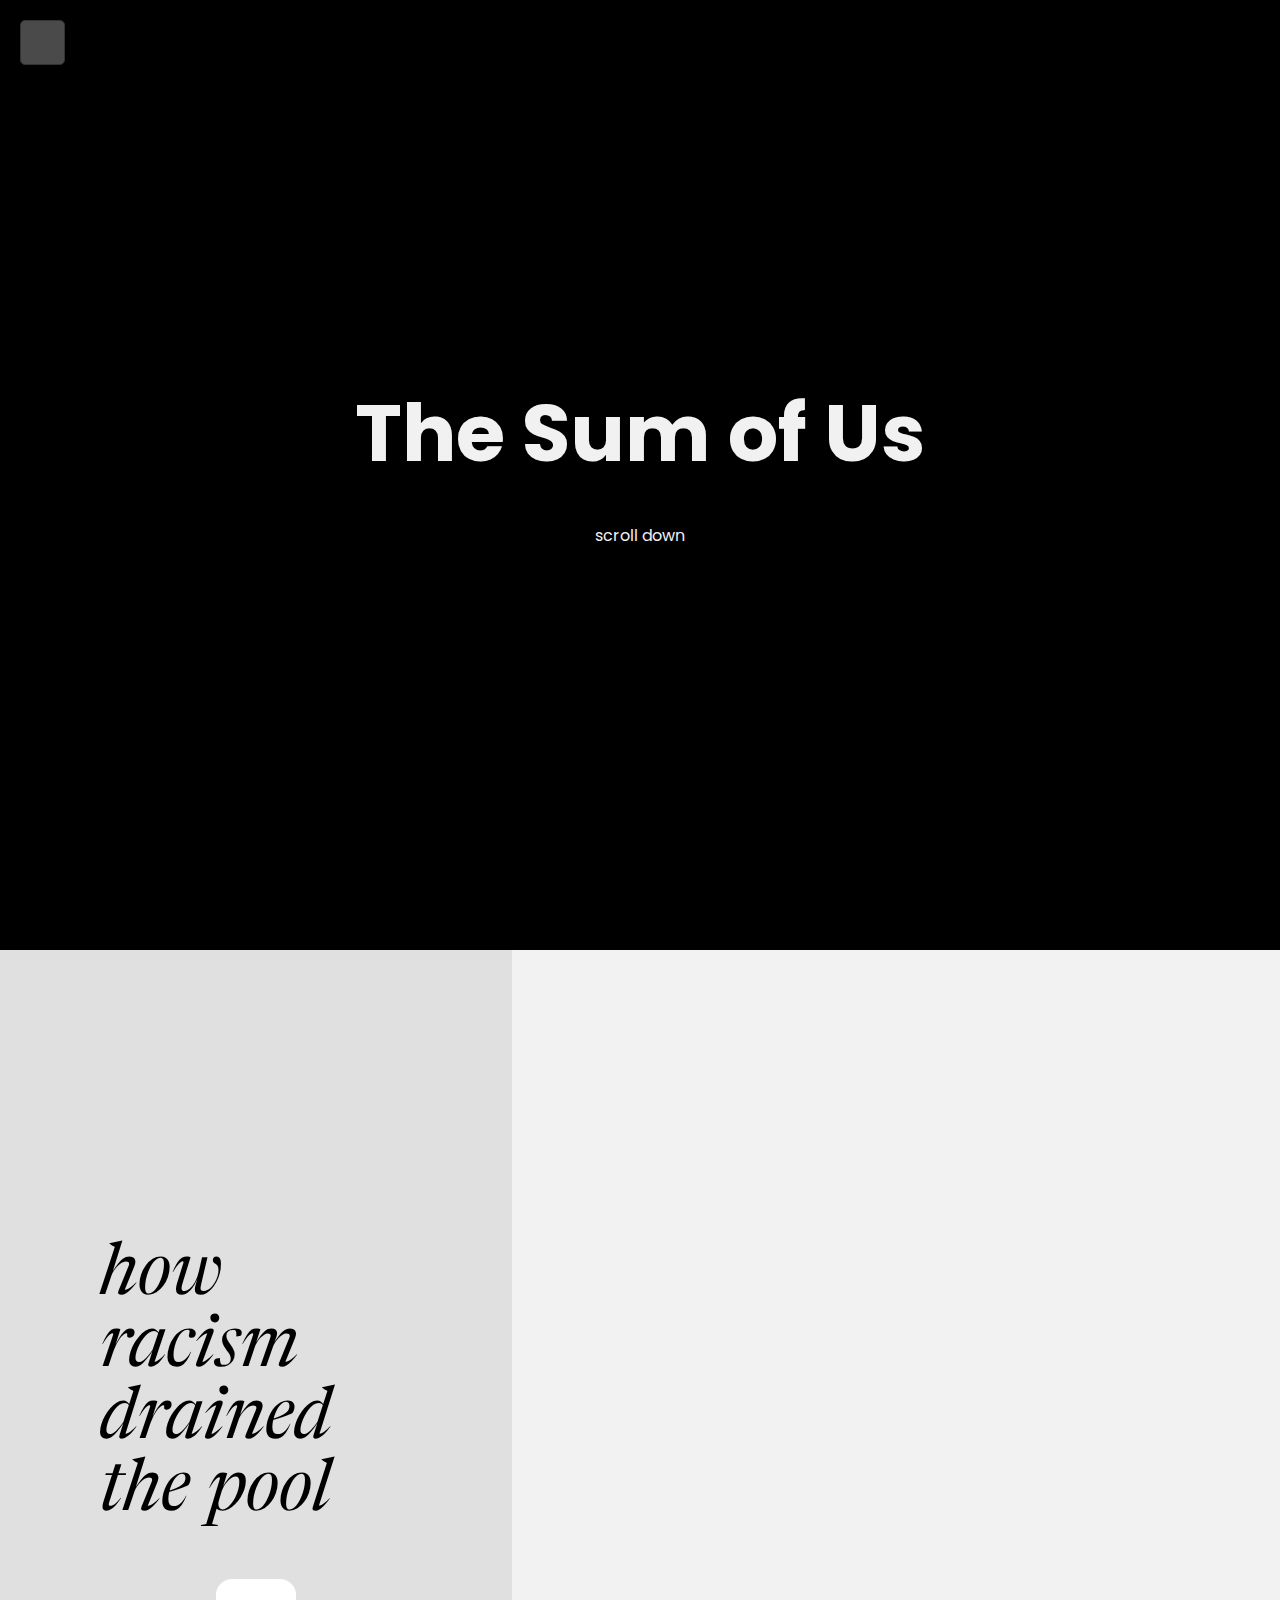
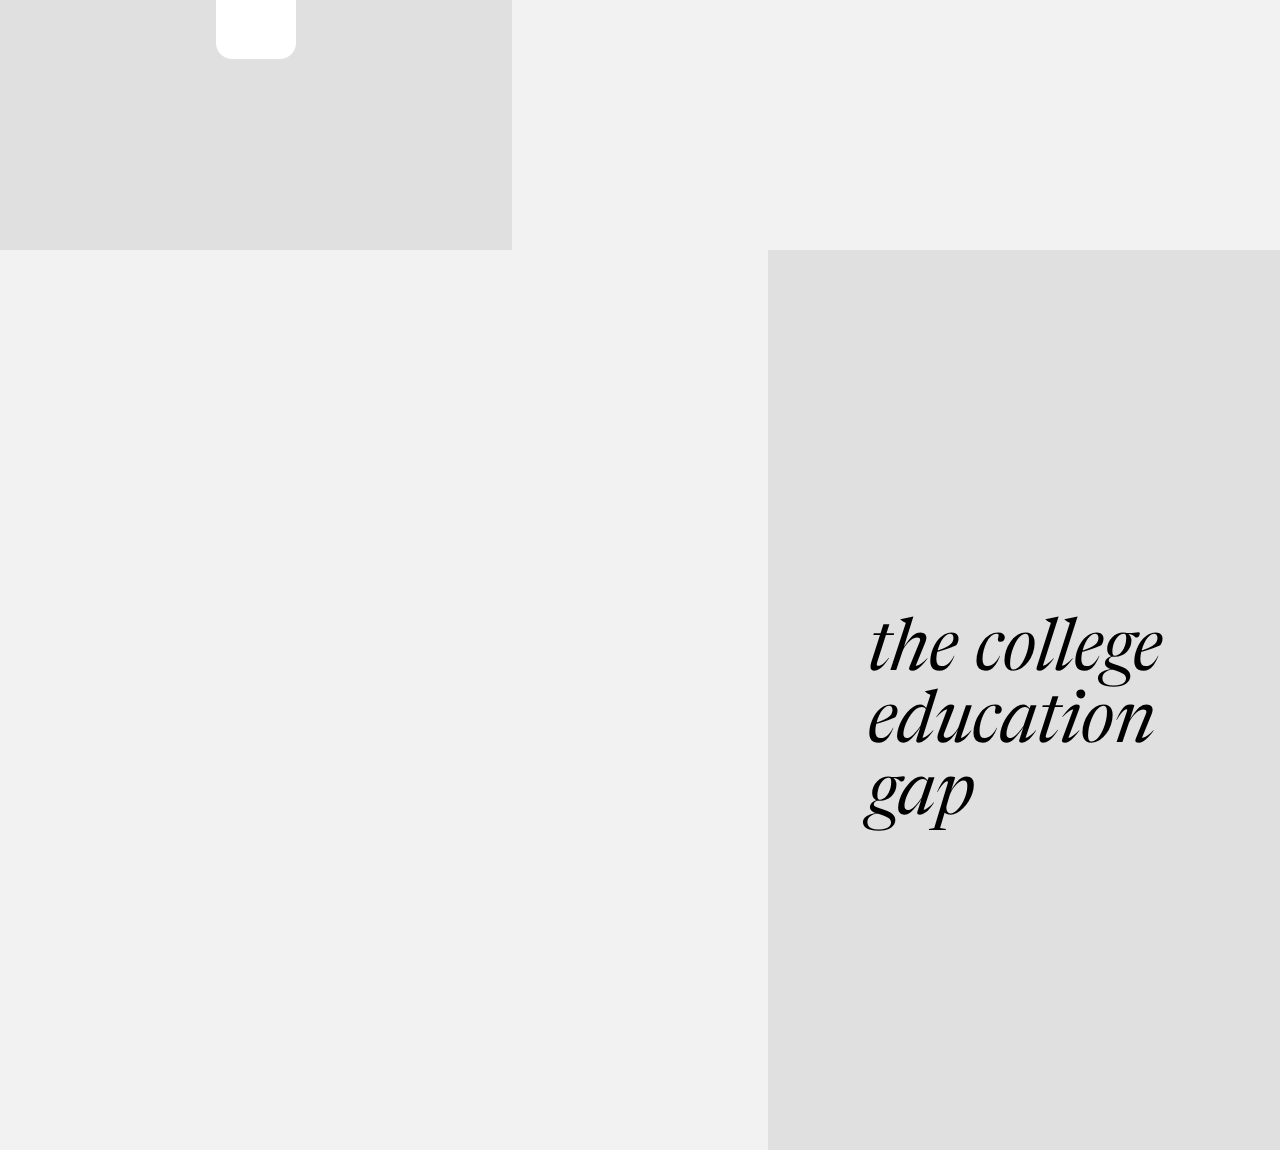
==== index.html @ afaf3c13 "added scroll on click functionality and finalized layout" ====
<!DOCTYPE html>
<html lang="en">
<head>
  <meta charset="UTF-8">
  <meta name="viewport" content="width=device-width, initial-scale=1.0">
  <meta http-equiv="X-UA-Compatible" content="ie=edge">
  <link rel="stylesheet" href="style.css">
  <link href="https://fonts.googleapis.com/css2?family=Poppins&display=swap" rel="stylesheet">
  <link href="https://fonts.googleapis.com/css2?family=Newsreader:ital,wght@0,200;0,300;0,400;0,500;0,600;0,700;0,800;1,200;1,300;1,400;1,500;1,600;1,700;1,800&display=swap" rel="stylesheet">
  <link rel="stylesheet" href="https://cdnjs.cloudflare.com/ajax/libs/font-awesome/5.15.3/css/all.min.css" integrity="sha512-iBBXm8fW90+nuLcSKlbmrPcLa0OT92xO1BIsZ+ywDWZCvqsWgccV3gFoRBv0z+8dLJgyAHIhR35VZc2oM/gI1w==" crossorigin="anonymous">
  <script src="https://ajax.googleapis.com/ajax/libs/jquery/3.5.1/jquery.min.js"></script>
  <title>Gallery of Conscience - The Sum of Us</title>
</head>
<body>
  <div class="sidebar">
    <input type="checkbox" id="sidebar-menu-btn">
    <label for="sidebar-menu-btn" class="menu-btn">
      <i class="fas fa-bars"></i>
    </label>
    <nav id="menu">
      <div class="title">The Sum of Us</div>
      <ul class="menu-items">
        <li><a href="#" onclick="scrollToDiv('pool-wrapper')"><i class="fas fa-swimming-pool"></i>The Pool</a></li>
        <li><a href="#" onclick="scrollToDiv('college-wrapper')"><i class="fas fa-graduation-cap"></i>College</a></li>
        <li><a href="#" onclick="scrollToDiv('health-wrapper')"><i class="fas fa-heartbeat"></i>Healthcare</a></li>
        <li><a href="#" onclick="scrollToDiv('jail-wrapper')"><i class="fas fa-lock"></i>Incarceration</a></li>
      </ul>
    </nav>
  </div>

  <div class="hero-wrapper">
    <video autoplay muted loop id="hero-video">
      <source src="https://cdn-cf-east.streamable.com/video/mp4/b1kerl.mp4?Expires=1620762120&Signature=itW4XhMn1TF4sRQJSClGlqlu5YVWOju4AcIhJBFOFPNWyWB8vMMh7ZLYmD82b7fV6-~MO5x7zNa3abP050Tw3-STa3~LyHrSo4idEcuisJ6FI7cIzVXCz5DnUpd3FudXQ-V8ousebwKlI6oiCgIIUweAdD7L4GSIwBuXmFHSGitUXvsMJkgU4FftklvdRQkJKK4D4u6~VzSaUQEkMch30R1Zb4lESWM3q9R28NaBW9dUVuucN3T42f1ipRsw~1XMjiqM4ivr8nXBAcOK4hOgKaOl28cGwQ820lGt6uF8CsjbUbNsnYDaKIQOG7vIG-0MCVGNVD60tnOg5CySH~j65Q__&Key-Pair-Id=APKAIEYUVEN4EVB2OKEQ" type="video/mp4">
    </video>
    <h1 class="title">The Sum of Us</h1>
    <div class="hero-btn-wrapper">
      <a href="#" class="scroll-down-btn" onclick="scrollToDiv('pool-wrapper')">scroll down<i class="fas fa-chevron-down"></i></a>
    </div>
  </div>

  <div class="main-content-wrapper">
    <div class="section-wrapper-a pool-wrapper">
      <div class="water-wrapper">
        <video src="https://cdn-cf-east.streamable.com/video/mp4/ibes1o.mp4?Expires=1620762600&Signature=mWv8LVriHJzg7S1D2bKBZlsab5WUB5juPskV6jUFj6lCelfAjK1XdJqKp9kNxhlmhXwNgDHWOIqGyH~s0BoyCJ1ur4-yWWEpTB70Ru22bLjevyghazqHTb4UOs~[base64]~4QV94ptjPS5Mg__&Key-Pair-Id=APKAIEYUVEN4EVB2OKEQ" autoplay muted loop id="water"></video>
      </div>
      <div class="section-sidebar">
        <h1 class="section-heading" id="pool-heading">how racism drained the pool</h1>
        <div class="audio-wrapper">
          <input type="checkbox" class="audio-btn" id="pool-audio-btn" onchange="playAudio(this)">
          <label for="pool-audio-btn" class="audio-label">
            <i class="fas fa-play"></i>
          </label>
        </div>
      </div>
      <div class="section-content">

      </div>
    </div>

    <div class="section-wrapper-b college-wrapper">
      <div class="section-sidebar">
        <h1 class="section-heading" id="college-heading">the college education gap</h1>
      </div>
      <div class="section-content">

      </div>
    </div>

  </div>

  <script src="script.js" charset="utf-8"></script>
</body>
</html>
---- style.css ----
*{
  margin: 0;
  padding: 0;
  box-sizing: border-box;
  font-family: "Poppins", sans-serif;
}

html {
  scroll-behavior: smooth;
}

.sidebar {
  height: 100%;
  width: 330px;
  position: relative;
  z-index: 999;
}

input[type="checkbox"] {
  display: none;
}

.sidebar .menu-btn {
  position: fixed;
  top: 20px;
  left: 20px;
  height: 45px;
  width: 45px;
  z-index: 999;
  color: #f2f2f2;
  background: #4a4a4a;
  border: 1px solid #333;
  text-align: center;
  line-height: 45px;
  border-radius: 5px;
  cursor: pointer;
  font-size: 23px;
  transition: all 0.3s ease;
}

#sidebar-menu-btn:checked ~ .menu-btn {
  left: 247px;
}

#sidebar-menu-btn:checked ~ .menu-btn i::before {
  content: "\f00d"
}

.sidebar #menu {
  position: fixed;
  height: 100%;
  width: 270px;
  background: #404040;
  overflow: hidden;
  left: -270px;
  transition: all 0.3s ease;
}

#sidebar-menu-btn:checked ~ #menu {
  left: 0;
}

#menu .title {
  color: #f2f2f2;
  font-size: 25px;
  font-weight: 600;
  line-height: 85px;
  background: #333;
  text-align: center;
}

#menu .menu-items {
  position: relative;
  background: #404040;
  height: 100%;
  width: 100%;
  list-style: none;
}

#menu .menu-items li {
  padding-left: 40px;
  line-height: 60px;
  border-top: 1px solid rgba(255,255,255,0.1);
  border-bottom: 1px solid #333;
  transition: all 0.3s ease;
}

#menu .menu-items li a {
  color: #fff;
  text-decoration: none;
  font-size: 18px;
  font-weight: 500;
  height: 100%;
  width: 100%;
  display: block;
}

#menu .menu-items li:hover {
  box-shadow: 0 0 10px 3px #222;
  border-top: 1px solid transparent;
  border-bottom: 1px solid transparent;
}

#menu .menu-items li a i {
  margin-right: 20px;
  width: 20px;
}

.hero-wrapper {
  background-color: black;
  height: 100vh;
  width: 100%;
  display: flex;
  flex-direction: column;
  justify-content: center;
  align-items: center;
}

.hero-wrapper .title {
  z-index: 0;
  background: rgba(0,0,0,0.5);
  padding: 20px;
  color: #f1f1f1;
  font-size: 80px;
  font-weight: 1500;
}

.hero-wrapper #hero-video {
  position: absolute;
  width: 100%;
}

.hero-btn-wrapper {
  margin-top: 10px;
}

.scroll-down-btn {
  margin-top: 20px;
  color: #f1f1f1;
  position: relative;
  text-decoration: none;
  animation-name: bounce;
  animation-duration: 3s;
  animation-iteration-count: infinite;
}

@keyframes bounce {
  0% {
    top: 0px;
  }
  20% {
    top: 10px;
  }
  40% {
    top: 0px;
  }
  60% {
    top: 10px;
  }
  80% {
    top: 0px;
  }
}

.scroll-down-btn i {
  position: relative;
  top: 20px;
  right: 50px;
  text-align: center;
}

.main-content-wrapper {
  border-top: 50px solid black;
  overflow: hidden;
}

.water-wrapper {
  z-index: -1;
  top: 0;
  position: -webkit-sticky;
  position: sticky;
}

#water {
  position: absolute;
  z-index: -1;
  height: 100vh;
}

.section-wrapper-a {
  height: 100vh;
  width: 100%;
  display: flex;
  flex-direction: row;
}

.section-wrapper-b {
  height: 100vh;
  width: 100%;
  display: flex;
  flex-direction: row-reverse;
}

.section-sidebar {
  display: flex;
  flex-direction: column;
  justify-content: center;
  align-items: center;
  position: sticky;
  width: 40vw;
  grid-area: sd;
  background-color: rgba(221,221,221,0.9);
}

.section-content {
  width: 60vw;
  grid-area: main;
  background-color: rgba(241,241,241,0.9)
}

.section-heading {
  font-family: "Newsreader", serif;
  font-style: italic;
  font-weight: 400;
  position: relative;
  padding: 100px 100px 50px 100px;
  font-size: 72px;
}

.audio-wrapper {
  justify-content: center;
  align-items: center;
  background-color: #fff;
  border: none;
  border-radius: 20%;
  font-size: 2rem;
  height: 80px;
  width: 80px;
  cursor: pointer;
}

.audio-label {
  display: flex;
  justify-content: center;
  align-items: center;
  cursor: pointer;
  height: 80px;
  width: 80px;
}
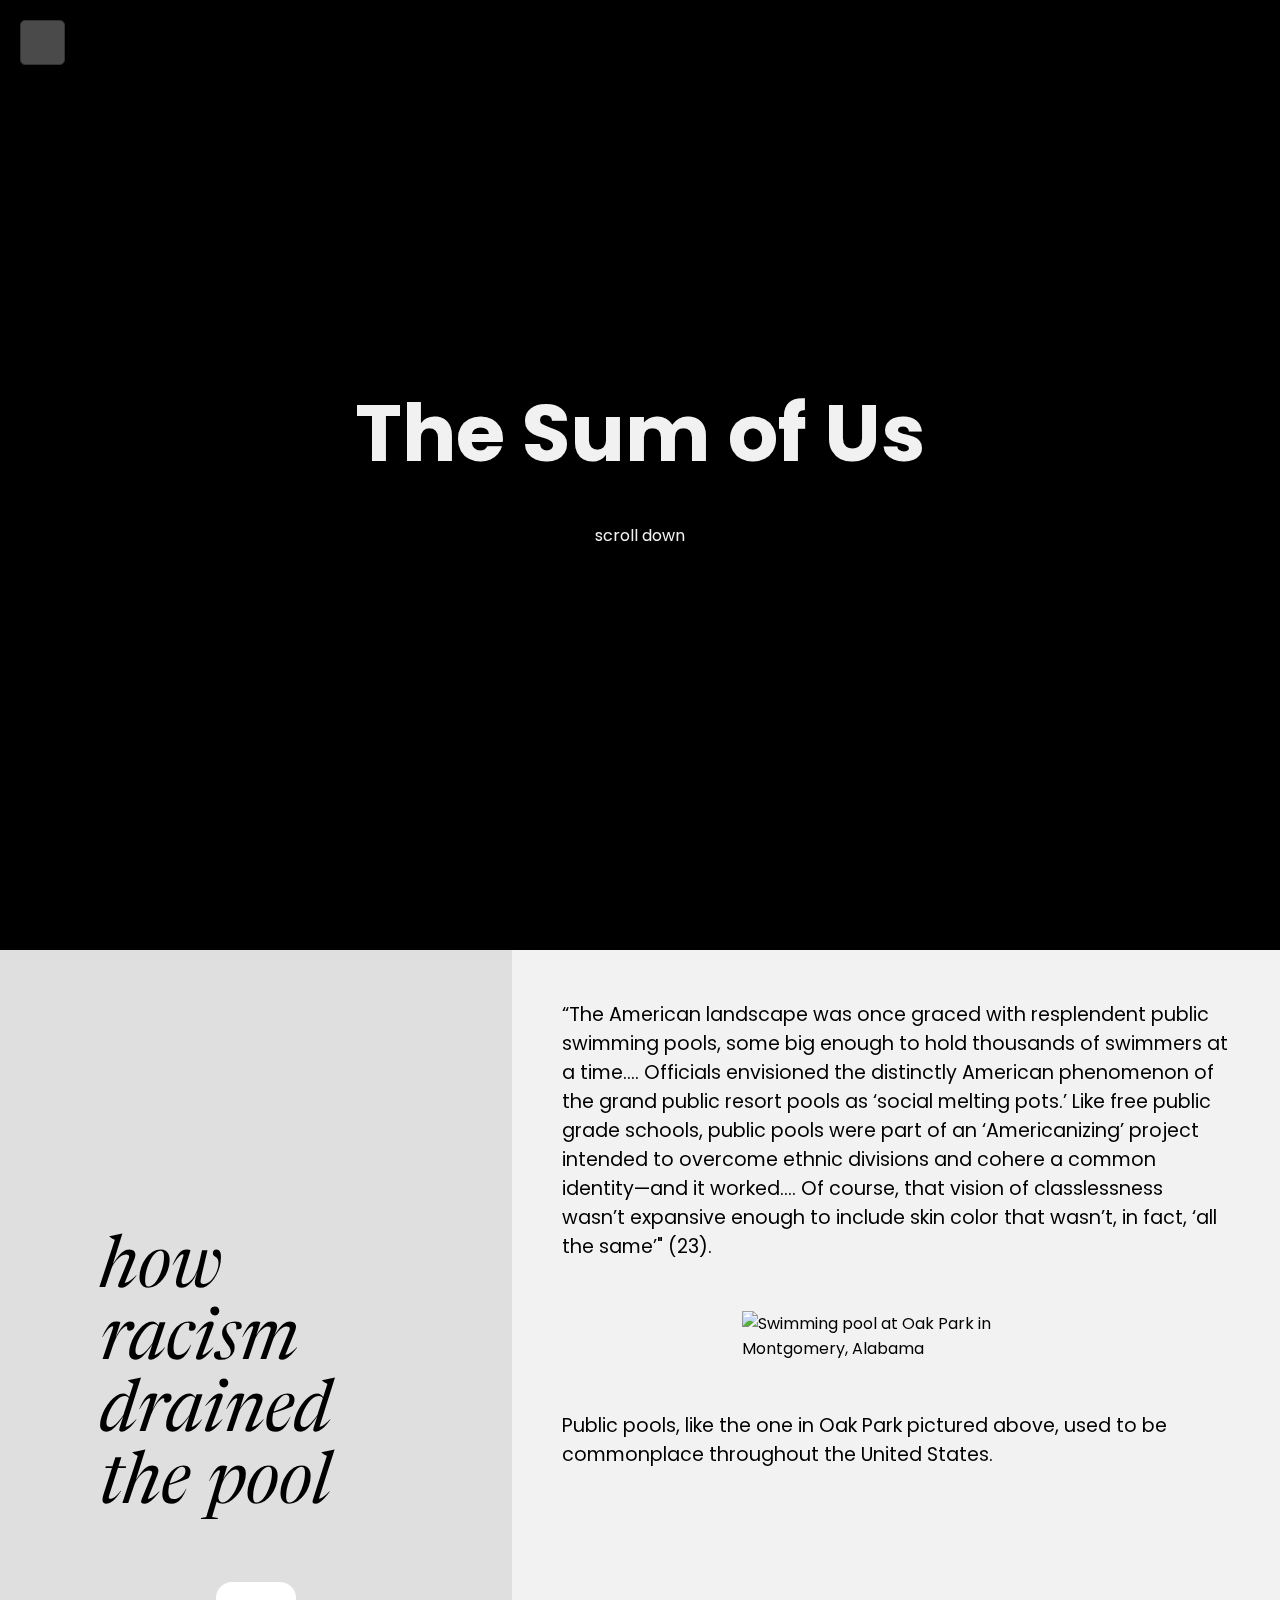
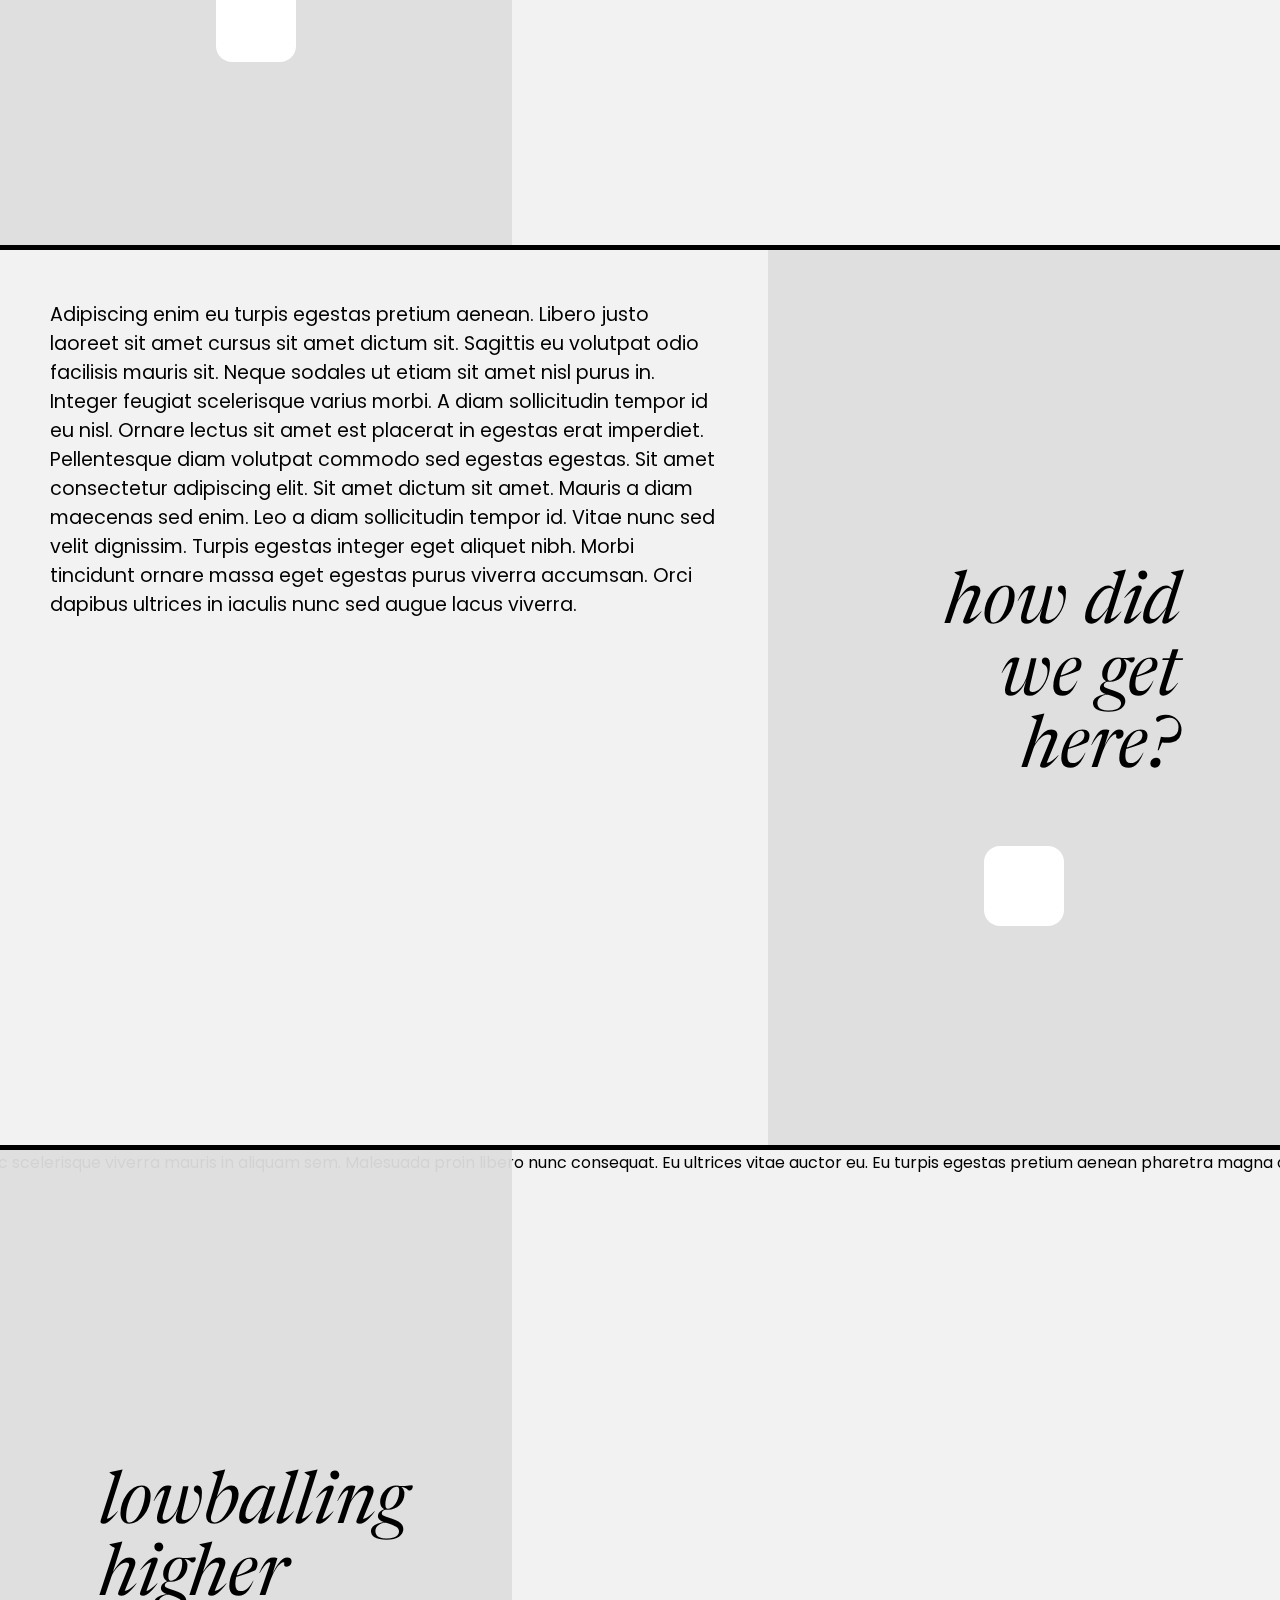
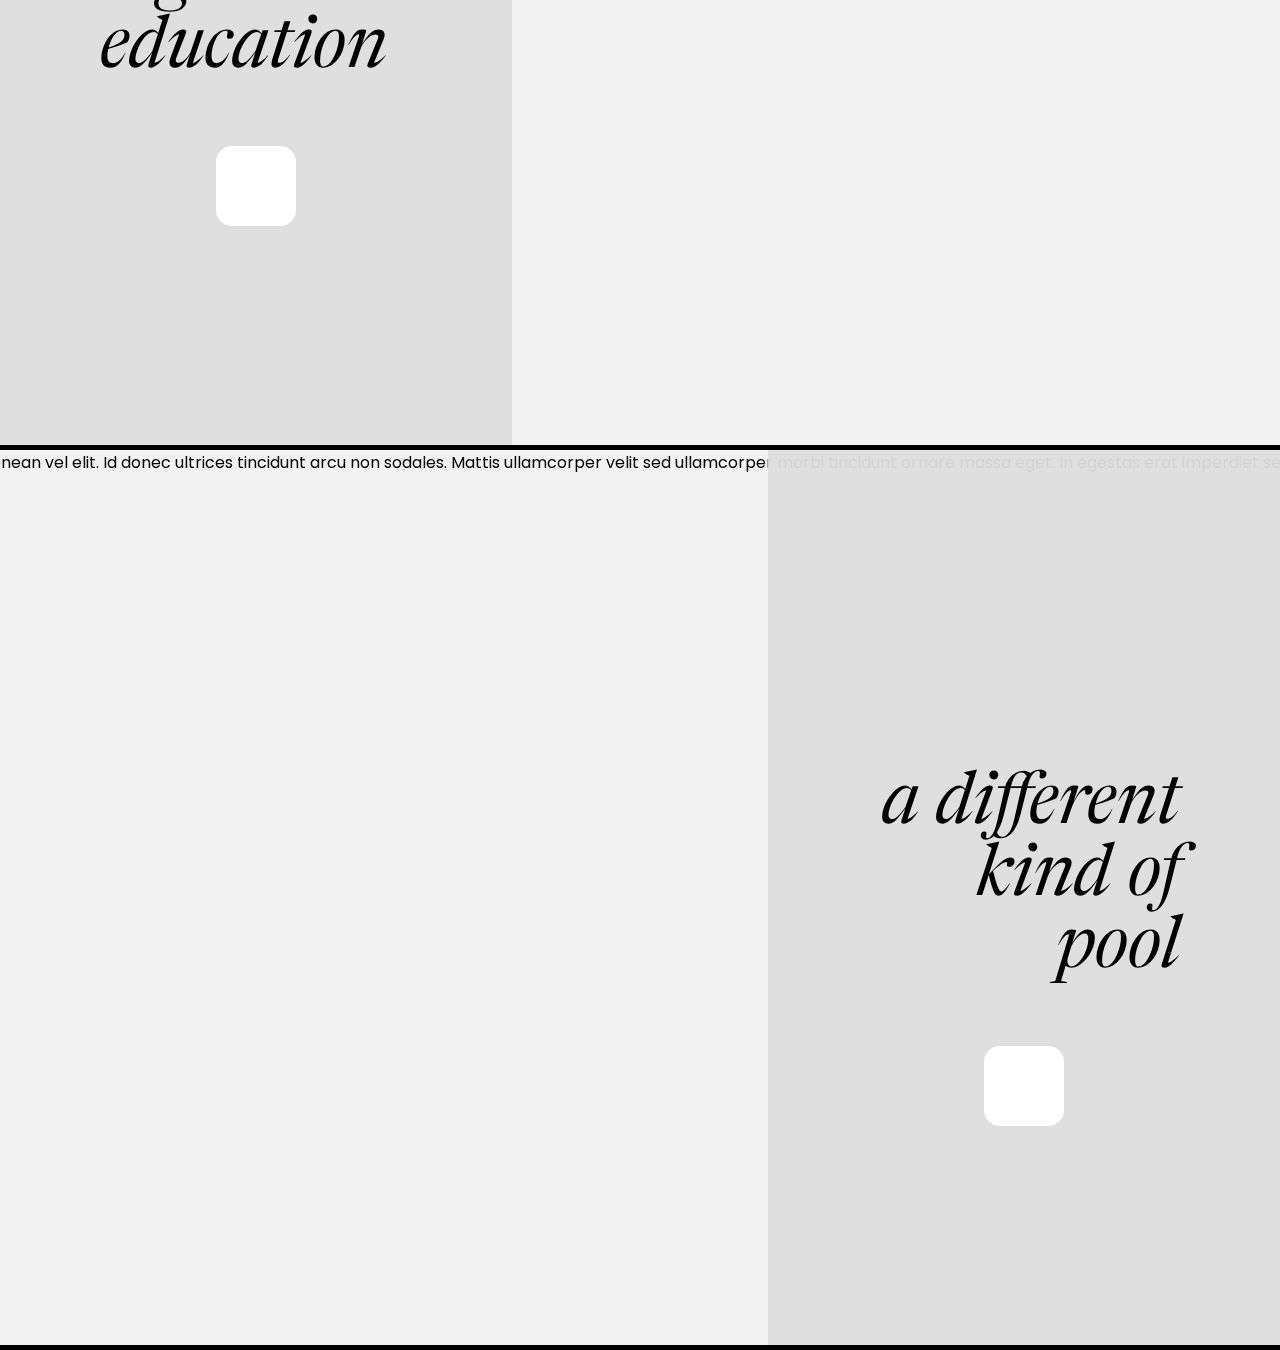
==== commit 5a227f18: "added content to pool section" ====
--- a/index.html
+++ b/index.html
@@ -18,9 +18,10 @@
       <i class="fas fa-bars"></i>
     </label>
     <nav id="menu">
-      <div class="title">The Sum of Us</div>
+      <div class="title">Contents</div>
       <ul class="menu-items">
         <li><a href="#" onclick="scrollToDiv('pool-wrapper')"><i class="fas fa-swimming-pool"></i>The Pool</a></li>
+        <li><a href="#" onclick="scrollToDiv('history-wrapper')"><i class="fas fa-landmark"></i>History</a></li>
         <li><a href="#" onclick="scrollToDiv('college-wrapper')"><i class="fas fa-graduation-cap"></i>College</a></li>
         <li><a href="#" onclick="scrollToDiv('health-wrapper')"><i class="fas fa-heartbeat"></i>Healthcare</a></li>
         <li><a href="#" onclick="scrollToDiv('jail-wrapper')"><i class="fas fa-lock"></i>Incarceration</a></li>
@@ -39,6 +40,9 @@
   </div>
 
   <div class="main-content-wrapper">
+    <!-- Content Sections -->
+
+    <!-- POOL -->
     <div class="section-wrapper-a pool-wrapper">
       <div class="water-wrapper">
         <video src="https://cdn-cf-east.streamable.com/video/mp4/ibes1o.mp4?Expires=1620762600&Signature=mWv8LVriHJzg7S1D2bKBZlsab5WUB5juPskV6jUFj6lCelfAjK1XdJqKp9kNxhlmhXwNgDHWOIqGyH~s0BoyCJ1ur4-yWWEpTB70Ru22bLjevyghazqHTb4UOs~[base64]~4QV94ptjPS5Mg__&Key-Pair-Id=APKAIEYUVEN4EVB2OKEQ" autoplay muted loop id="water"></video>
@@ -53,16 +57,71 @@
         </div>
       </div>
       <div class="section-content">
-
+        <p>
+          “The American landscape was once graced with resplendent public swimming pools, some big enough to hold thousands of swimmers at a time…. Officials envisioned the distinctly American phenomenon of the grand public resort pools as ‘social melting pots.’ Like free public grade schools, public pools were part of an ‘Americanizing’ project intended to overcome ethnic divisions and cohere a common identity—and it worked…. Of course, that vision of classlessness wasn’t expansive enough to include skin color that wasn’t, in fact, ‘all the same’" (23).
+        </p>
+        <img src="https://i.pinimg.com/originals/4f/33/cd/4f33cd3773db149573672af1396d0c63.jpg" alt="Swimming pool at Oak Park in Montgomery, Alabama">
+        <p>
+          Public pools, like the one in Oak Park pictured above, used to be commonplace throughout the United States.
+        </p>
       </div>
     </div>
 
-    <div class="section-wrapper-b college-wrapper">
+    <!-- HISTORY -->
+    <div class="section-wrapper-b history-wrapper">
       <div class="section-sidebar">
-        <h1 class="section-heading" id="college-heading">the college education gap</h1>
+        <h1 class="section-heading" id="history-heading">how did we get here?</h1>
+        <div class="audio-wrapper">
+          <input type="checkbox" class="audio-btn" id="history-audio-btn" onchange="playAudio(this)">
+          <label for="history-audio-btn" class="audio-label">
+            <i class="fas fa-play"></i>
+          </label>
+        </div>
       </div>
       <div class="section-content">
+        <p>Adipiscing enim eu turpis egestas pretium aenean. Libero justo laoreet sit amet cursus sit amet dictum sit. Sagittis
+        eu volutpat odio facilisis mauris sit. Neque sodales ut etiam sit amet nisl purus in. Integer feugiat scelerisque
+        varius morbi. A diam sollicitudin tempor id eu nisl. Ornare lectus sit amet est placerat in egestas erat imperdiet.
+        Pellentesque diam volutpat commodo sed egestas egestas. Sit amet consectetur adipiscing elit. Sit amet dictum sit
+        amet. Mauris a diam maecenas sed enim. Leo a diam sollicitudin tempor id. Vitae nunc sed velit dignissim. Turpis
+        egestas integer eget aliquet nibh. Morbi tincidunt ornare massa eget egestas purus viverra accumsan. Orci dapibus
+        ultrices in iaculis nunc sed augue lacus viverra.</p>
+      </div>
+    </div>
 
+    <!-- COLLEGE -->
+    <div class="section-wrapper-a college-wrapper">
+      <div class="section-sidebar">
+        <h1 class="section-heading" id="college-heading">lowballing higher education</h1>
+        <div class="audio-wrapper">
+          <input type="checkbox" class="audio-btn" id="college-audio-btn" onchange="playAudio(this)">
+          <label for="college-audio-btn" class="audio-label">
+            <i class="fas fa-play"></i>
+          </label>
+        </div>
+      </div>
+      <div class="section-content">
+        <pre>
+          Enim eu turpis egestas pretium aenean pharetra magna ac. Magna eget est lorem ipsum dolor sit amet. Sit amet massa vitae tortor condimentum lacinia. Urna cursus eget nunc scelerisque viverra mauris in aliquam sem. Malesuada proin libero nunc consequat. Eu ultrices vitae auctor eu. Eu turpis egestas pretium aenean pharetra magna ac placerat. Amet luctus venenatis lectus magna fringilla. Duis at consectetur lorem donec massa sapien. Tristique et egestas quis ipsum suspendisse ultrices gravida. Dictum non consectetur a erat nam at. Convallis convallis tellus id interdum velit.
+        </pre>
+      </div>
+    </div>
+
+    <!-- HEALTHCARE -->
+    <div class="section-wrapper-b health-wrapper">
+      <div class="section-sidebar">
+        <h1 class="section-heading" id="health-heading">a different kind of pool</h1>
+        <div class="audio-wrapper">
+          <input type="checkbox" class="audio-btn" id="health-audio-btn" onchange="playAudio(this)">
+          <label for="health-audio-btn" class="audio-label">
+            <i class="fas fa-play"></i>
+          </label>
+        </div>
+      </div>
+      <div class="section-content">
+        <pre>
+          Habitant morbi tristique senectus et netus. Eu consequat ac felis donec et odio pellentesque diam volutpat. Eu lobortis elementum nibh tellus molestie nunc non blandit massa. Leo urna molestie at elementum eu. Gravida cum sociis natoque penatibus et magnis dis parturient. Nunc mattis enim ut tellus elementum. Quis blandit turpis cursus in hac habitasse platea dictumst quisque. Eu feugiat pretium nibh ipsum consequat nisl vel pretium lectus. Congue mauris rhoncus aenean vel elit. Id donec ultrices tincidunt arcu non sodales. Mattis ullamcorper velit sed ullamcorper morbi tincidunt ornare massa eget. In egestas erat imperdiet sed euismod nisi porta lorem. Et malesuada fames ac turpis egestas sed tempus. Quis hendrerit dolor magna eget est lorem ipsum dolor. Eget duis at tellus at urna condimentum. Praesent elementum facilisis leo vel fringilla est ullamcorper. Suscipit tellus mauris a diam maecenas sed enim ut. Vel pretium lectus quam id leo in. Malesuada fames ac turpis egestas sed tempus urna et. Nibh tortor id aliquet lectus proin.
+        </pre>
       </div>
     </div>
 
--- a/style.css
+++ b/style.css
@@ -182,22 +182,20 @@
 }
 
 #water {
+  bottom: 0px;
   position: absolute;
   z-index: -1;
+  width: 100vw;
+}
+
+.section-wrapper-a, .section-wrapper-b {
+  border-bottom: 5px solid black;
   height: 100vh;
-}
-
-.section-wrapper-a {
-  height: 100vh;
-  width: 100%;
-  display: flex;
-  flex-direction: row;
+  width: 100%;
+  display: flex;
 }
 
 .section-wrapper-b {
-  height: 100vh;
-  width: 100%;
-  display: flex;
   flex-direction: row-reverse;
 }
 
@@ -209,13 +207,29 @@
   position: sticky;
   width: 40vw;
   grid-area: sd;
-  background-color: rgba(221,221,221,0.9);
+  background-color: rgba(221,221,221,0.95);
+}
+
+.section-wrapper-b h1 {
+  text-align: right;
 }
 
 .section-content {
   width: 60vw;
+  display: flex;
+  flex-direction: column;
+  align-items: center;
   grid-area: main;
-  background-color: rgba(241,241,241,0.9)
+  background-color: rgba(241,241,241,0.95);
+}
+
+.section-content p {
+  padding: 50px;
+  font-size: 1.2rem;
+}
+
+.section-content img {
+  max-width: 40%;
 }
 
 .section-heading {
@@ -233,6 +247,7 @@
   background-color: #fff;
   border: none;
   border-radius: 20%;
+  margin-top: 10px;
   font-size: 2rem;
   height: 80px;
   width: 80px;
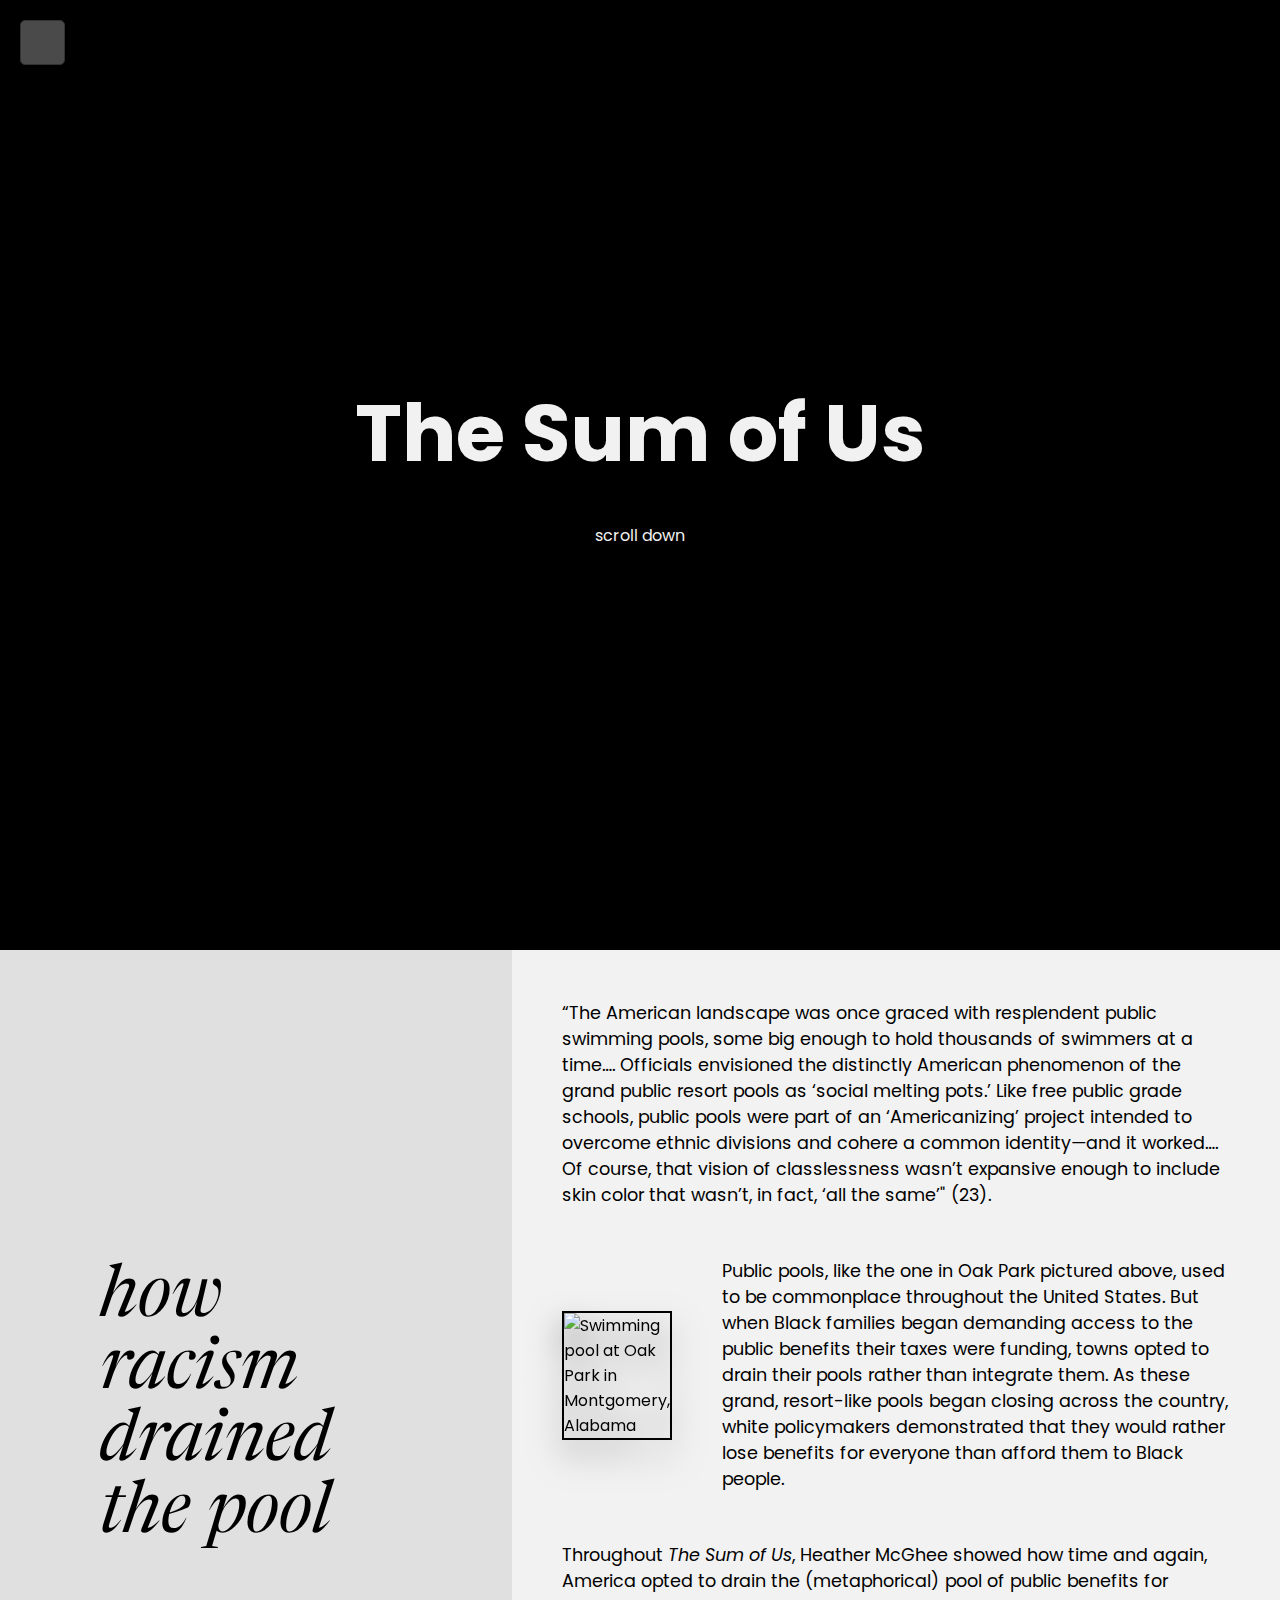
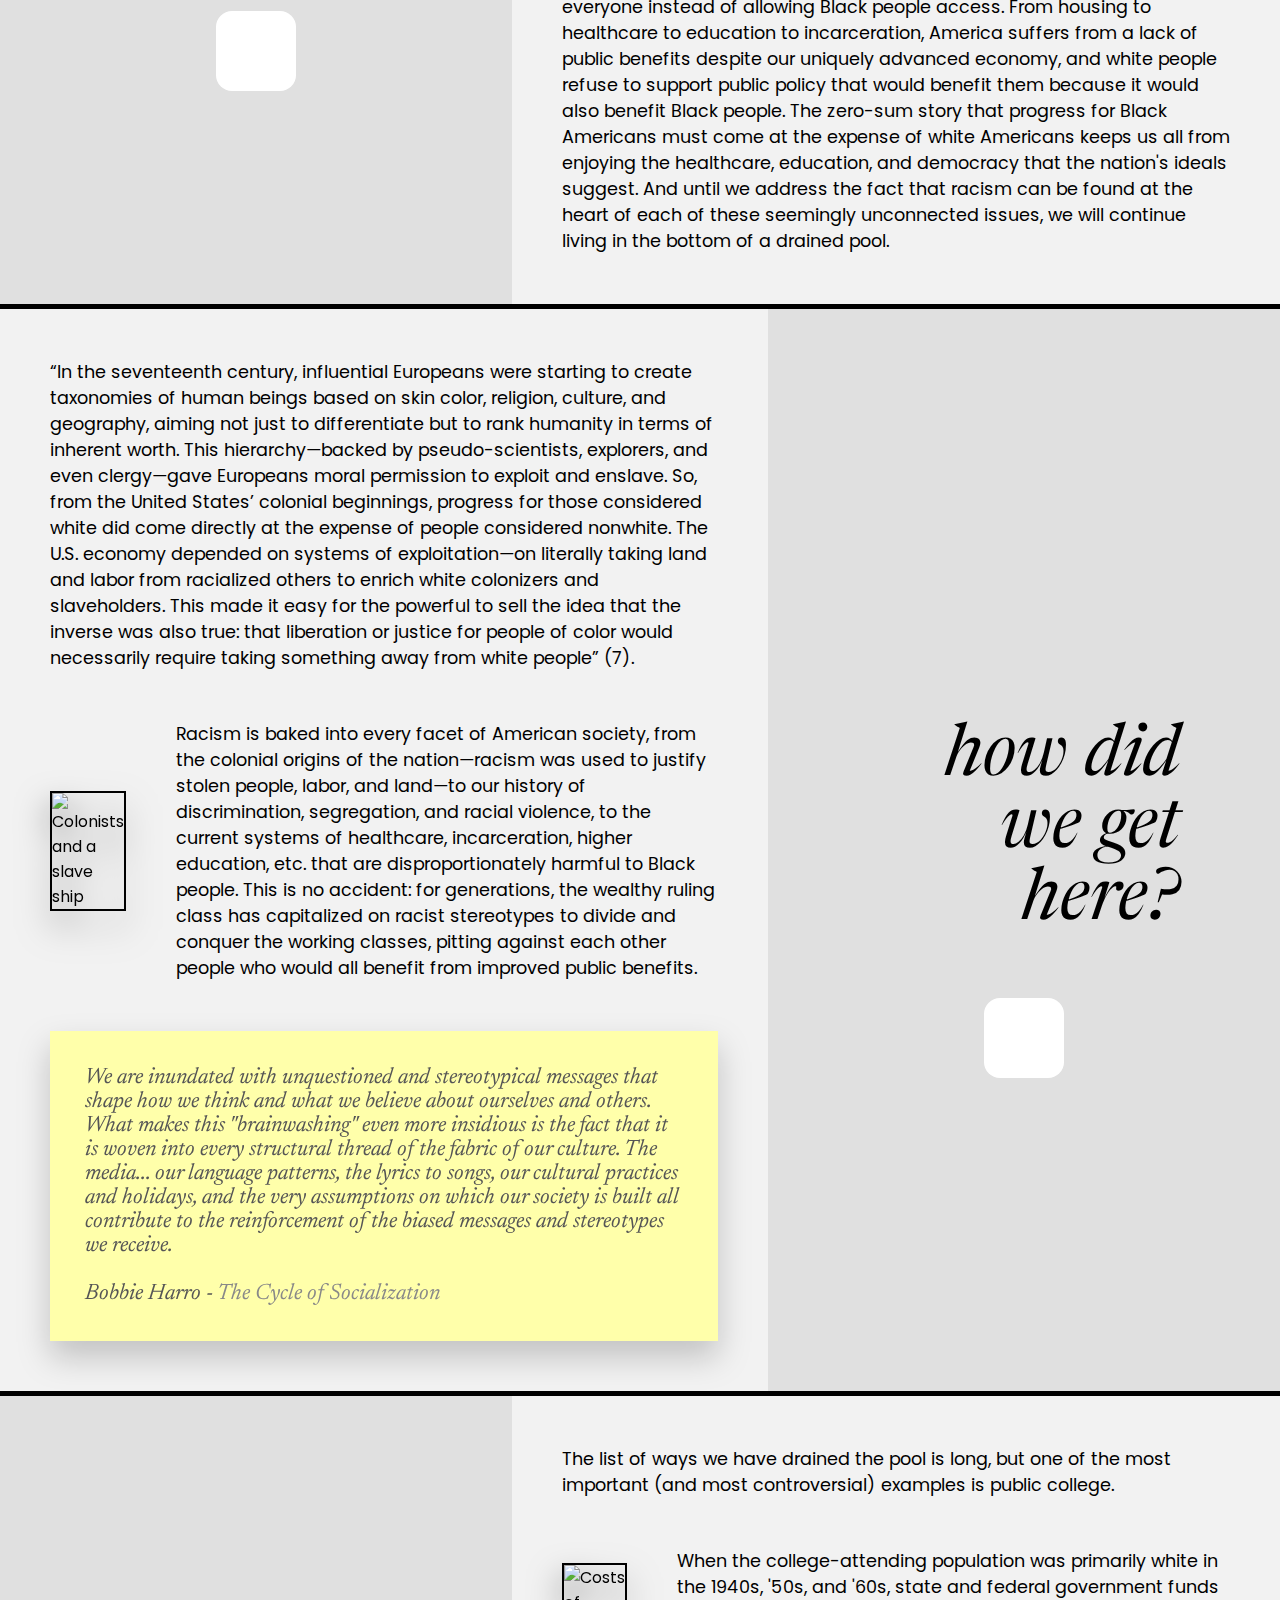
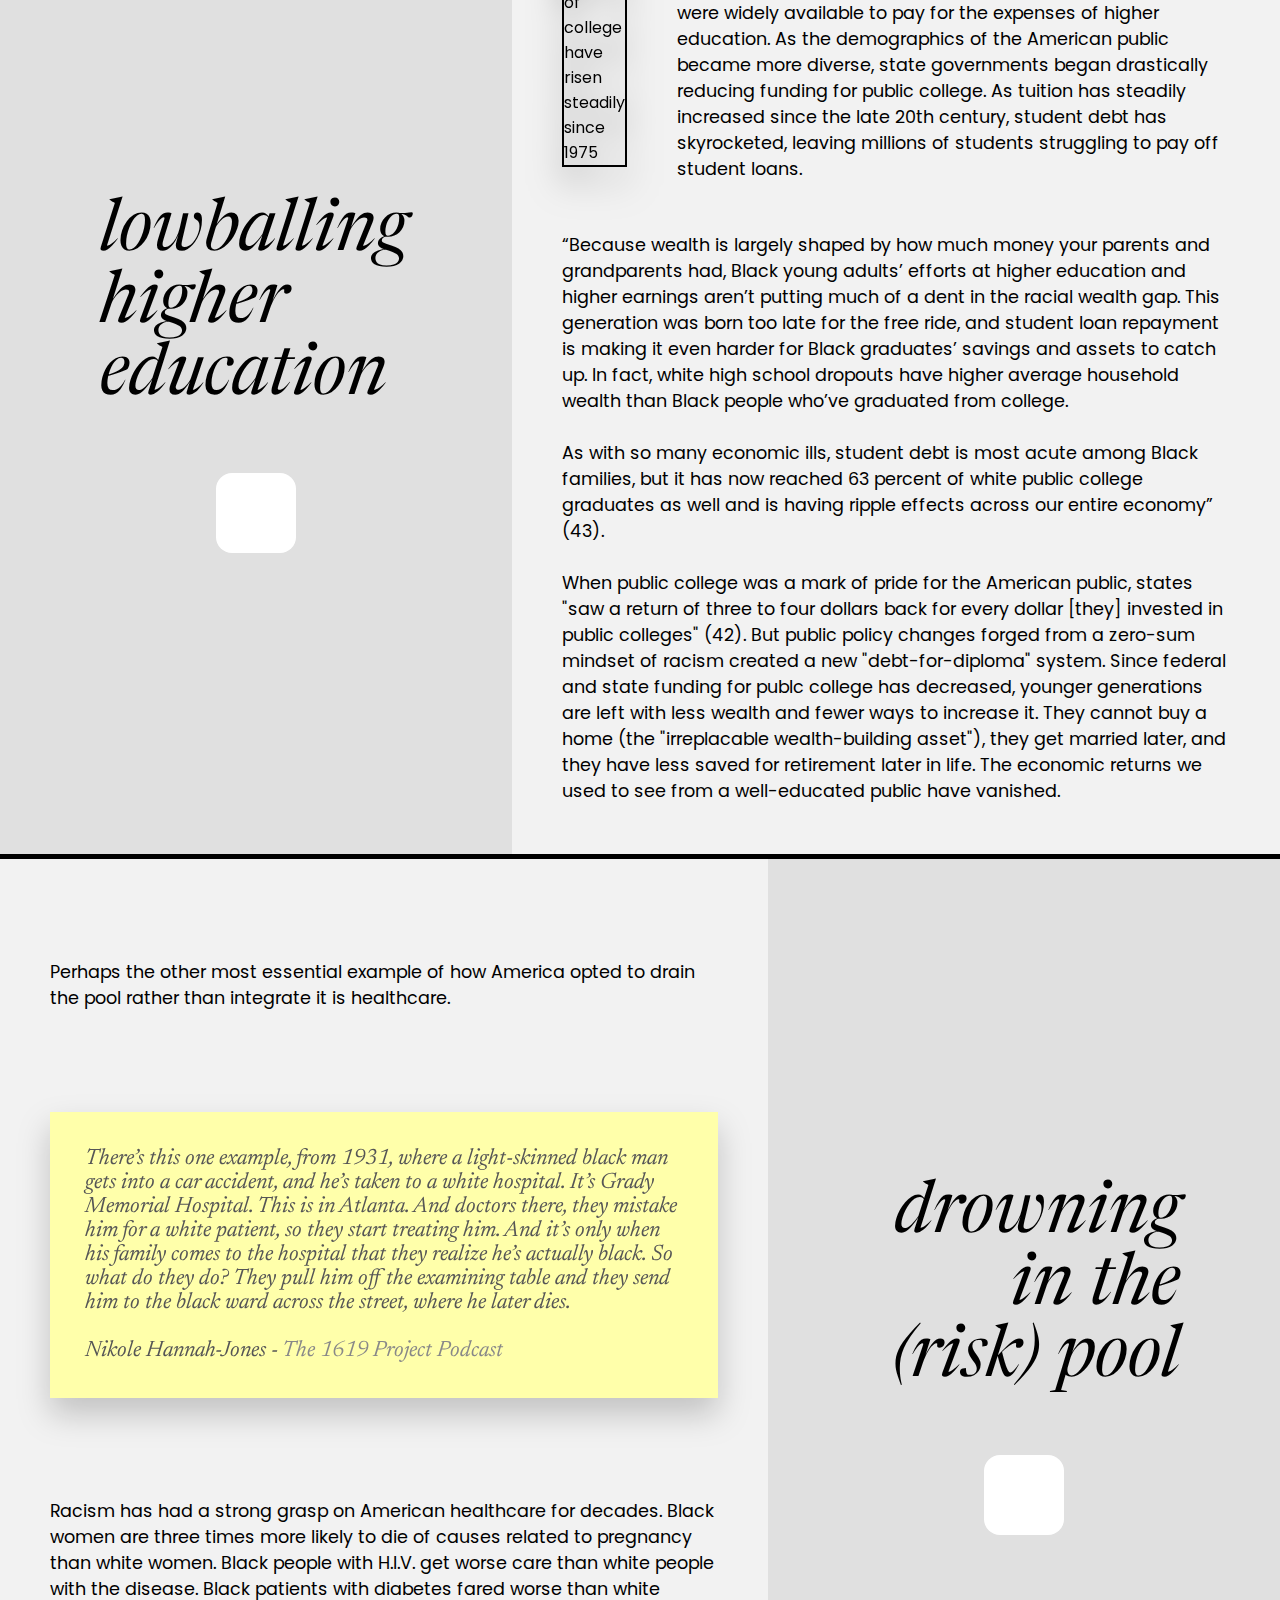
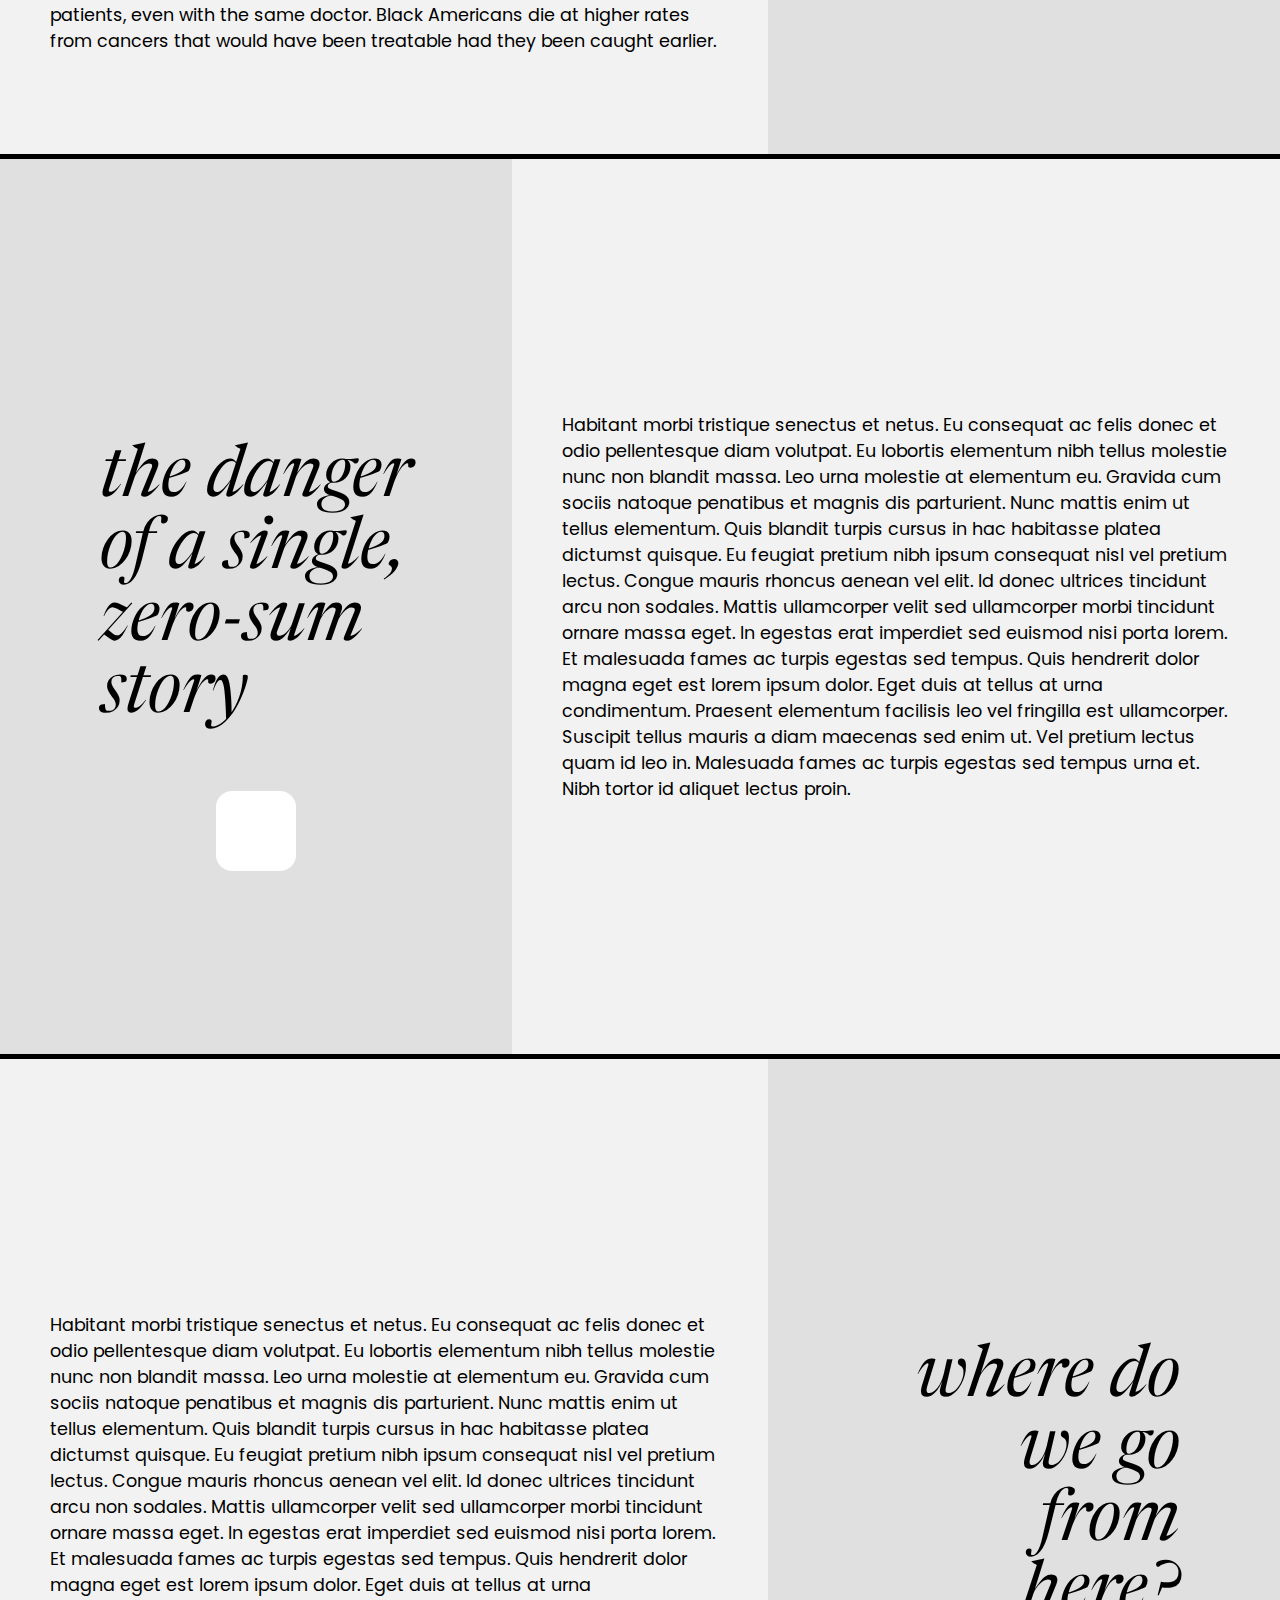
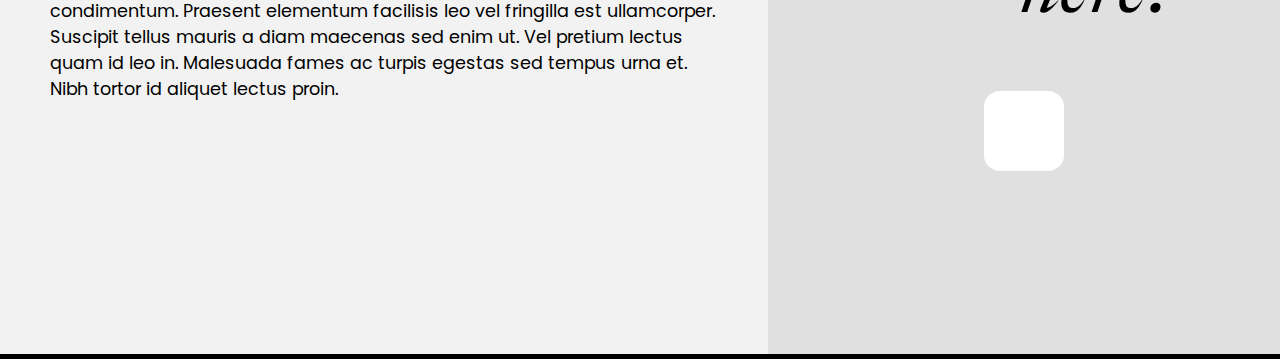
==== commit f349a63f: "added content to health-content" ====
--- a/index.html
+++ b/index.html
@@ -24,7 +24,8 @@
         <li><a href="#" onclick="scrollToDiv('history-wrapper')"><i class="fas fa-landmark"></i>History</a></li>
         <li><a href="#" onclick="scrollToDiv('college-wrapper')"><i class="fas fa-graduation-cap"></i>College</a></li>
         <li><a href="#" onclick="scrollToDiv('health-wrapper')"><i class="fas fa-heartbeat"></i>Healthcare</a></li>
-        <li><a href="#" onclick="scrollToDiv('jail-wrapper')"><i class="fas fa-lock"></i>Incarceration</a></li>
+        <li><a href="#" onclick="scrollToDiv('single-story-wrapper')"><i class="fas fa-balance-scale-right"></i>The Zero-Sum Story</a></li>
+        <li><a href="#" onclick="scrollToDiv('empathy-wrapper')"><i class="fas fa-users"></i>The Solidarity Dividend</a></li>
       </ul>
     </nav>
   </div>
@@ -60,9 +61,15 @@
         <p>
           “The American landscape was once graced with resplendent public swimming pools, some big enough to hold thousands of swimmers at a time…. Officials envisioned the distinctly American phenomenon of the grand public resort pools as ‘social melting pots.’ Like free public grade schools, public pools were part of an ‘Americanizing’ project intended to overcome ethnic divisions and cohere a common identity—and it worked…. Of course, that vision of classlessness wasn’t expansive enough to include skin color that wasn’t, in fact, ‘all the same’" (23).
         </p>
-        <img src="https://i.pinimg.com/originals/4f/33/cd/4f33cd3773db149573672af1396d0c63.jpg" alt="Swimming pool at Oak Park in Montgomery, Alabama">
-        <p>
-          Public pools, like the one in Oak Park pictured above, used to be commonplace throughout the United States.
+        <div class="image-row">
+          <img src="https://i.pinimg.com/originals/4f/33/cd/4f33cd3773db149573672af1396d0c63.jpg" alt="Swimming pool at Oak Park in Montgomery, Alabama">
+          <p>
+            Public pools, like the one in Oak Park pictured above, used to be commonplace throughout the United States. But when Black families began demanding access to the public benefits their taxes were funding, towns opted to drain their pools rather than integrate them.
+            As these grand, resort-like pools began closing across the country, white policymakers demonstrated that they would rather lose benefits for everyone than afford them to Black people.
+          </p>
+        </div>
+        <p>
+          Throughout <em>The Sum of Us</em>, Heather McGhee showed how time and again, America opted to drain the (metaphorical) pool of public benefits for everyone instead of allowing Black people access. From housing to healthcare to education to incarceration, America suffers from a lack of public benefits despite our uniquely advanced economy, and white people refuse to support public policy that would benefit them because it would also benefit Black people. The zero-sum story that progress for Black Americans must come at the expense of white Americans keeps us all from enjoying the healthcare, education, and democracy that the nation's ideals suggest. And until we address the fact that racism can be found at the heart of each of these seemingly unconnected issues, we will continue living in the bottom of a drained pool.
         </p>
       </div>
     </div>
@@ -79,13 +86,23 @@
         </div>
       </div>
       <div class="section-content">
-        <p>Adipiscing enim eu turpis egestas pretium aenean. Libero justo laoreet sit amet cursus sit amet dictum sit. Sagittis
-        eu volutpat odio facilisis mauris sit. Neque sodales ut etiam sit amet nisl purus in. Integer feugiat scelerisque
-        varius morbi. A diam sollicitudin tempor id eu nisl. Ornare lectus sit amet est placerat in egestas erat imperdiet.
-        Pellentesque diam volutpat commodo sed egestas egestas. Sit amet consectetur adipiscing elit. Sit amet dictum sit
-        amet. Mauris a diam maecenas sed enim. Leo a diam sollicitudin tempor id. Vitae nunc sed velit dignissim. Turpis
-        egestas integer eget aliquet nibh. Morbi tincidunt ornare massa eget egestas purus viverra accumsan. Orci dapibus
-        ultrices in iaculis nunc sed augue lacus viverra.</p>
+        <p>
+          “In the seventeenth century, influential Europeans were starting to create taxonomies of human beings based on skin color, religion, culture, and geography, aiming not just to differentiate but to rank humanity in terms of inherent worth. This hierarchy—backed by pseudo-scientists, explorers, and even clergy—gave Europeans moral permission to exploit and enslave. So, from the United States’ colonial beginnings, progress for those considered white did come directly at the expense of people considered nonwhite. The U.S. economy depended on systems of exploitation—on literally taking land and labor from racialized others to enrich white colonizers and slaveholders. This made it easy for the powerful to sell the idea that the inverse was also true: that liberation or justice for people of color would necessarily require taking something away from white people” (7).
+        </p>
+        <div class="image-row">
+          <img src="https://davidbschaeffer.files.wordpress.com/2021/01/cover-2.jpg?w=2000&#038" alt="Colonists and a slave ship">
+          <p>
+            Racism is baked into every facet of American society, from the colonial origins of the nation—racism was used to justify stolen people, labor, and land—to our history of discrimination, segregation, and racial violence, to the current systems of healthcare, incarceration, higher education, etc. that are disproportionately harmful to Black people. This is no accident: for generations, the wealthy ruling class has capitalized on racist stereotypes to divide and conquer the working classes, pitting against each other people who would all benefit from improved public benefits.
+          </p>
+        </div>
+        <span class="block-quote">
+          <p>
+            We are inundated with unquestioned and stereotypical messages that shape how we think and what we believe about ourselves and others. What makes this "brainwashing" even more insidious is the fact that it is woven into every structural thread of the fabric of our culture. The media... our language patterns, the lyrics to songs, our cultural practices and holidays, and the very assumptions on which our society is built all contribute to the reinforcement of the biased messages and stereotypes we receive.
+            <br>
+            <br>
+            Bobbie Harro - <a href="https://drive.google.com/file/d/19U0FMz_Xqh-fjFRLnT6ALMj5qu97uMok/view?usp=sharing" target="_blank" class="source-link">The Cycle of Socialization</a>
+          </p>
+        </span>
       </div>
     </div>
 
@@ -101,16 +118,31 @@
         </div>
       </div>
       <div class="section-content">
-        <pre>
-          Enim eu turpis egestas pretium aenean pharetra magna ac. Magna eget est lorem ipsum dolor sit amet. Sit amet massa vitae tortor condimentum lacinia. Urna cursus eget nunc scelerisque viverra mauris in aliquam sem. Malesuada proin libero nunc consequat. Eu ultrices vitae auctor eu. Eu turpis egestas pretium aenean pharetra magna ac placerat. Amet luctus venenatis lectus magna fringilla. Duis at consectetur lorem donec massa sapien. Tristique et egestas quis ipsum suspendisse ultrices gravida. Dictum non consectetur a erat nam at. Convallis convallis tellus id interdum velit.
-        </pre>
+        <p>
+          The list of ways we have drained the pool is long, but one of the most important (and most controversial) examples is public college.
+        </p>
+        <div class="image-row">
+          <img src="https://www.earnest.com/blog/blog/wp-content/uploads/2016/08/cost-of-college-keeps-rising.jpg" alt="Costs of college have risen steadily since 1975">
+          <p>
+            When the college-attending population was primarily white in the 1940s, '50s, and '60s, state and federal government funds were widely available to pay for the expenses of higher education. As the demographics of the American public became more diverse, state governments began drastically reducing funding for public college. As tuition has steadily increased since the late 20th century, student debt has skyrocketed, leaving millions of students struggling to pay off student loans.
+          </p>
+        </div>
+        <p>
+          “Because wealth is largely shaped by how much money your parents and grandparents had, Black young adults’ efforts at higher education and higher earnings aren’t putting much of a dent in the racial wealth gap. This generation was born too late for the free ride, and student loan repayment is making it even harder for Black graduates’ savings and assets to catch up. In fact, white high school dropouts have higher average household wealth than Black people who’ve graduated from college.
+          <br>
+          <br>
+          As with so many economic ills, student debt is most acute among Black families, but it has now reached 63 percent of white public college graduates as well and is having ripple effects across our entire economy” (43).
+          <br>
+          <br>
+          When public college was a mark of pride for the American public, states "saw a return of three to four dollars back for every dollar [they] invested in public colleges" (42). But public policy changes forged from a zero-sum mindset of racism created a new "debt-for-diploma" system. Since federal and state funding for publc college has decreased, younger generations are left with less wealth and fewer ways to increase it. They cannot buy a home (the "irreplacable wealth-building asset"), they get married later, and they have less saved for retirement later in life. The economic returns we used to see from a well-educated public have vanished.
+        </p>
       </div>
     </div>
 
     <!-- HEALTHCARE -->
     <div class="section-wrapper-b health-wrapper">
       <div class="section-sidebar">
-        <h1 class="section-heading" id="health-heading">a different kind of pool</h1>
+        <h1 class="section-heading" id="health-heading">drowning in the (risk) pool</h1>
         <div class="audio-wrapper">
           <input type="checkbox" class="audio-btn" id="health-audio-btn" onchange="playAudio(this)">
           <label for="health-audio-btn" class="audio-label">
@@ -119,9 +151,56 @@
         </div>
       </div>
       <div class="section-content">
-        <pre>
+        <p>
+          Perhaps the other most essential example of how America opted to drain the pool rather than integrate it is healthcare.
+        </p>
+        <span class="block-quote">
+          <p>
+            There’s this one example, from 1931, where a light-skinned black man gets into a car accident, and he’s taken to a white hospital. It’s Grady Memorial Hospital. This is in Atlanta. And doctors there, they mistake him for a white patient, so they start treating him. And it’s only when his family comes to the hospital that they realize he’s actually black. So what do they do? They pull him off the examining table and they send him to the black ward across the street, where he later dies.
+            <br>
+            <br>
+            Nikole Hannah-Jones - <a href="https://www.nytimes.com/2019/08/23/podcasts/1619-slavery-anniversary.html" target="_blank" class="source-link">The 1619 Project Podcast</a>
+          </p>
+        </span>
+        <p>
+          Racism has had a strong grasp on American healthcare for decades. Black women are three times more likely to die of causes related to pregnancy than white women. Black people with H.I.V. get worse care than white people with the disease. Black patients with diabetes fared worse than white patients, even with the same doctor. Black Americans die at higher rates from cancers that would have been treatable had they been caught earlier.
+        </p>
+      </div>
+    </div>
+
+    <!-- SINGLE STORY -->
+    <div class="section-wrapper-a single-story-wrapper">
+      <div class="section-sidebar">
+        <h1 class="section-heading" id="single-story-heading">the danger of a single, zero-sum story</h1>
+        <div class="audio-wrapper">
+          <input type="checkbox" class="audio-btn" id="single-story-audio-btn" onchange="playAudio(this)">
+          <label for="single-story-audio-btn" class="audio-label">
+            <i class="fas fa-play"></i>
+          </label>
+        </div>
+      </div>
+      <div class="section-content">
+        <p>
           Habitant morbi tristique senectus et netus. Eu consequat ac felis donec et odio pellentesque diam volutpat. Eu lobortis elementum nibh tellus molestie nunc non blandit massa. Leo urna molestie at elementum eu. Gravida cum sociis natoque penatibus et magnis dis parturient. Nunc mattis enim ut tellus elementum. Quis blandit turpis cursus in hac habitasse platea dictumst quisque. Eu feugiat pretium nibh ipsum consequat nisl vel pretium lectus. Congue mauris rhoncus aenean vel elit. Id donec ultrices tincidunt arcu non sodales. Mattis ullamcorper velit sed ullamcorper morbi tincidunt ornare massa eget. In egestas erat imperdiet sed euismod nisi porta lorem. Et malesuada fames ac turpis egestas sed tempus. Quis hendrerit dolor magna eget est lorem ipsum dolor. Eget duis at tellus at urna condimentum. Praesent elementum facilisis leo vel fringilla est ullamcorper. Suscipit tellus mauris a diam maecenas sed enim ut. Vel pretium lectus quam id leo in. Malesuada fames ac turpis egestas sed tempus urna et. Nibh tortor id aliquet lectus proin.
-        </pre>
+        </p>
+      </div>
+    </div>
+
+    <!-- EMPATHY -->
+    <div class="section-wrapper-b empathy-wrapper">
+      <div class="section-sidebar">
+        <h1 class="section-heading" id="empathy-heading">where do we go from here?</h1>
+        <div class="audio-wrapper">
+          <input type="checkbox" class="audio-btn" id="empathy-audio-btn" onchange="playAudio(this)">
+          <label for="empathy-audio-btn" class="audio-label">
+            <i class="fas fa-play"></i>
+          </label>
+        </div>
+      </div>
+      <div class="section-content">
+        <p>
+          Habitant morbi tristique senectus et netus. Eu consequat ac felis donec et odio pellentesque diam volutpat. Eu lobortis elementum nibh tellus molestie nunc non blandit massa. Leo urna molestie at elementum eu. Gravida cum sociis natoque penatibus et magnis dis parturient. Nunc mattis enim ut tellus elementum. Quis blandit turpis cursus in hac habitasse platea dictumst quisque. Eu feugiat pretium nibh ipsum consequat nisl vel pretium lectus. Congue mauris rhoncus aenean vel elit. Id donec ultrices tincidunt arcu non sodales. Mattis ullamcorper velit sed ullamcorper morbi tincidunt ornare massa eget. In egestas erat imperdiet sed euismod nisi porta lorem. Et malesuada fames ac turpis egestas sed tempus. Quis hendrerit dolor magna eget est lorem ipsum dolor. Eget duis at tellus at urna condimentum. Praesent elementum facilisis leo vel fringilla est ullamcorper. Suscipit tellus mauris a diam maecenas sed enim ut. Vel pretium lectus quam id leo in. Malesuada fames ac turpis egestas sed tempus urna et. Nibh tortor id aliquet lectus proin.
+        </p>
       </div>
     </div>
 
--- a/style.css
+++ b/style.css
@@ -39,7 +39,7 @@
 }
 
 #sidebar-menu-btn:checked ~ .menu-btn {
-  left: 247px;
+  left: 327px;
 }
 
 #sidebar-menu-btn:checked ~ .menu-btn i::before {
@@ -49,10 +49,10 @@
 .sidebar #menu {
   position: fixed;
   height: 100%;
-  width: 270px;
+  width: 350px;
   background: #404040;
   overflow: hidden;
-  left: -270px;
+  left: -350px;
   transition: all 0.3s ease;
 }
 
@@ -176,21 +176,21 @@
 
 .water-wrapper {
   z-index: -1;
-  top: 0;
-  position: -webkit-sticky;
-  position: sticky;
+  position: relative;
 }
 
 #water {
   bottom: 0px;
   position: absolute;
   z-index: -1;
-  width: 100vw;
+  min-height: 100%;
+  min-width: 100vw;
 }
 
 .section-wrapper-a, .section-wrapper-b {
   border-bottom: 5px solid black;
-  height: 100vh;
+  min-height: 100vh;
+  height: auto;
   width: 100%;
   display: flex;
 }
@@ -207,7 +207,7 @@
   position: sticky;
   width: 40vw;
   grid-area: sd;
-  background-color: rgba(221,221,221,0.95);
+  background-color: rgba(221,221,221,0.9);
 }
 
 .section-wrapper-b h1 {
@@ -215,21 +215,58 @@
 }
 
 .section-content {
+  padding: 25px;
   width: 60vw;
   display: flex;
   flex-direction: column;
-  align-items: center;
-  grid-area: main;
-  background-color: rgba(241,241,241,0.95);
+  justify-content: space-evenly;
+  background-color: rgba(241,241,241,0.9);
 }
 
 .section-content p {
-  padding: 50px;
-  font-size: 1.2rem;
+  padding: 25px;
+  font-size: 1.1rem;
 }
 
 .section-content img {
-  max-width: 40%;
+  margin: 25px;
+  max-width: 40vw;
+  max-height: 40vh;
+  border: 2px solid black;
+  filter: drop-shadow(0 1em 1em rgba(0, 0, 0, 0.5));
+}
+
+.image-row {
+  display: flex;
+  flex-direction: row;
+  align-items: center;
+}
+
+.block-quote {
+  margin: 25px;
+  padding: 10px;
+  line-height: 24px;
+  background-color: #ffa;
+  filter: drop-shadow(0 1em 1em rgba(0, 0, 0, 0.2));
+}
+
+.block-quote p {
+  font-size: 1.4rem;
+  font-family: "Newsreader", serif;
+  font-style: italic;
+  color: #555;
+}
+
+.source-link {
+  font-size: 1.4rem;
+  font-family: "Newsreader", serif;
+  font-style: italic;
+  color: #888;
+  text-decoration: none;
+}
+
+.source-link:hover {
+  text-decoration: underline;
 }
 
 .section-heading {
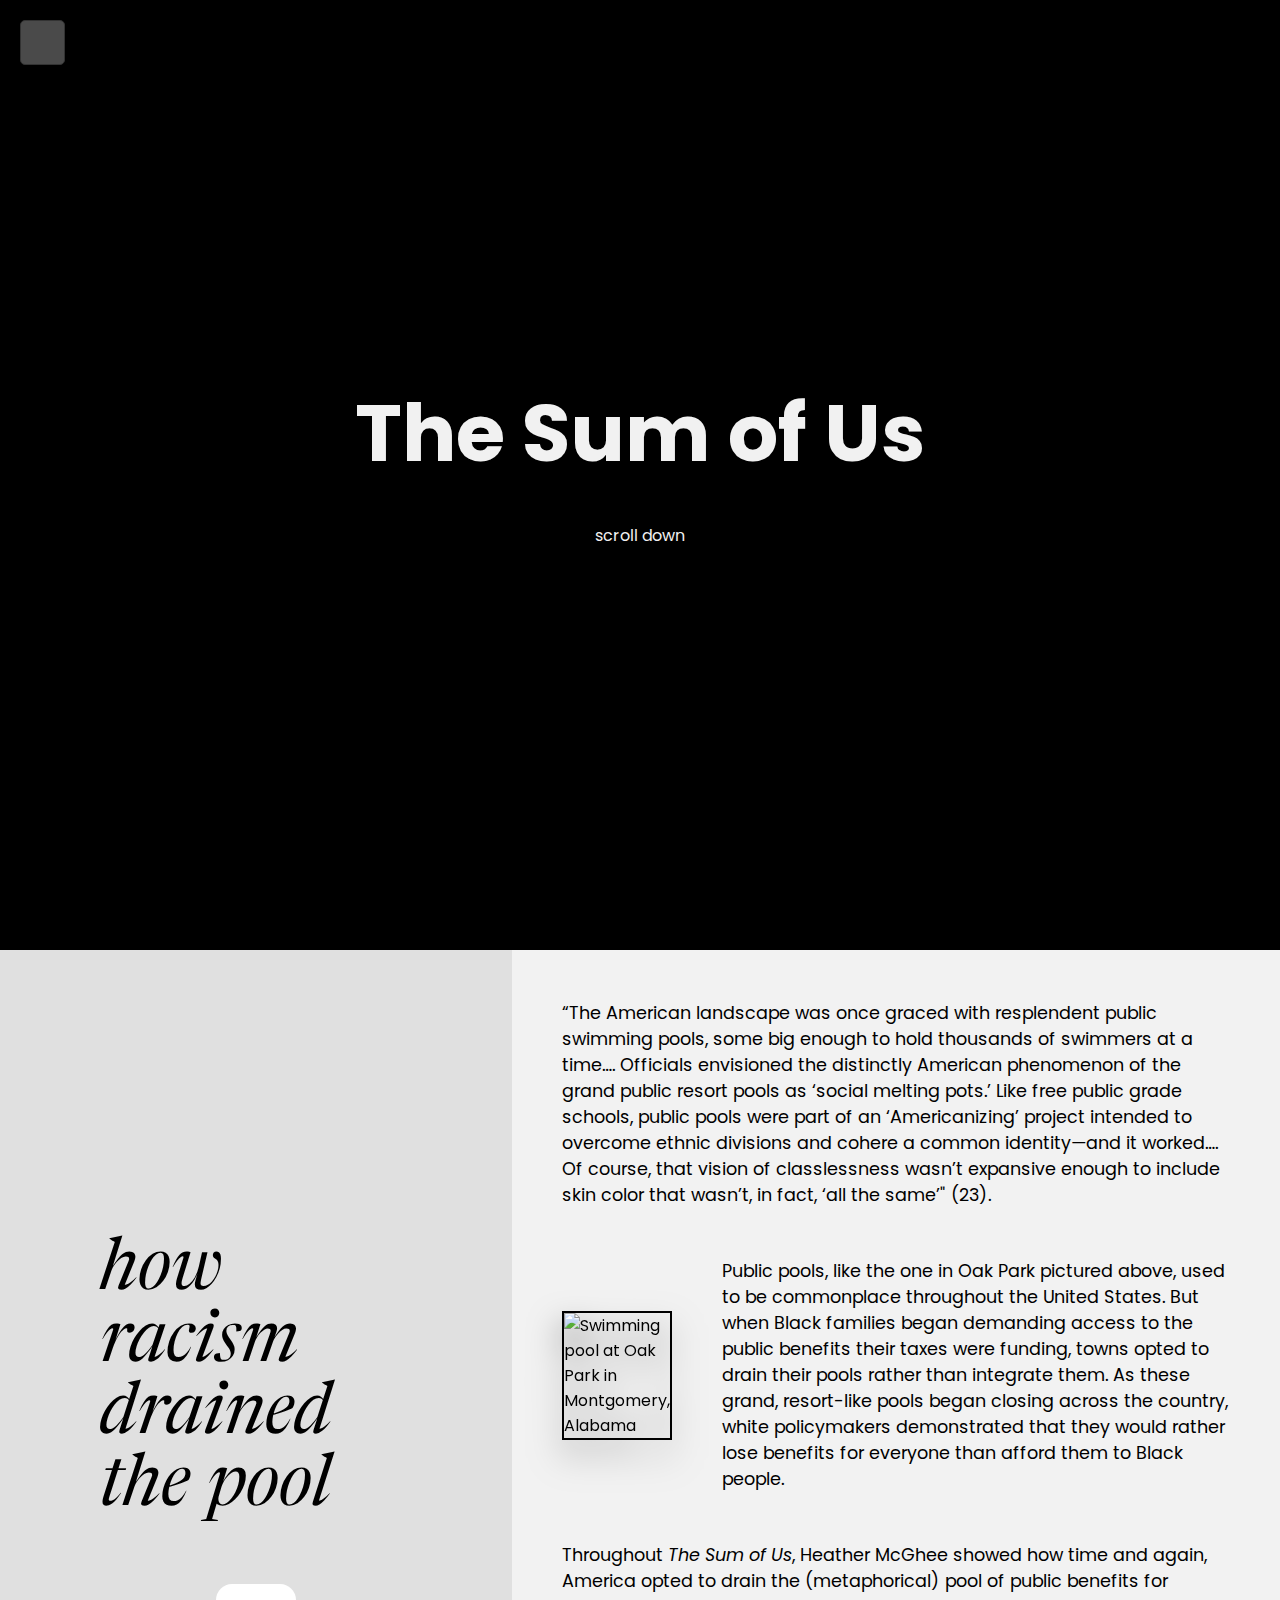
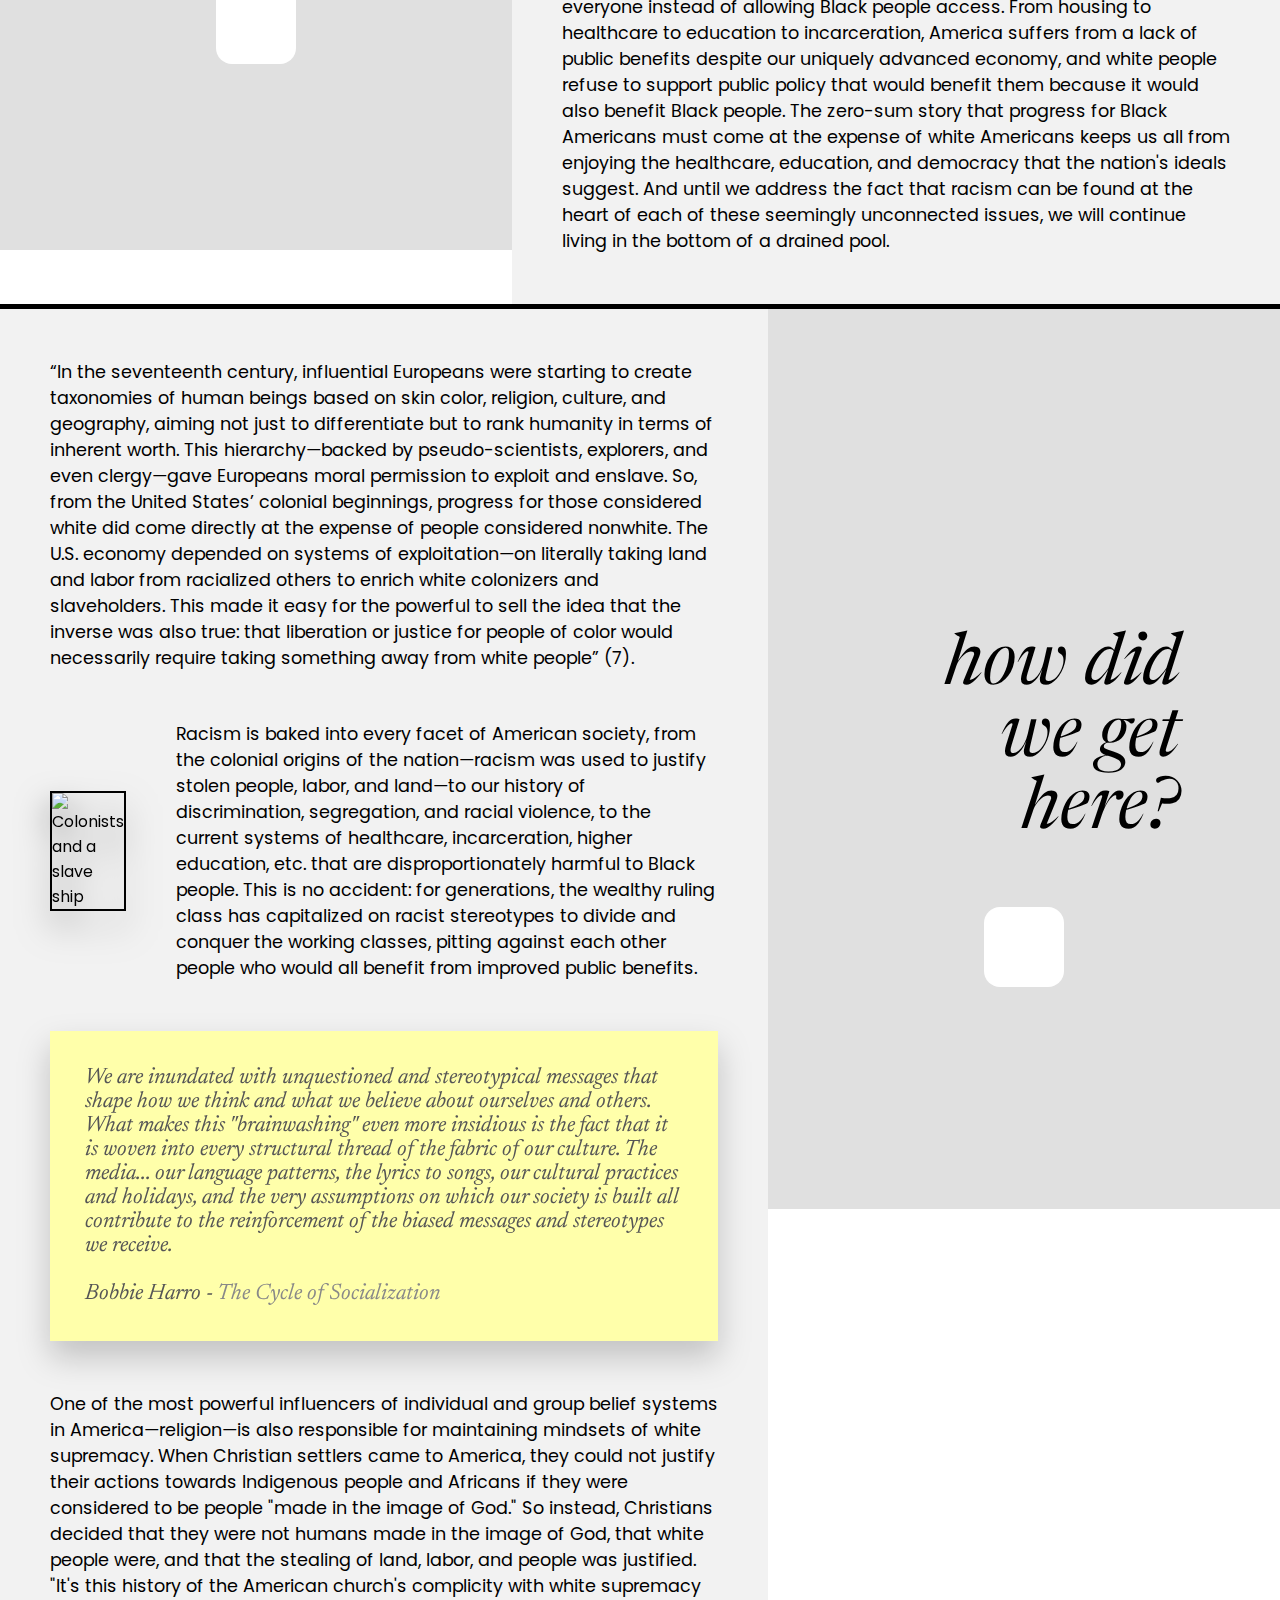
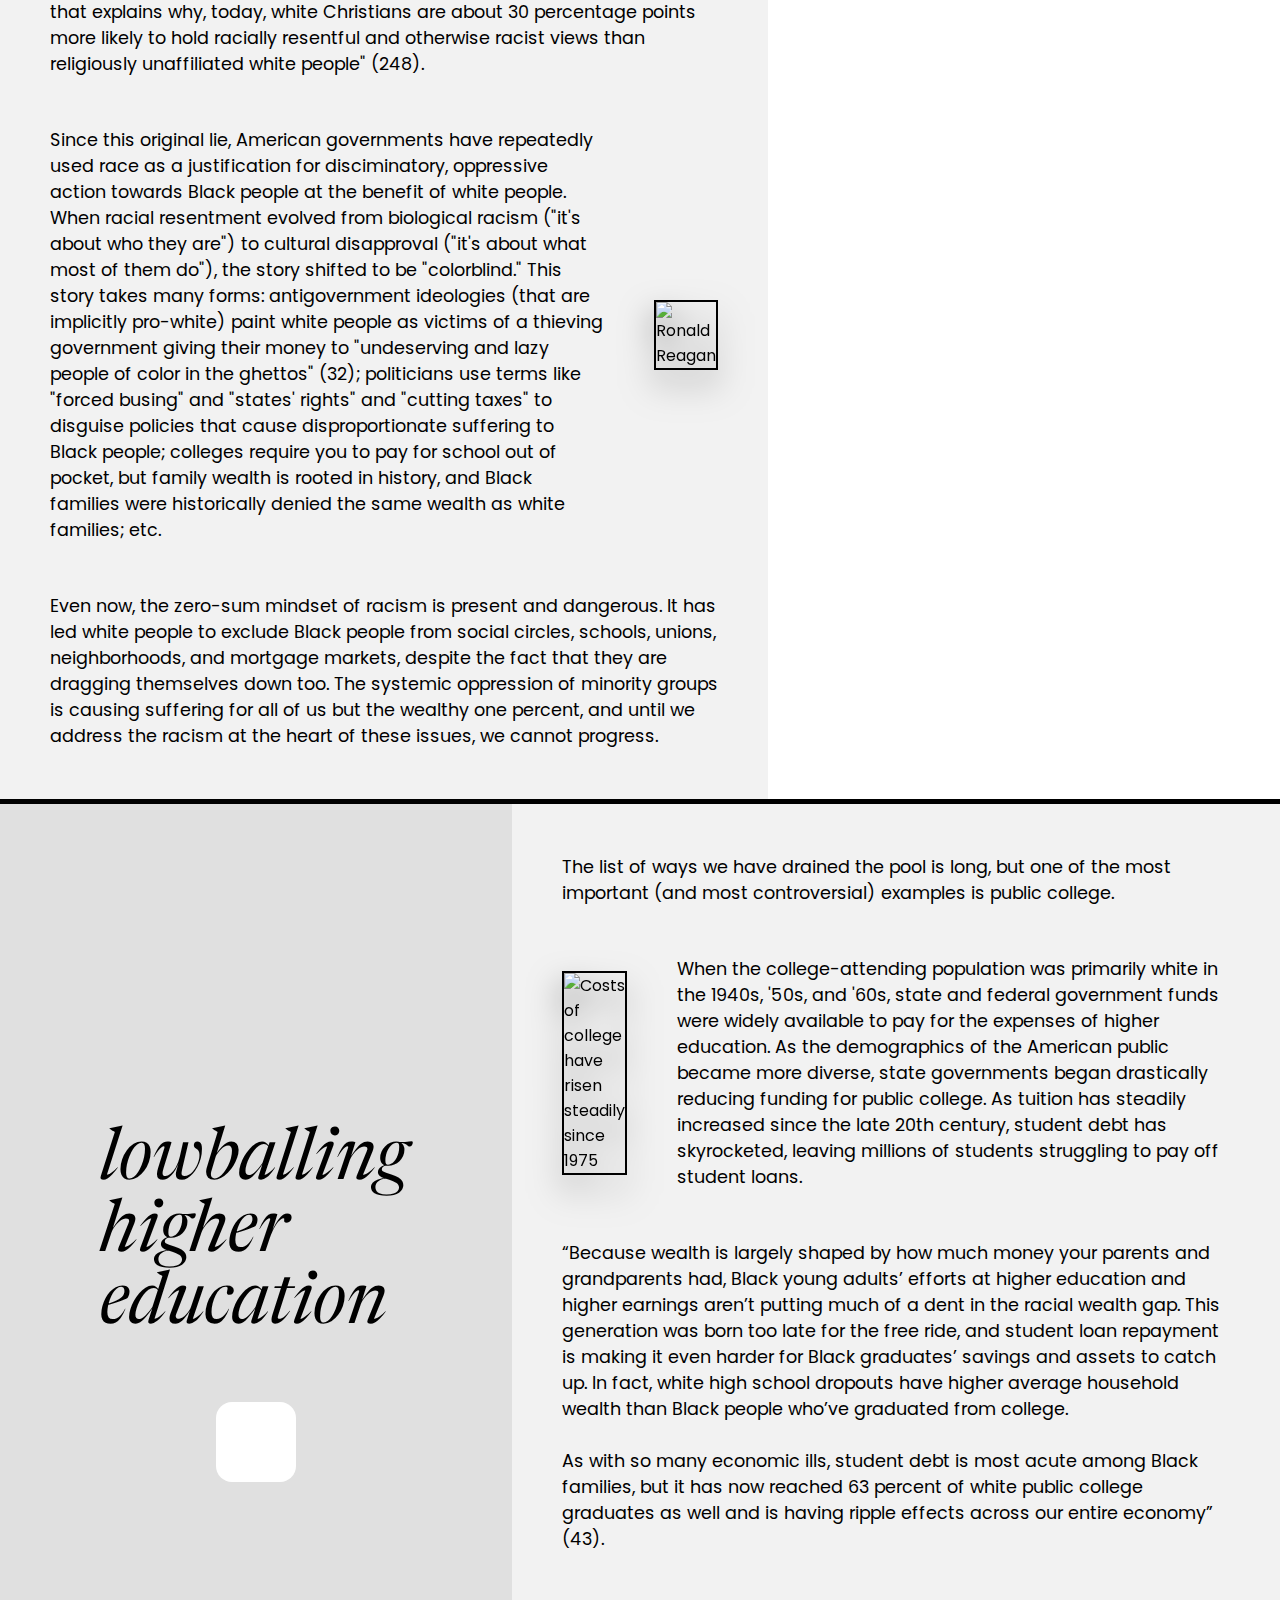
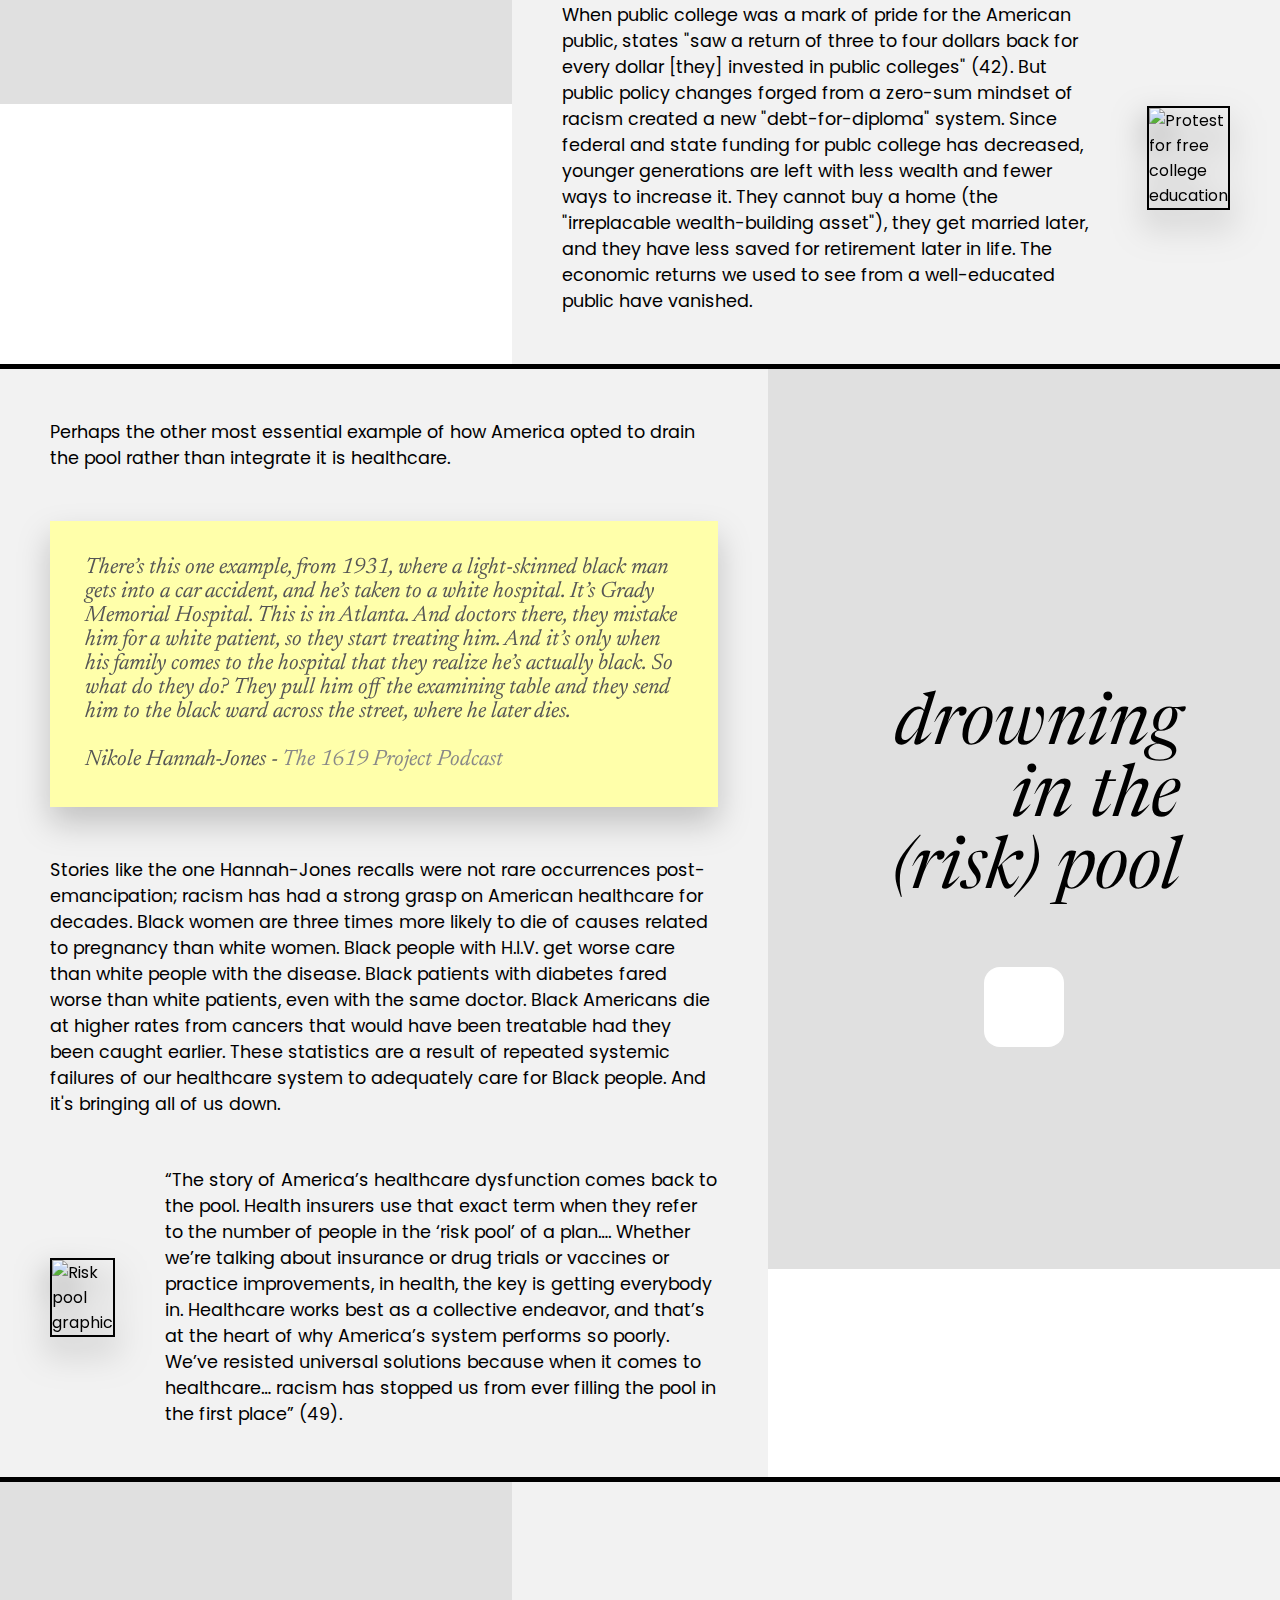
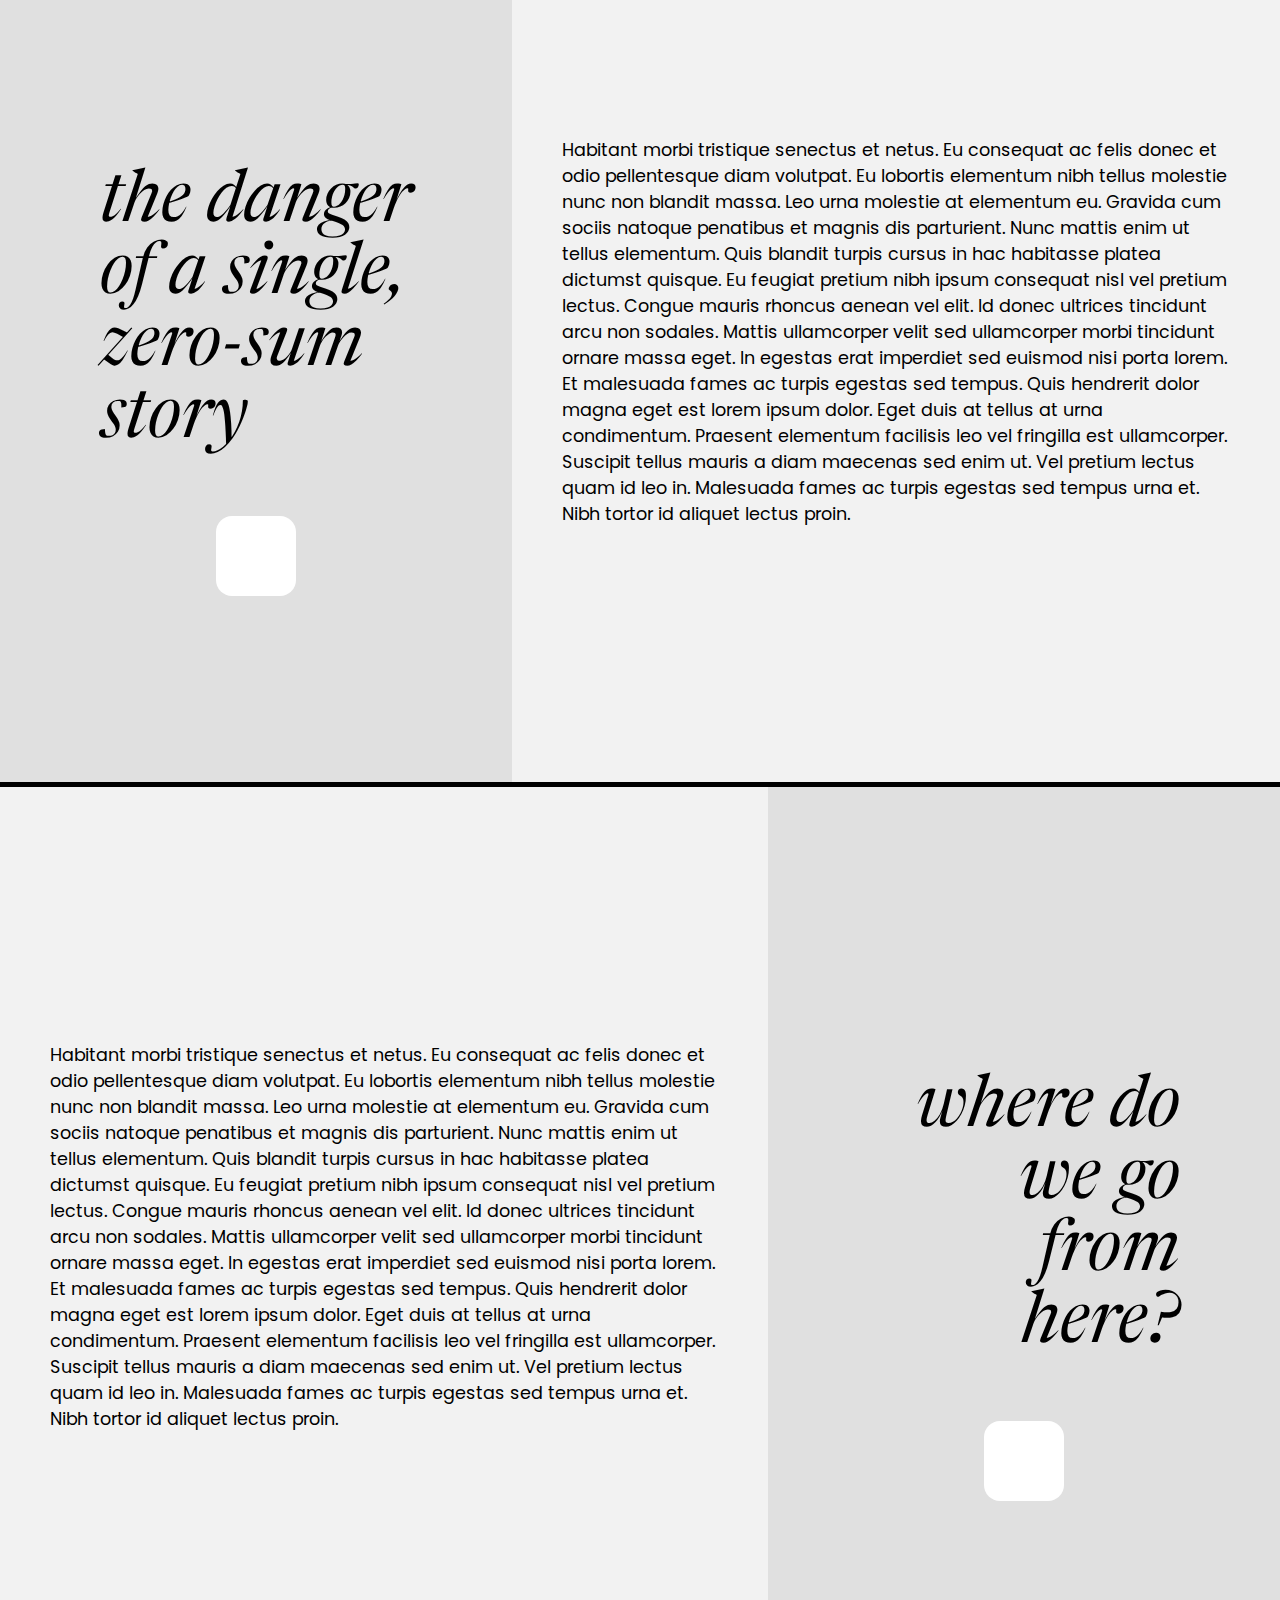
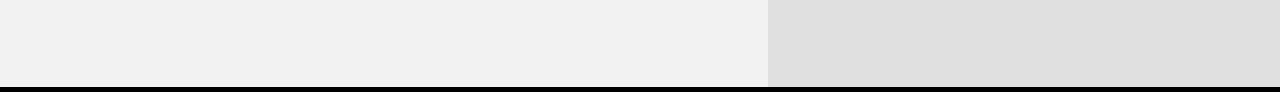
==== commit 22343724: "Merge pull request #6 from dbschaeffer29/health-content" ====
--- a/index.html
+++ b/index.html
@@ -98,11 +98,22 @@
         <span class="block-quote">
           <p>
             We are inundated with unquestioned and stereotypical messages that shape how we think and what we believe about ourselves and others. What makes this "brainwashing" even more insidious is the fact that it is woven into every structural thread of the fabric of our culture. The media... our language patterns, the lyrics to songs, our cultural practices and holidays, and the very assumptions on which our society is built all contribute to the reinforcement of the biased messages and stereotypes we receive.
-            <br>
-            <br>
+            <br><br>
             Bobbie Harro - <a href="https://drive.google.com/file/d/19U0FMz_Xqh-fjFRLnT6ALMj5qu97uMok/view?usp=sharing" target="_blank" class="source-link">The Cycle of Socialization</a>
           </p>
         </span>
+        <p>
+          One of the most powerful influencers of individual and group belief systems in America—religion—is also responsible for maintaining mindsets of white supremacy. When Christian settlers came to America, they could not justify their actions towards Indigenous people and Africans if they were considered to be people "made in the image of God." So instead, Christians decided that they were not humans made in the image of God, that white people were, and that the stealing of land, labor, and people was justified. "It's this history of the American church's complicity with white supremacy that explains why, today, white Christians are about 30 percentage points more likely to hold racially resentful and otherwise racist views than religiously unaffiliated white people" (248).
+        </p>
+        <div class="image-row">
+          <p>
+            Since this original lie, American governments have repeatedly used race as a justification for disciminatory, oppressive action towards Black people at the benefit of white people. When racial resentment evolved from biological racism ("it's about who they are") to cultural disapproval ("it's about what most of them do"), the story shifted to be "colorblind." This story takes many forms: antigovernment ideologies (that are implicitly pro-white) paint white people as victims of a thieving government giving their money to "undeserving and lazy people of color in the ghettos" (32); politicians use terms like "forced busing" and "states' rights" and "cutting taxes" to disguise policies that cause disproportionate suffering to Black people; colleges require you to pay for school out of pocket, but family wealth is rooted in history, and Black families were historically denied the same wealth as white families; etc.
+          </p>
+          <img src="https://media.salon.com/2013/10/ronald_reagan2.jpg" alt="Ronald Reagan">
+        </div>
+        <p>
+          Even now, the zero-sum mindset of racism is present and dangerous. It has led white people to exclude Black people from social circles, schools, unions, neighborhoods, and mortgage markets, despite the fact that they are dragging themselves down too. The systemic oppression of minority groups is causing suffering for all of us but the wealthy one percent, and until we address the racism at the heart of these issues, we cannot progress.
+        </p>
       </div>
     </div>
 
@@ -132,10 +143,14 @@
           <br>
           <br>
           As with so many economic ills, student debt is most acute among Black families, but it has now reached 63 percent of white public college graduates as well and is having ripple effects across our entire economy” (43).
-          <br>
-          <br>
-          When public college was a mark of pride for the American public, states "saw a return of three to four dollars back for every dollar [they] invested in public colleges" (42). But public policy changes forged from a zero-sum mindset of racism created a new "debt-for-diploma" system. Since federal and state funding for publc college has decreased, younger generations are left with less wealth and fewer ways to increase it. They cannot buy a home (the "irreplacable wealth-building asset"), they get married later, and they have less saved for retirement later in life. The economic returns we used to see from a well-educated public have vanished.
-        </p>
+        </p>
+        <div class="image-row">
+          <p>
+            When public college was a mark of pride for the American public, states "saw a return of three to four dollars back for every dollar [they] invested in public colleges" (42). But public policy changes forged from a zero-sum mindset of racism created a new "debt-for-diploma" system. Since federal and state funding for publc college has decreased, younger generations are left with less wealth and fewer ways to increase it. They cannot buy a home (the "irreplacable wealth-building asset"), they get married later, and they have less saved for retirement later in life. The economic returns we used to see from a well-educated public have vanished.
+          </p>
+          <img src="https://s1.ibtimes.com/sites/www.ibtimes.com/files/styles/lg/public/2015/11/04/gettyimages-495598970.jpg" alt="Protest for free college education">
+        </div>
+
       </div>
     </div>
 
@@ -163,8 +178,14 @@
           </p>
         </span>
         <p>
-          Racism has had a strong grasp on American healthcare for decades. Black women are three times more likely to die of causes related to pregnancy than white women. Black people with H.I.V. get worse care than white people with the disease. Black patients with diabetes fared worse than white patients, even with the same doctor. Black Americans die at higher rates from cancers that would have been treatable had they been caught earlier.
-        </p>
+          Stories like the one Hannah-Jones recalls were not rare occurrences post-emancipation; racism has had a strong grasp on American healthcare for decades. Black women are three times more likely to die of causes related to pregnancy than white women. Black people with H.I.V. get worse care than white people with the disease. Black patients with diabetes fared worse than white patients, even with the same doctor. Black Americans die at higher rates from cancers that would have been treatable had they been caught earlier. These statistics are a result of repeated systemic failures of our healthcare system to adequately care for Black people. And it's bringing all of us down.
+        </p>
+        <div class="image-row">
+          <img src="https://d28wu8o6itv89t.cloudfront.net/images/reworkjpg-1542786414353.jpeg" alt="Risk pool graphic">
+          <p>
+            “The story of America’s healthcare dysfunction comes back to the pool. Health insurers use that exact term when they refer to the number of people in the ‘risk pool’ of a plan…. Whether we’re talking about insurance or drug trials or vaccines or practice improvements, in health, the key is getting everybody in. Healthcare works best as a collective endeavor, and that’s at the heart of why America’s system performs so poorly. We’ve resisted universal solutions because when it comes to healthcare… racism has stopped us from ever filling the pool in the first place” (49).
+          </p>
+        </div>
       </div>
     </div>
 
--- a/style.css
+++ b/style.css
@@ -171,7 +171,6 @@
 
 .main-content-wrapper {
   border-top: 50px solid black;
-  overflow: hidden;
 }
 
 .water-wrapper {
@@ -193,6 +192,7 @@
   height: auto;
   width: 100%;
   display: flex;
+  justify-content: flex-start;
 }
 
 .section-wrapper-b {
@@ -204,7 +204,10 @@
   flex-direction: column;
   justify-content: center;
   align-items: center;
+  position: -webkit-sticky;
   position: sticky;
+  top: 0;
+  height: 100vh;
   width: 40vw;
   grid-area: sd;
   background-color: rgba(221,221,221,0.9);
@@ -215,6 +218,7 @@
 }
 
 .section-content {
+  height: auto;
   padding: 25px;
   width: 60vw;
   display: flex;
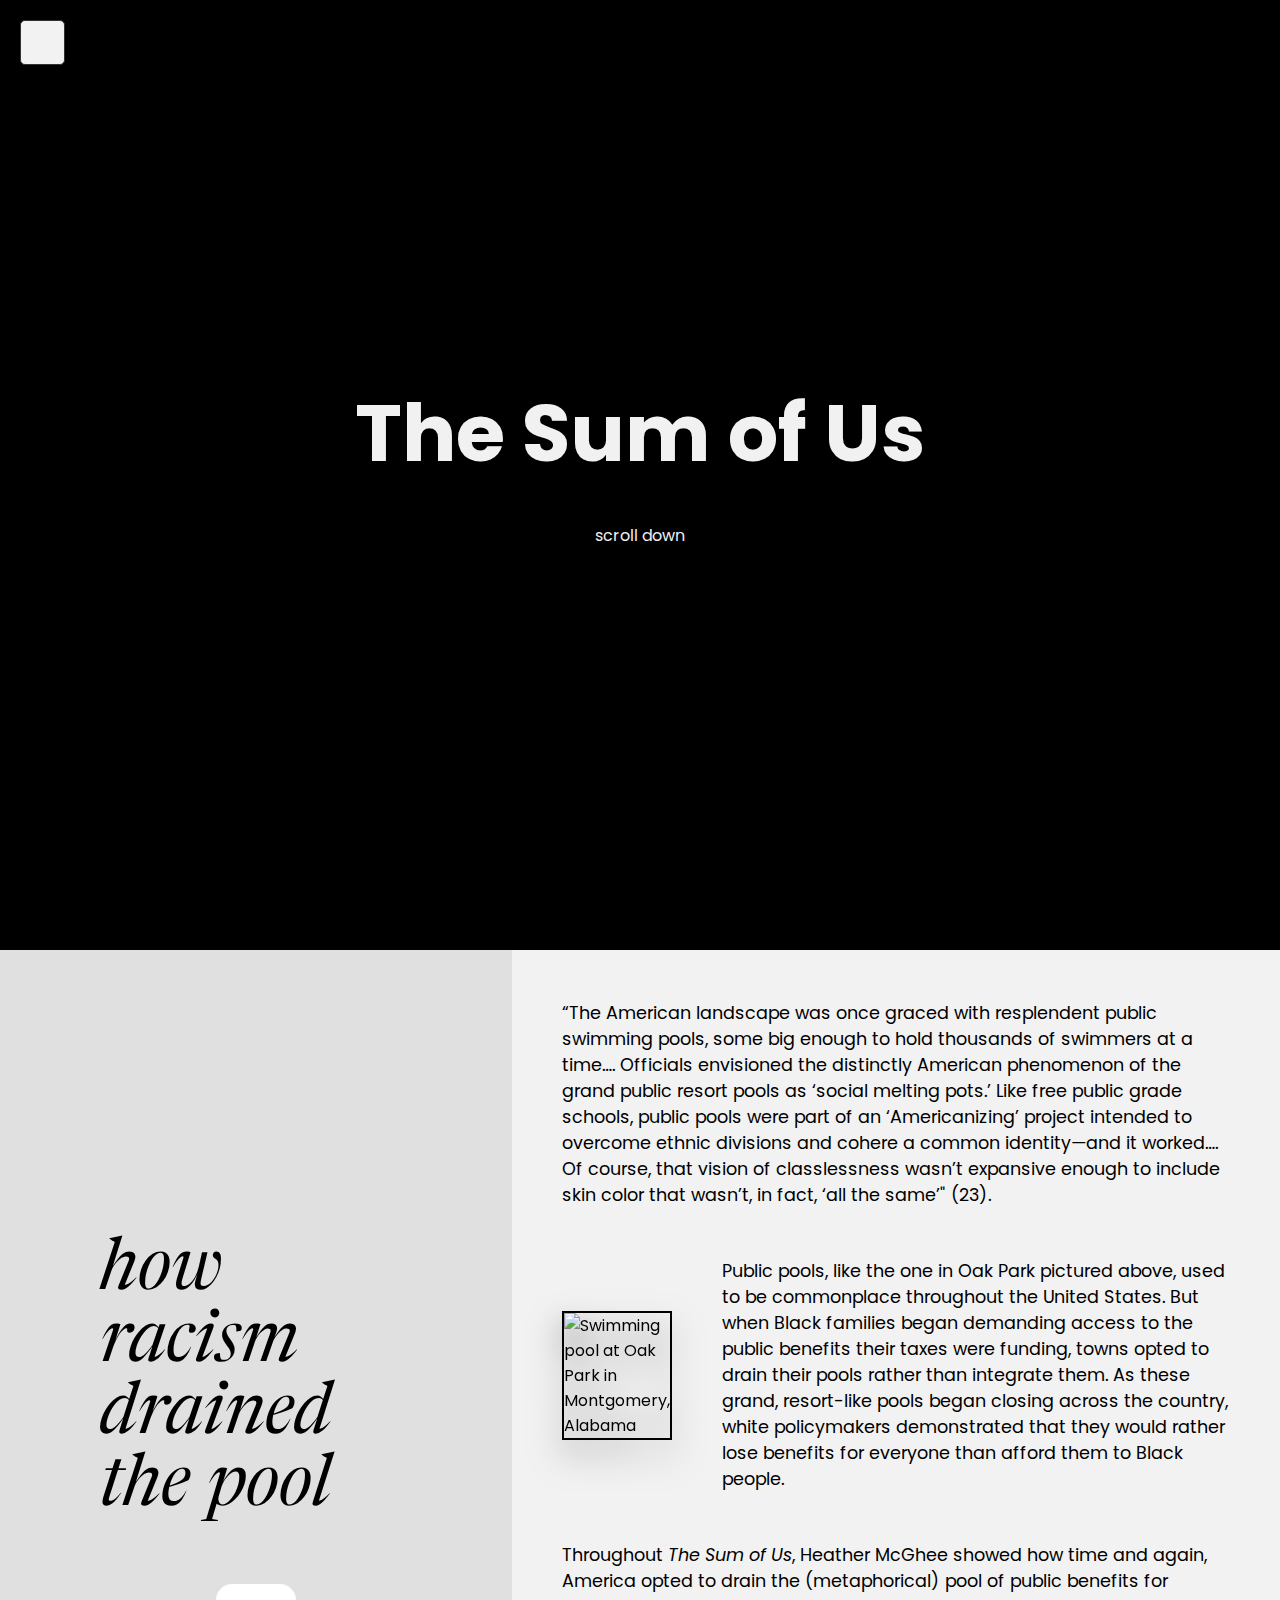
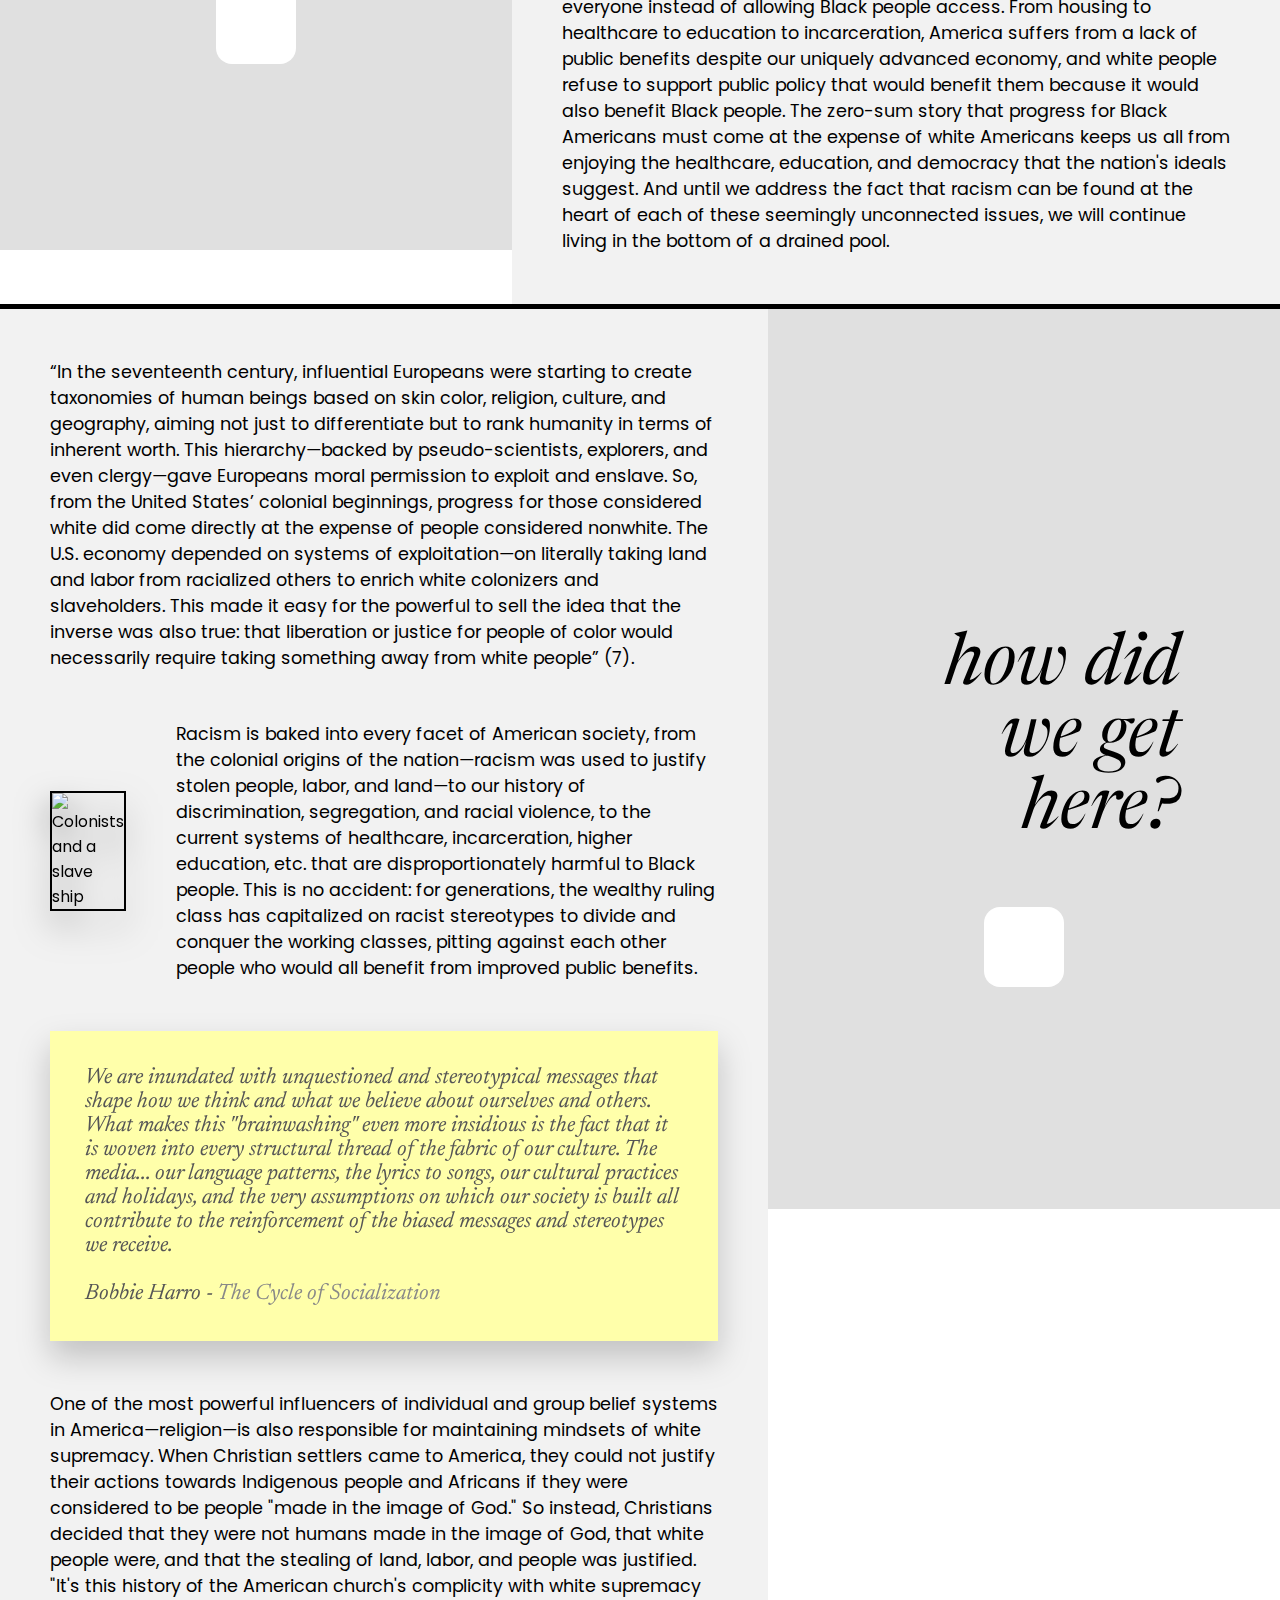
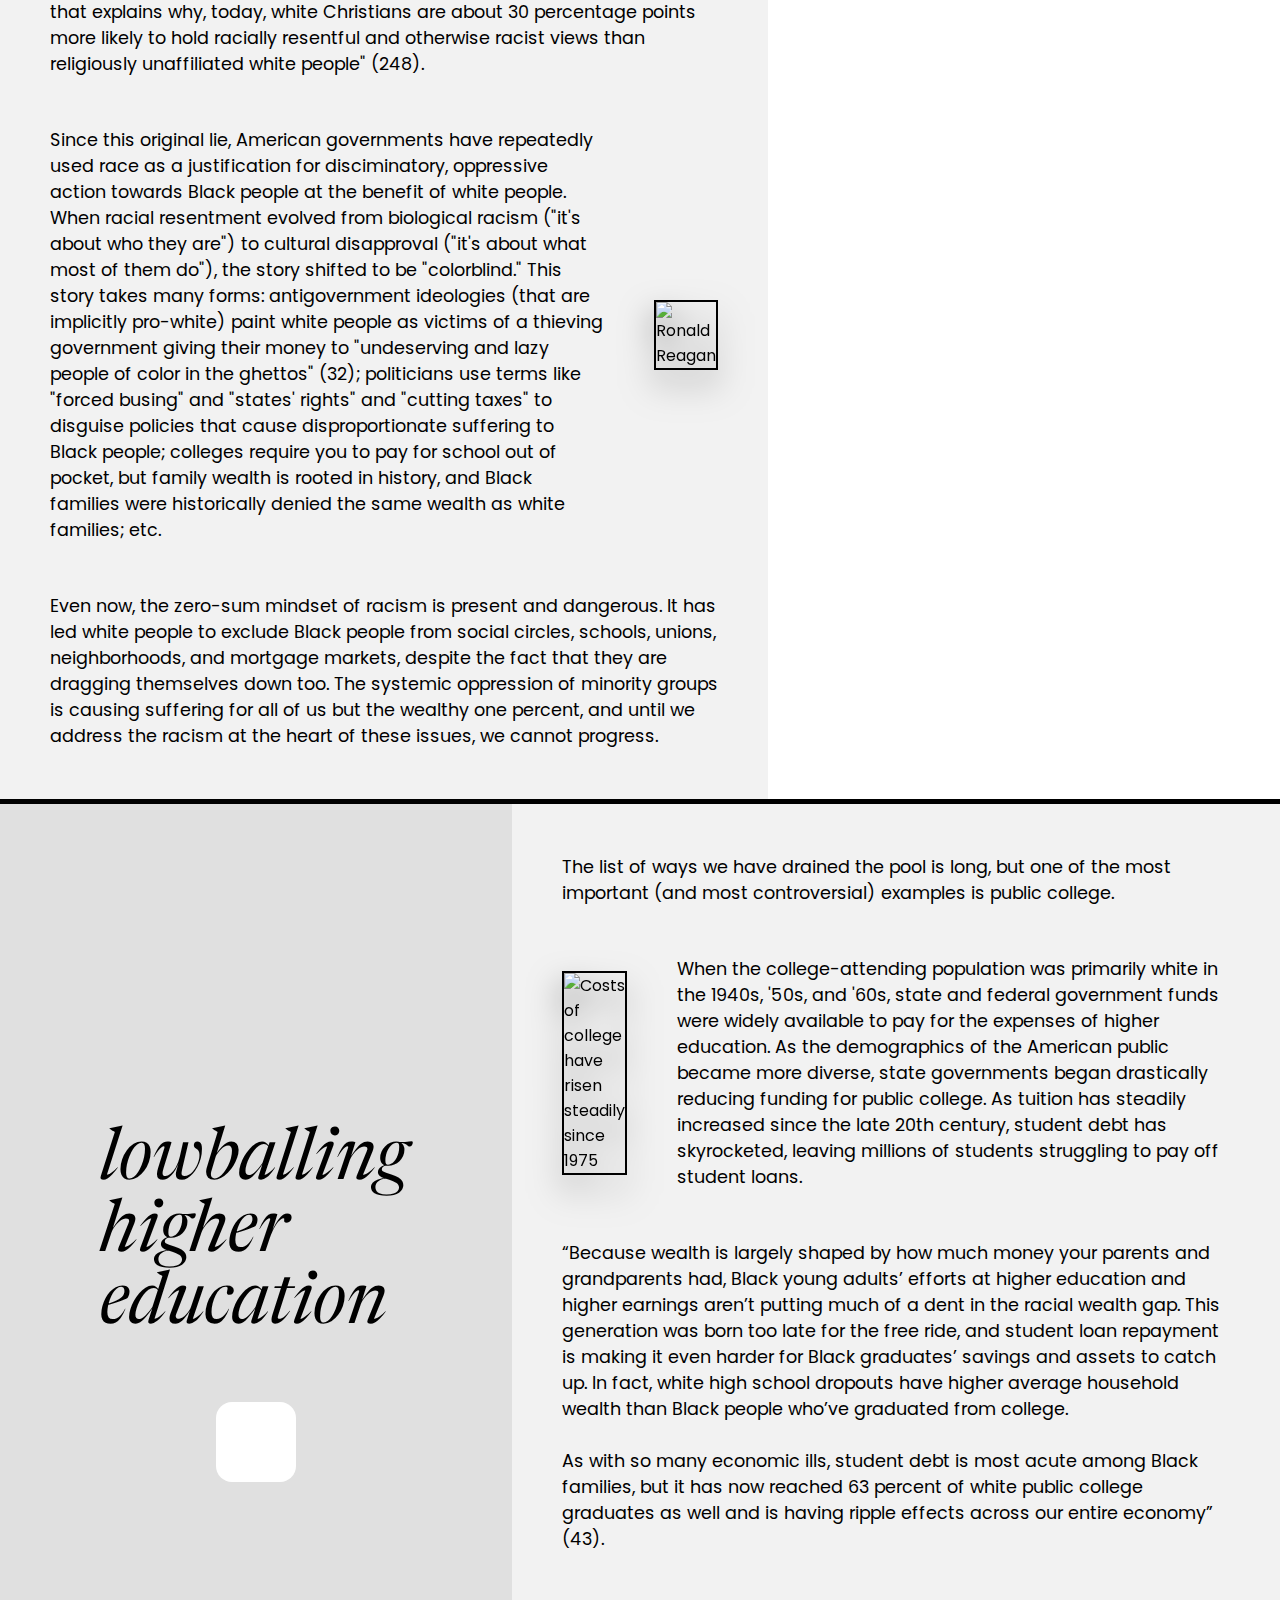
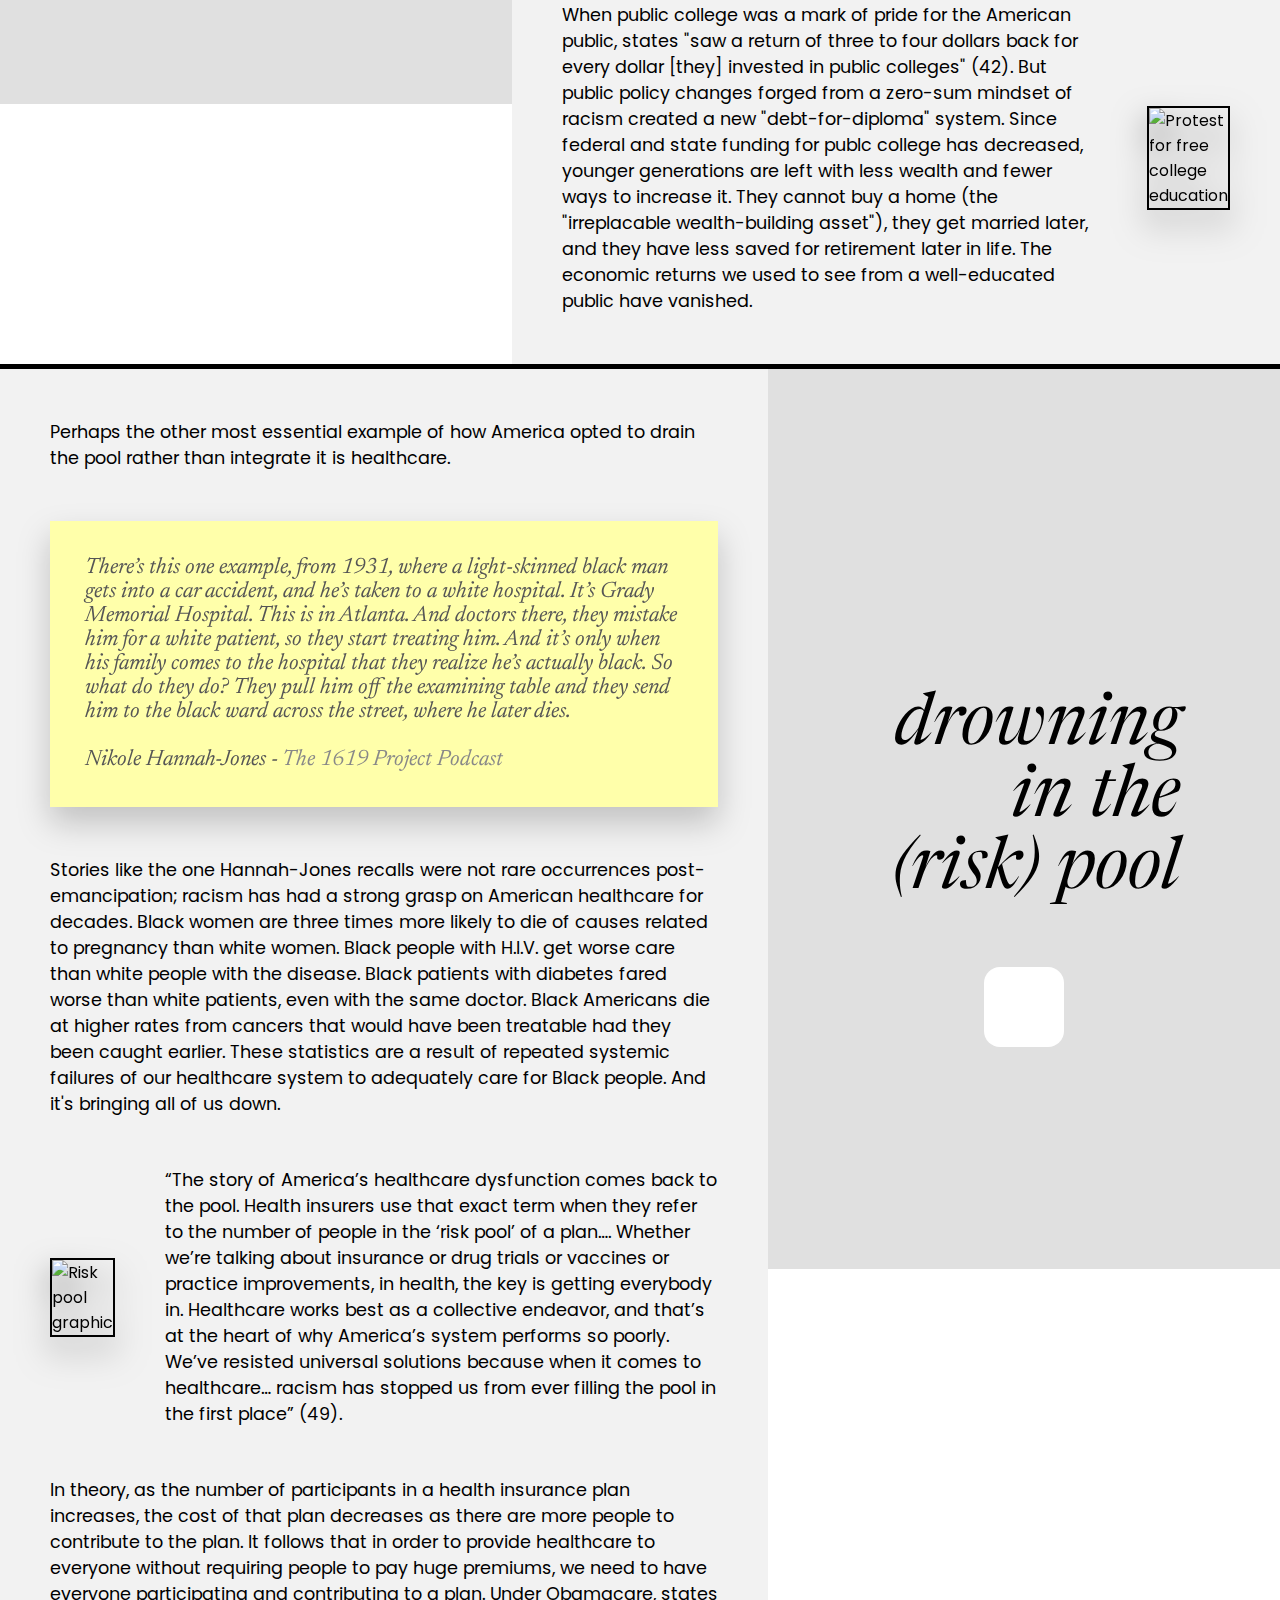
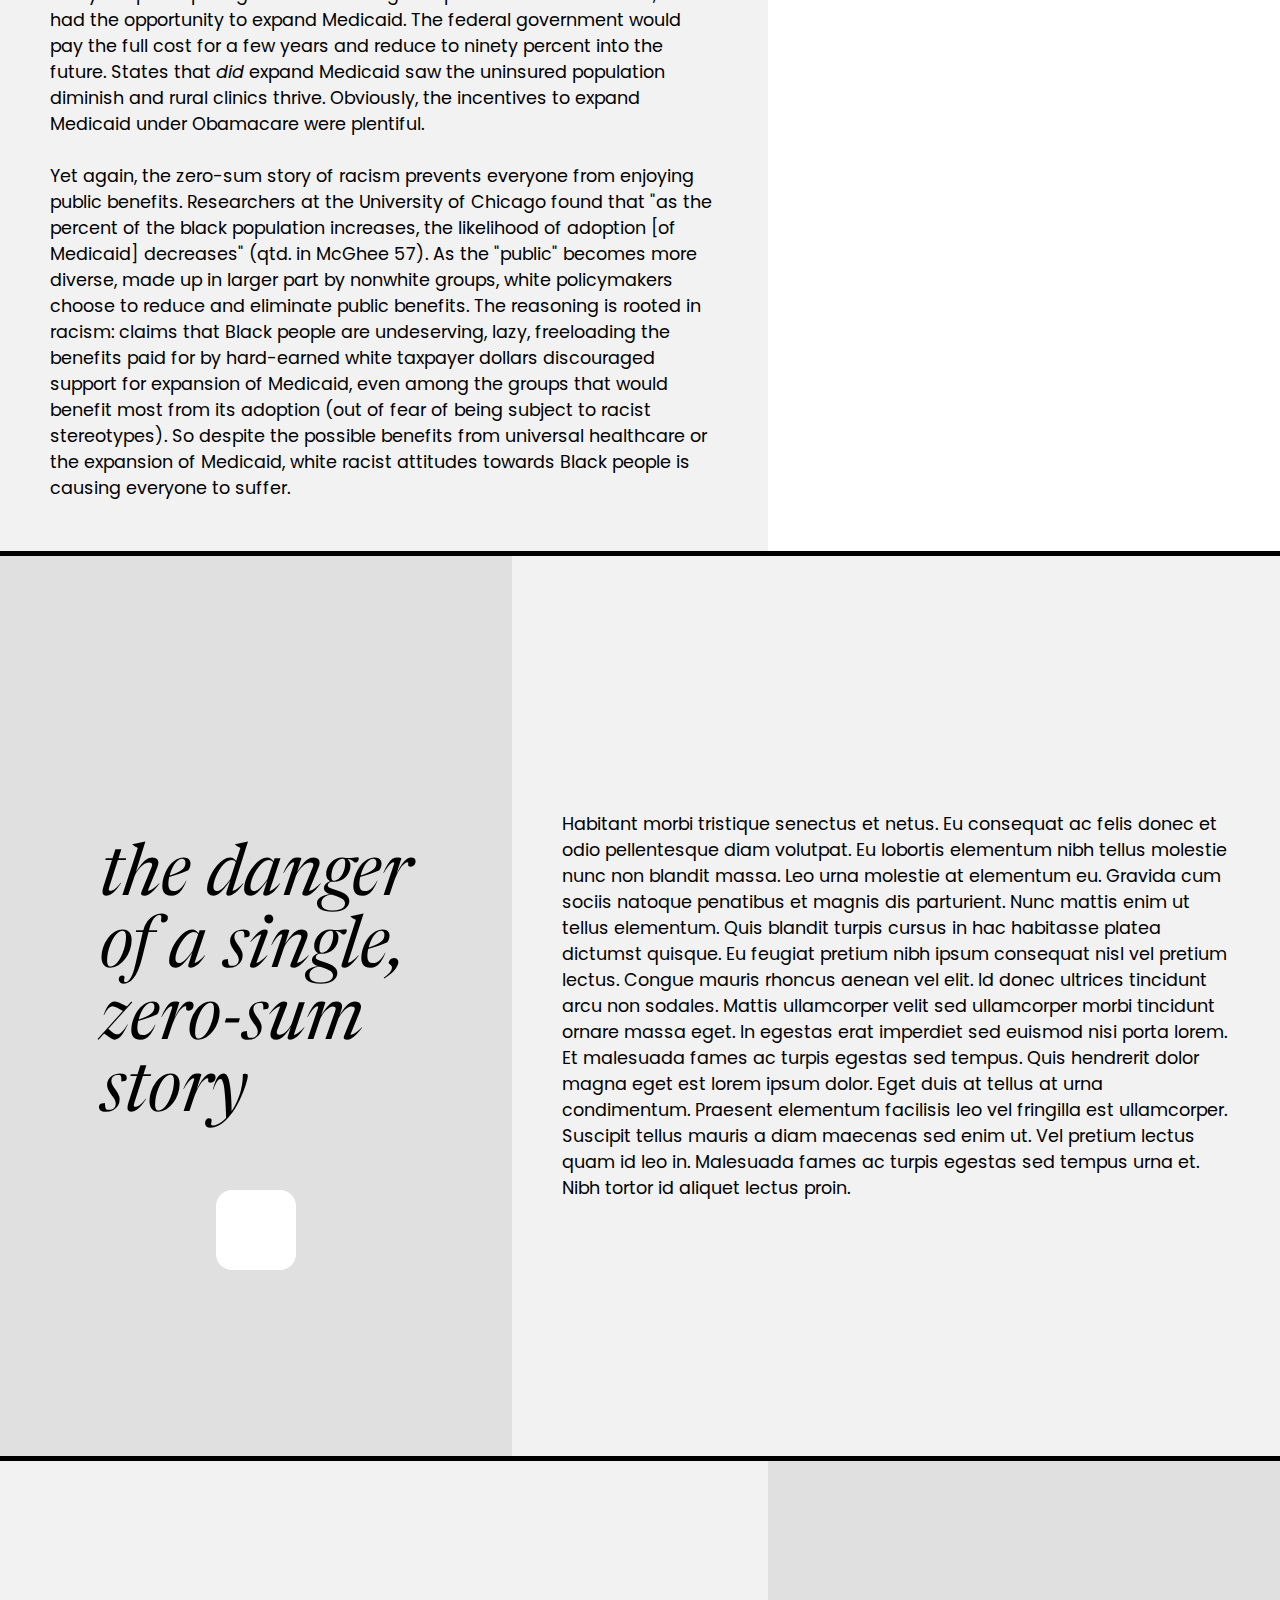
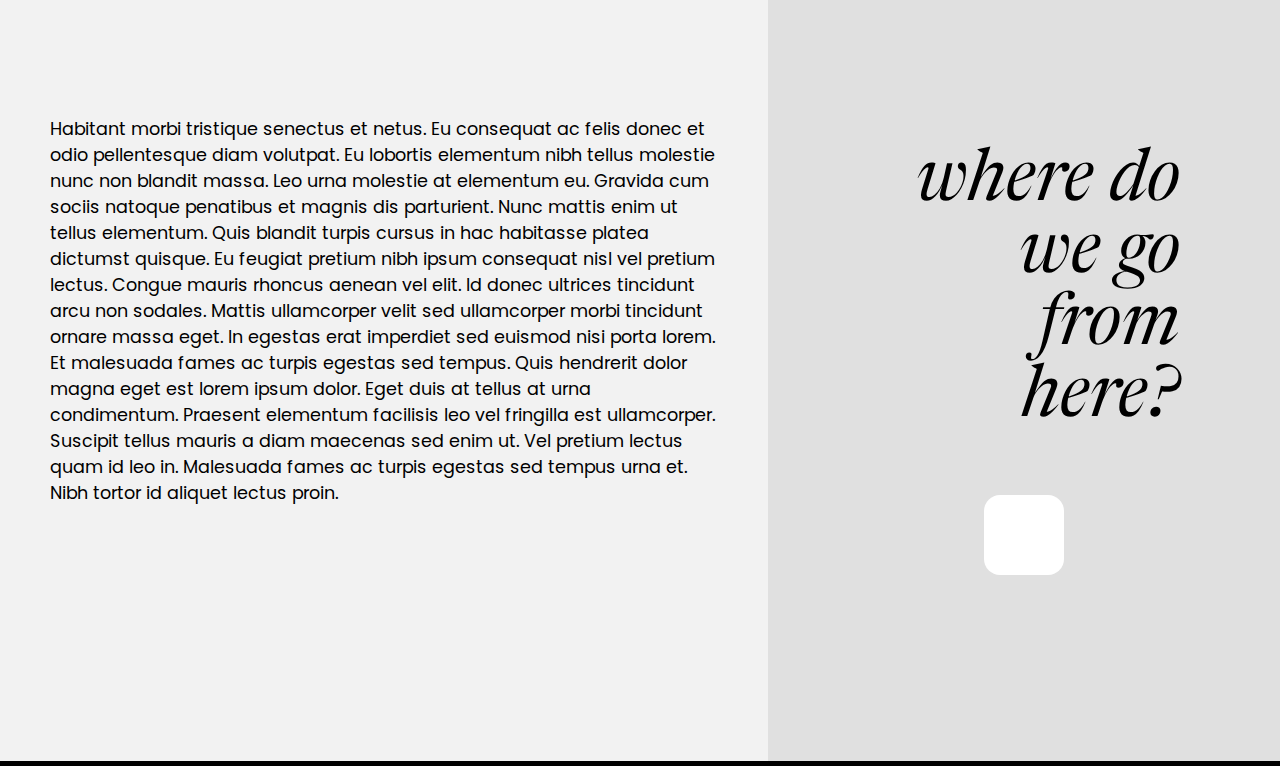
==== commit 80631758: "finalized content in health section, edited sidebar menu style" ====
--- a/index.html
+++ b/index.html
@@ -186,6 +186,11 @@
             “The story of America’s healthcare dysfunction comes back to the pool. Health insurers use that exact term when they refer to the number of people in the ‘risk pool’ of a plan…. Whether we’re talking about insurance or drug trials or vaccines or practice improvements, in health, the key is getting everybody in. Healthcare works best as a collective endeavor, and that’s at the heart of why America’s system performs so poorly. We’ve resisted universal solutions because when it comes to healthcare… racism has stopped us from ever filling the pool in the first place” (49).
           </p>
         </div>
+        <p>
+          In theory, as the number of participants in a health insurance plan increases, the cost of that plan decreases as there are more people to contribute to the plan. It follows that in order to provide healthcare to everyone without requiring people to pay huge premiums, we need to have everyone participating and contributing to a plan. Under Obamacare, states had the opportunity to expand Medicaid. The federal government would pay the full cost for a few years and reduce to ninety percent into the future. States that <em>did</em> expand Medicaid saw the uninsured population diminish and rural clinics thrive. Obviously, the incentives to expand Medicaid under Obamacare were plentiful.
+          <br><br>
+          Yet again, the zero-sum story of racism prevents everyone from enjoying public benefits. Researchers at the University of Chicago found that "as the percent of the black population increases, the likelihood of adoption [of Medicaid] decreases" (qtd. in McGhee 57). As the "public" becomes more diverse, made up in larger part by nonwhite groups, white policymakers choose to reduce and eliminate public benefits. The reasoning is rooted in racism: claims that Black people are undeserving, lazy, freeloading the benefits paid for by hard-earned white taxpayer dollars discouraged support for expansion of Medicaid, even among the groups that would benefit most from its adoption (out of fear of being subject to racist stereotypes). So despite the possible benefits from universal healthcare or the expansion of Medicaid, white racist attitudes towards Black people is causing everyone to suffer.
+        </p>
       </div>
     </div>
 
--- a/style.css
+++ b/style.css
@@ -27,8 +27,8 @@
   height: 45px;
   width: 45px;
   z-index: 999;
-  color: #f2f2f2;
-  background: #4a4a4a;
+  background: #f2f2f2;
+  color: #4a4a4a;
   border: 1px solid #333;
   text-align: center;
   line-height: 45px;
@@ -40,17 +40,18 @@
 
 #sidebar-menu-btn:checked ~ .menu-btn {
   left: 327px;
+  filter: drop-shadow(1em 0 1em rgba(0, 0, 0, 0.5));
 }
 
 #sidebar-menu-btn:checked ~ .menu-btn i::before {
-  content: "\f00d"
+  content: "\f00d";
 }
 
 .sidebar #menu {
   position: fixed;
   height: 100%;
   width: 350px;
-  background: #404040;
+  background: #f2f2f2;
   overflow: hidden;
   left: -350px;
   transition: all 0.3s ease;
@@ -58,20 +59,21 @@
 
 #sidebar-menu-btn:checked ~ #menu {
   left: 0;
+  filter: drop-shadow(1em 0 1em rgba(0, 0, 0, 0.5));
 }
 
 #menu .title {
-  color: #f2f2f2;
+  color: #4a4a4a;
   font-size: 25px;
   font-weight: 600;
   line-height: 85px;
-  background: #333;
+  background: #e2e2e2;
   text-align: center;
 }
 
 #menu .menu-items {
   position: relative;
-  background: #404040;
+  background: #f2f2f2;
   height: 100%;
   width: 100%;
   list-style: none;
@@ -86,7 +88,7 @@
 }
 
 #menu .menu-items li a {
-  color: #fff;
+  color: #000;
   text-decoration: none;
   font-size: 18px;
   font-weight: 500;
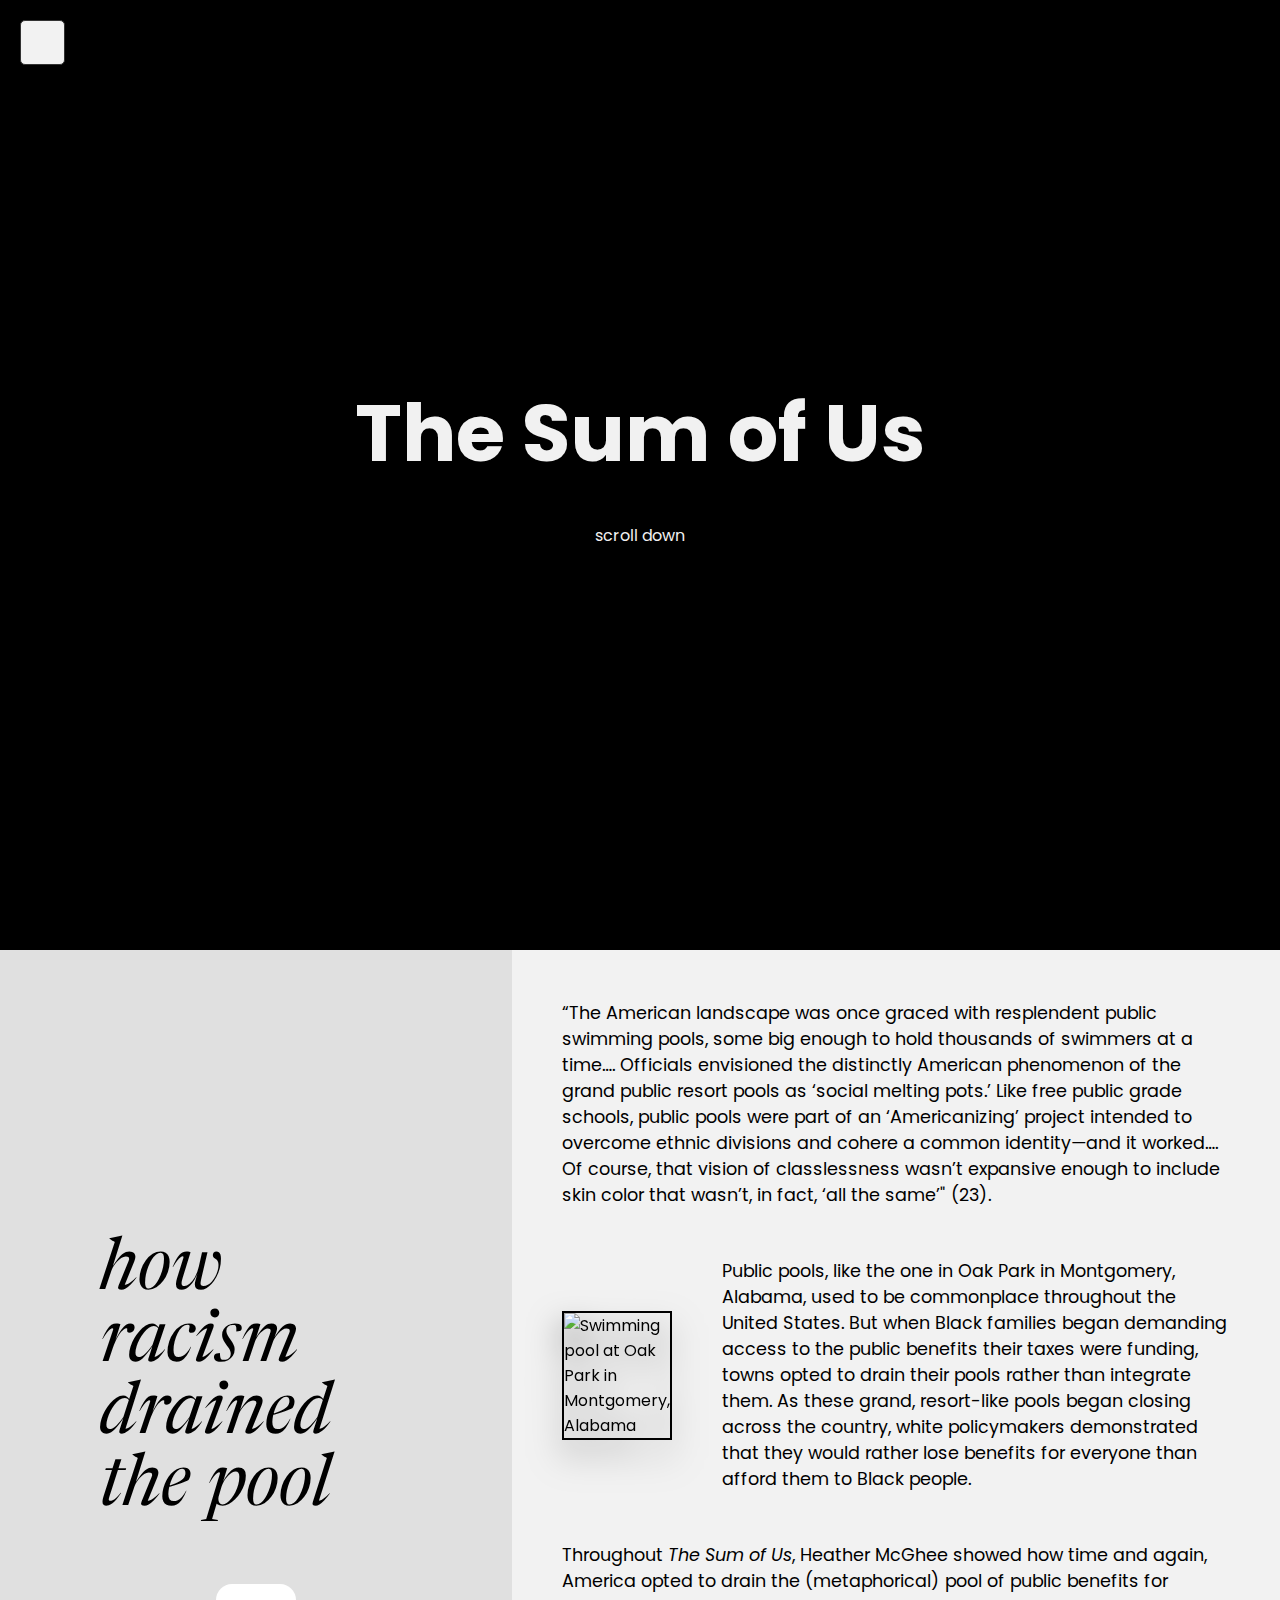
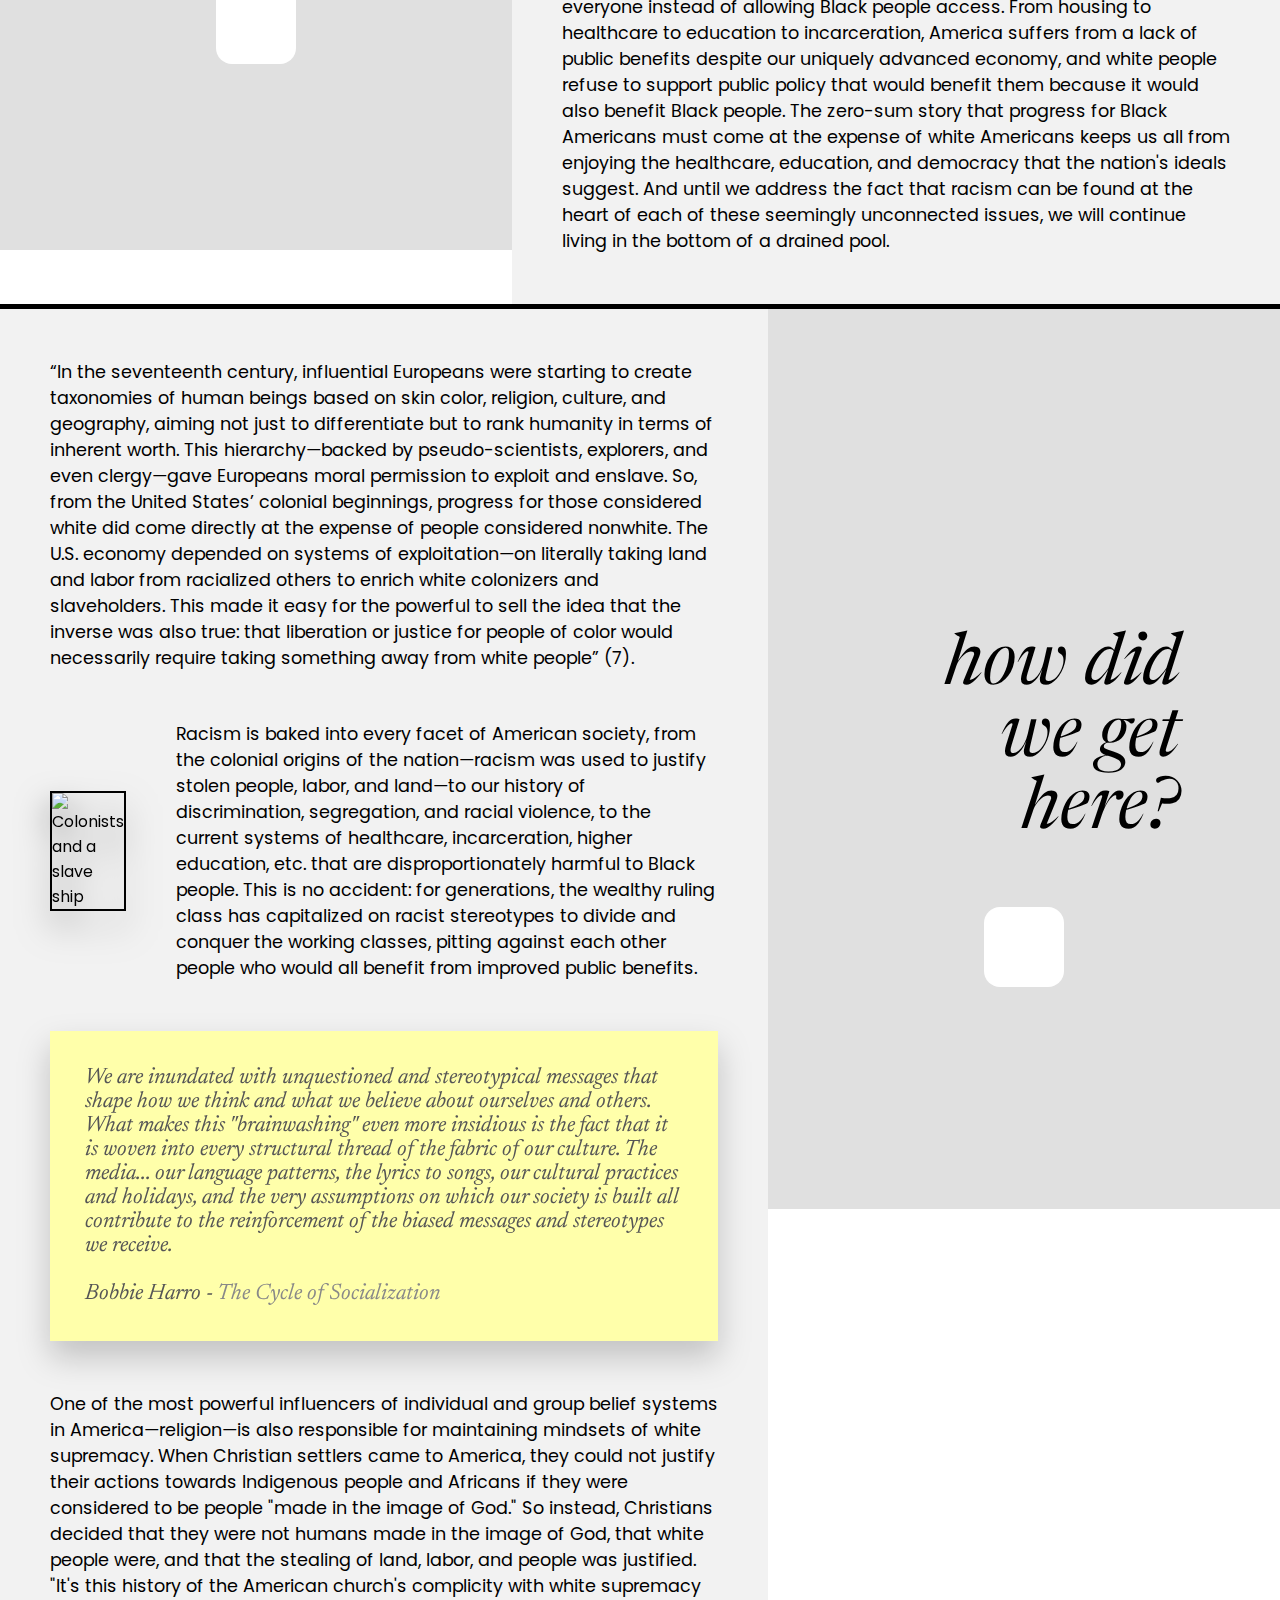
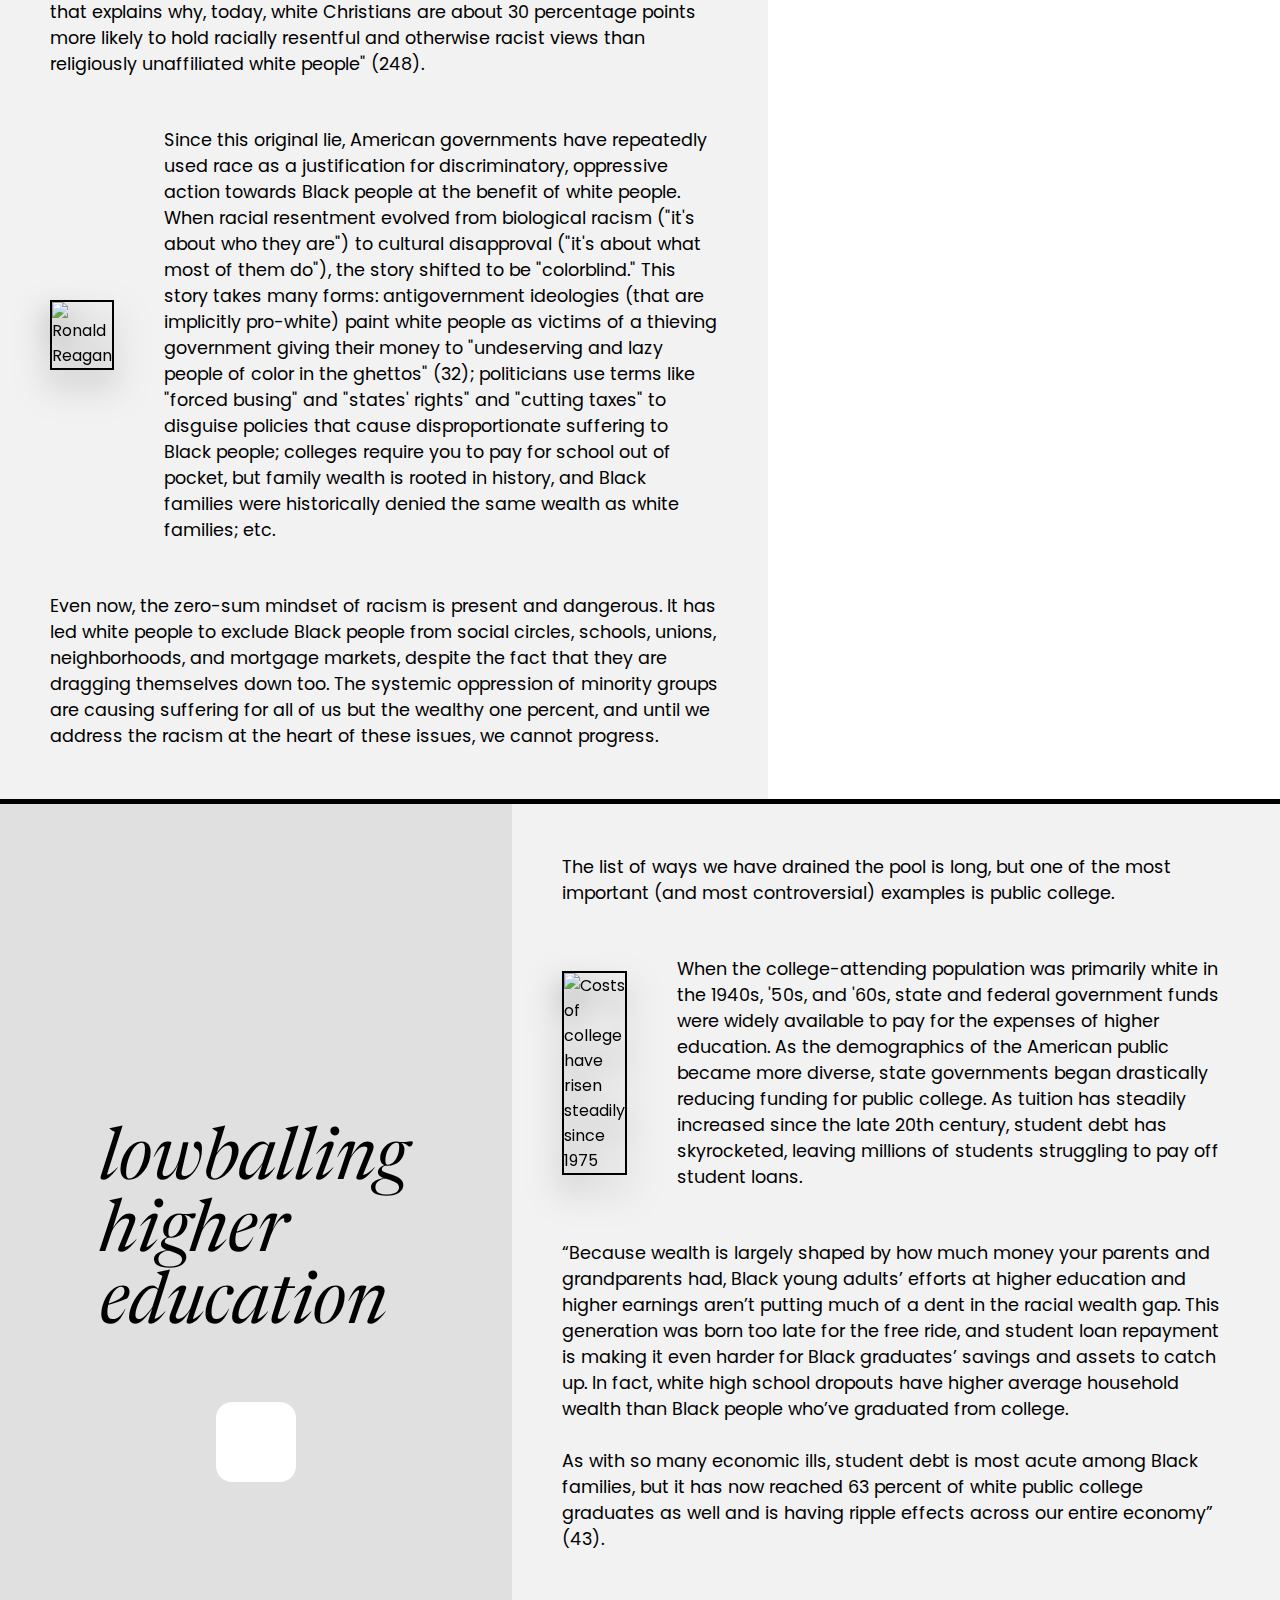
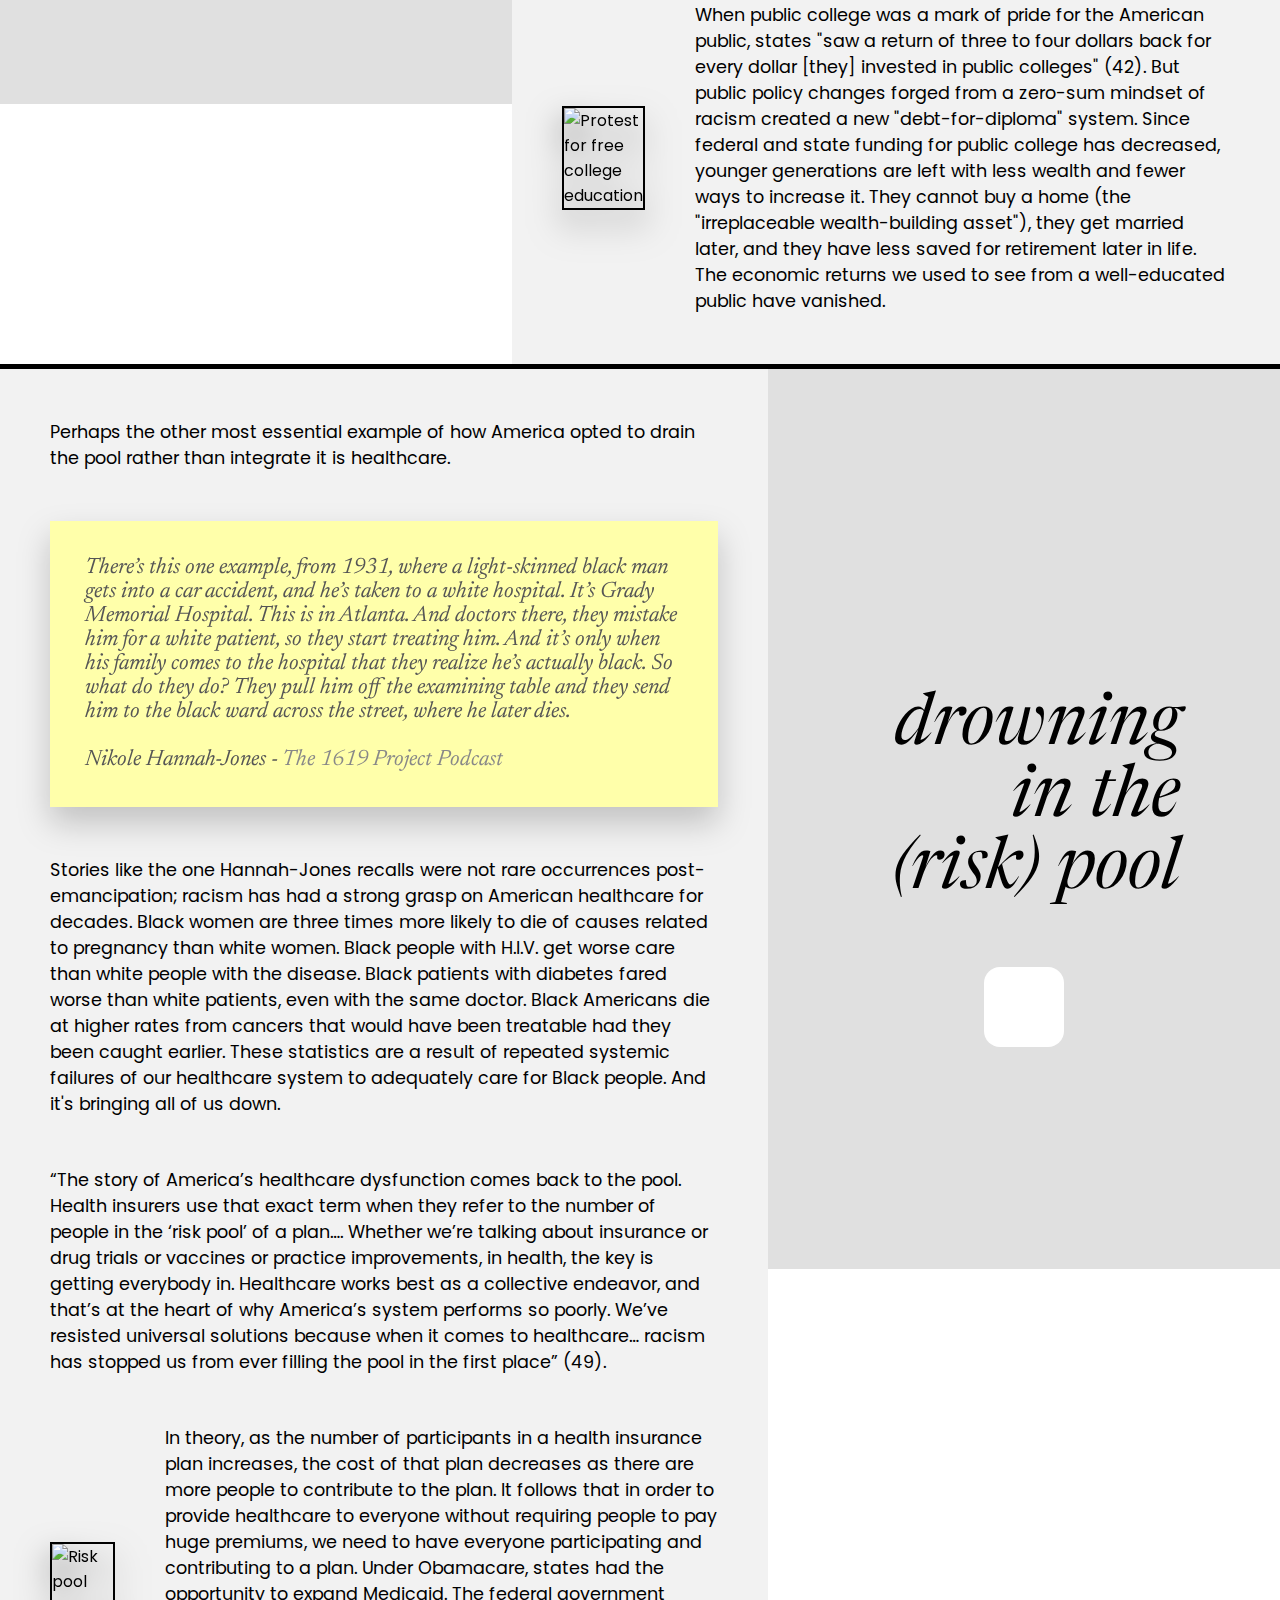
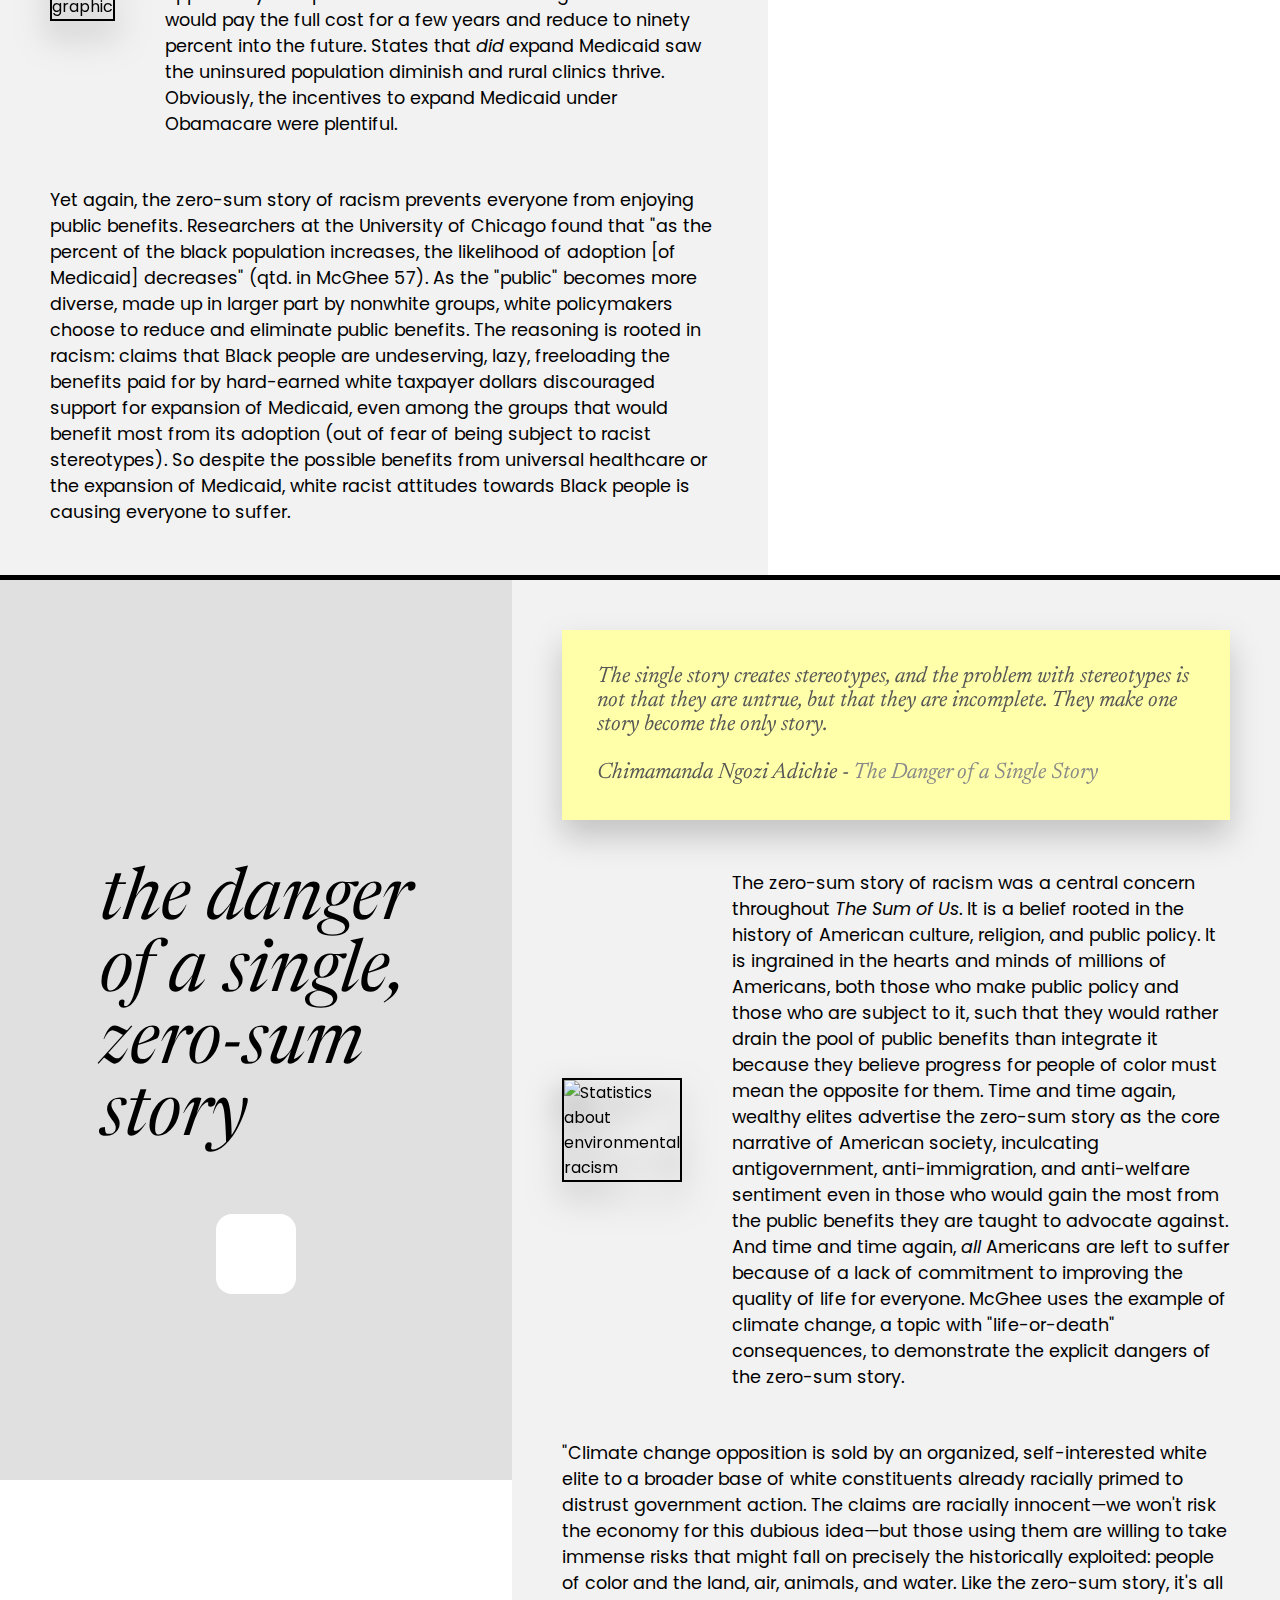
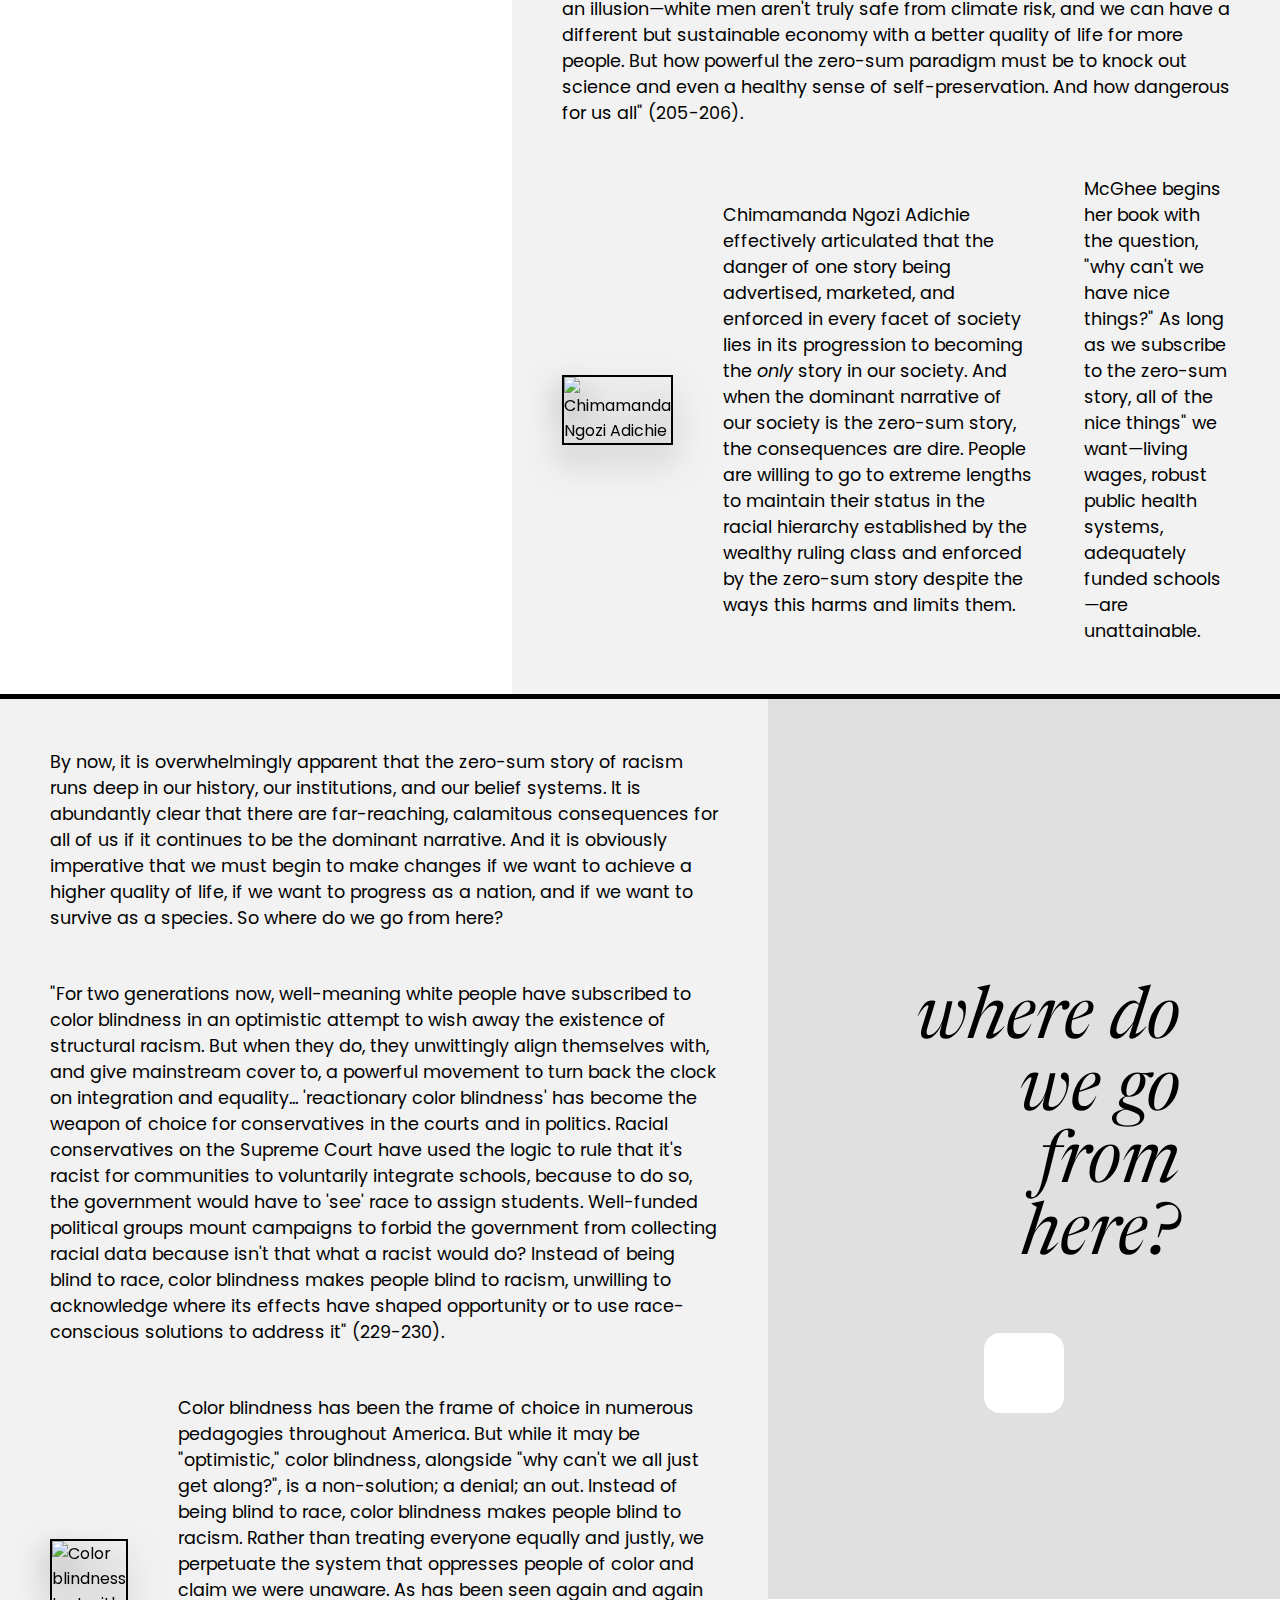
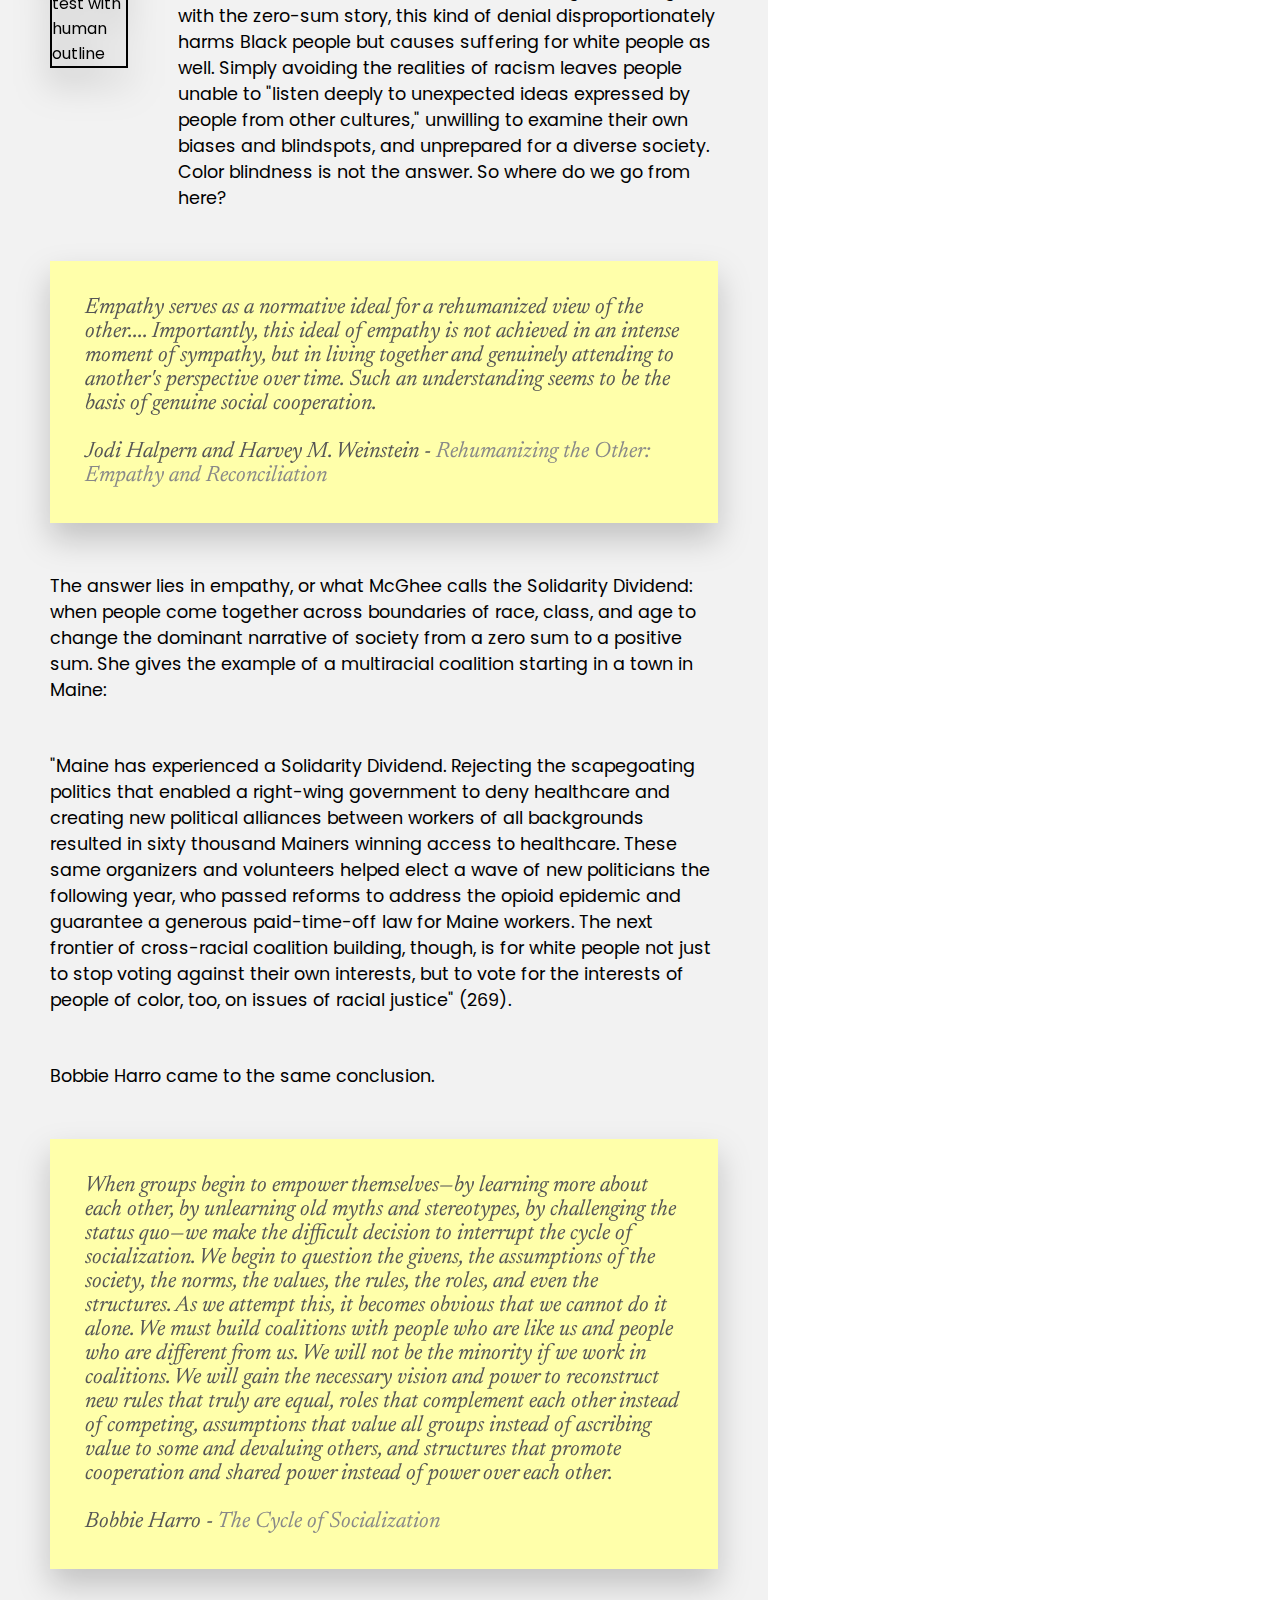
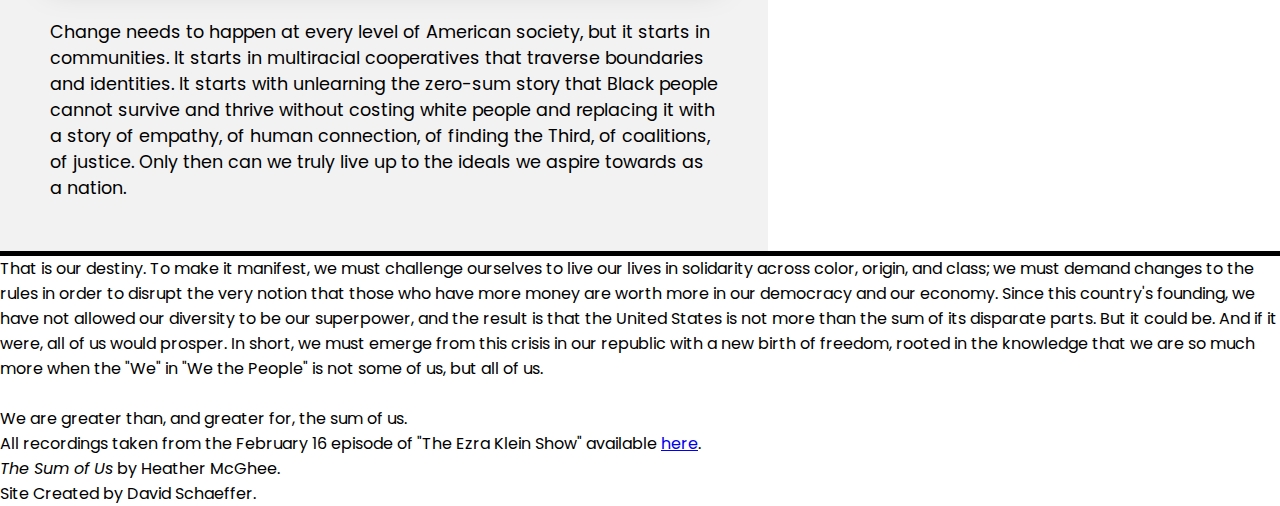
==== commit 180464f1: "updated hero video" ====
--- a/index.html
+++ b/index.html
@@ -2,16 +2,17 @@
 <html lang="en">
 <head>
   <meta charset="UTF-8">
-  <meta name="viewport" content="width=device-width, initial-scale=1.0">
+  <meta name="viewport" content="width=device-width, initial-scale=1.0, minimum-scale=1.0, user-scalable=no">
   <meta http-equiv="X-UA-Compatible" content="ie=edge">
-  <link rel="stylesheet" href="style.css">
+  <link rel="stylesheet" href="style.css" media="only screen and (min-device-width: 900px)">
+  <link rel="stylesheet" href="mobile-style.css" media="only screen and (max-device-width: 900px)">
   <link href="https://fonts.googleapis.com/css2?family=Poppins&display=swap" rel="stylesheet">
   <link href="https://fonts.googleapis.com/css2?family=Newsreader:ital,wght@0,200;0,300;0,400;0,500;0,600;0,700;0,800;1,200;1,300;1,400;1,500;1,600;1,700;1,800&display=swap" rel="stylesheet">
   <link rel="stylesheet" href="https://cdnjs.cloudflare.com/ajax/libs/font-awesome/5.15.3/css/all.min.css" integrity="sha512-iBBXm8fW90+nuLcSKlbmrPcLa0OT92xO1BIsZ+ywDWZCvqsWgccV3gFoRBv0z+8dLJgyAHIhR35VZc2oM/gI1w==" crossorigin="anonymous">
   <script src="https://ajax.googleapis.com/ajax/libs/jquery/3.5.1/jquery.min.js"></script>
   <title>Gallery of Conscience - The Sum of Us</title>
 </head>
-<body>
+<body onload="calcHeight()">
   <div class="sidebar">
     <input type="checkbox" id="sidebar-menu-btn">
     <label for="sidebar-menu-btn" class="menu-btn">
@@ -26,13 +27,14 @@
         <li><a href="#" onclick="scrollToDiv('health-wrapper')"><i class="fas fa-heartbeat"></i>Healthcare</a></li>
         <li><a href="#" onclick="scrollToDiv('single-story-wrapper')"><i class="fas fa-balance-scale-right"></i>The Zero-Sum Story</a></li>
         <li><a href="#" onclick="scrollToDiv('empathy-wrapper')"><i class="fas fa-users"></i>The Solidarity Dividend</a></li>
+        <li><a href="#" onclick="scrollToDiv('footer-wrapper')"><i class="fas fa-plus"></i>The Sum of Us</a></li>
       </ul>
     </nav>
   </div>
 
   <div class="hero-wrapper">
     <video autoplay muted loop id="hero-video">
-      <source src="https://cdn-cf-east.streamable.com/video/mp4/b1kerl.mp4?Expires=1620762120&Signature=itW4XhMn1TF4sRQJSClGlqlu5YVWOju4AcIhJBFOFPNWyWB8vMMh7ZLYmD82b7fV6-~MO5x7zNa3abP050Tw3-STa3~LyHrSo4idEcuisJ6FI7cIzVXCz5DnUpd3FudXQ-V8ousebwKlI6oiCgIIUweAdD7L4GSIwBuXmFHSGitUXvsMJkgU4FftklvdRQkJKK4D4u6~VzSaUQEkMch30R1Zb4lESWM3q9R28NaBW9dUVuucN3T42f1ipRsw~1XMjiqM4ivr8nXBAcOK4hOgKaOl28cGwQ820lGt6uF8CsjbUbNsnYDaKIQOG7vIG-0MCVGNVD60tnOg5CySH~j65Q__&Key-Pair-Id=APKAIEYUVEN4EVB2OKEQ" type="video/mp4">
+      <source src="https://cdn-cf-east.streamable.com/video/mp4/ve9z2c_1.mp4?Expires=1621045920&Signature=VyIpYsxEtWMNlPeR6LwPxtjaZ9Ho4f9jsUN8PhQ6XIV2p21Quzen-UFInohShnNc0IxaFf7uHwteqz6e9CvCCUyUAa7w7K6yLeavTUbVoF2pfi5os1k1w4WRF36Q-XPTBpX5N9gfdI~rwJBo6Pt~FNQoYlCkbJj-jDItTOVJYnWXnUmQhcuiU-4oUwb~g-bj4-cAxv~4Gg2VMPDHbU-NO2ylJjDBbc8BvJX7aGCECaid5yTPzyW3jsIlAb0tchTHSuKp1i1LwvS00A6lhwx1RPFokqcJ2JLCKCjYrz6hSnwlaYdhJ3gwPpI~gR3GiW04psbuDyVx3g5tDKdDt1CGXg__&Key-Pair-Id=APKAIEYUVEN4EVB2OKEQ" type="video/mp4">
     </video>
     <h1 class="title">The Sum of Us</h1>
     <div class="hero-btn-wrapper">
@@ -46,7 +48,9 @@
     <!-- POOL -->
     <div class="section-wrapper-a pool-wrapper">
       <div class="water-wrapper">
-        <video src="https://cdn-cf-east.streamable.com/video/mp4/ibes1o.mp4?Expires=1620762600&Signature=mWv8LVriHJzg7S1D2bKBZlsab5WUB5juPskV6jUFj6lCelfAjK1XdJqKp9kNxhlmhXwNgDHWOIqGyH~s0BoyCJ1ur4-yWWEpTB70Ru22bLjevyghazqHTb4UOs~[base64]~4QV94ptjPS5Mg__&Key-Pair-Id=APKAIEYUVEN4EVB2OKEQ" autoplay muted loop id="water"></video>
+        <video autoplay muted loop id="water">
+          <source src="https://cdn-cf-east.streamable.com/video/mp4/ibes1o.mp4?Expires=1620762600&Signature=mWv8LVriHJzg7S1D2bKBZlsab5WUB5juPskV6jUFj6lCelfAjK1XdJqKp9kNxhlmhXwNgDHWOIqGyH~s0BoyCJ1ur4-yWWEpTB70Ru22bLjevyghazqHTb4UOs~[base64]~4QV94ptjPS5Mg__&Key-Pair-Id=APKAIEYUVEN4EVB2OKEQ" type="video/mp4">
+        </video>
       </div>
       <div class="section-sidebar">
         <h1 class="section-heading" id="pool-heading">how racism drained the pool</h1>
@@ -58,18 +62,45 @@
         </div>
       </div>
       <div class="section-content">
-        <p>
-          “The American landscape was once graced with resplendent public swimming pools, some big enough to hold thousands of swimmers at a time…. Officials envisioned the distinctly American phenomenon of the grand public resort pools as ‘social melting pots.’ Like free public grade schools, public pools were part of an ‘Americanizing’ project intended to overcome ethnic divisions and cohere a common identity—and it worked…. Of course, that vision of classlessness wasn’t expansive enough to include skin color that wasn’t, in fact, ‘all the same’" (23).
-        </p>
+        <span class="quote">
+          <p>
+            “The American landscape was once graced with resplendent public
+            swimming pools, some big enough to hold thousands of swimmers at a
+            time…. Officials envisioned the distinctly American phenomenon of
+            the grand public resort pools as ‘social melting pots.’ Like free
+            public grade schools, public pools were part of an ‘Americanizing’
+            project intended to overcome ethnic divisions and cohere a common
+            identity—and it worked…. Of course, that vision of classlessness
+            wasn’t expansive enough to include skin color that wasn’t, in fact,
+            ‘all the same’" (23).
+          </p>
+        </span>
         <div class="image-row">
           <img src="https://i.pinimg.com/originals/4f/33/cd/4f33cd3773db149573672af1396d0c63.jpg" alt="Swimming pool at Oak Park in Montgomery, Alabama">
           <p>
-            Public pools, like the one in Oak Park pictured above, used to be commonplace throughout the United States. But when Black families began demanding access to the public benefits their taxes were funding, towns opted to drain their pools rather than integrate them.
-            As these grand, resort-like pools began closing across the country, white policymakers demonstrated that they would rather lose benefits for everyone than afford them to Black people.
-          </p>
-        </div>
-        <p>
-          Throughout <em>The Sum of Us</em>, Heather McGhee showed how time and again, America opted to drain the (metaphorical) pool of public benefits for everyone instead of allowing Black people access. From housing to healthcare to education to incarceration, America suffers from a lack of public benefits despite our uniquely advanced economy, and white people refuse to support public policy that would benefit them because it would also benefit Black people. The zero-sum story that progress for Black Americans must come at the expense of white Americans keeps us all from enjoying the healthcare, education, and democracy that the nation's ideals suggest. And until we address the fact that racism can be found at the heart of each of these seemingly unconnected issues, we will continue living in the bottom of a drained pool.
+            Public pools, like the one in Oak Park in Montgomery, Alabama, used
+            to be commonplace throughout the United States. But when Black
+            families began demanding access to the public benefits their taxes
+            were funding, towns opted to drain their pools rather than integrate
+            them. As these grand, resort-like pools began closing across the
+            country, white policymakers demonstrated that they would rather lose
+            benefits for everyone than afford them to Black people.
+          </p>
+        </div>
+        <p>
+          Throughout <em>The Sum of Us</em>, Heather McGhee showed how time and
+          again, America opted to drain the (metaphorical) pool of public
+          benefits for everyone instead of allowing Black people access. From
+          housing to healthcare to education to incarceration, America suffers
+          from a lack of public benefits despite our uniquely advanced economy,
+          and white people refuse to support public policy that would benefit
+          them because it would also benefit Black people. The zero-sum story
+          that progress for Black Americans must come at the expense of white
+          Americans keeps us all from enjoying the healthcare, education, and
+          democracy that the nation's ideals suggest. And until we address the
+          fact that racism can be found at the heart of each of these seemingly
+          unconnected issues, we will continue living in the bottom of a drained
+          pool.
         </p>
       </div>
     </div>
@@ -86,33 +117,95 @@
         </div>
       </div>
       <div class="section-content">
-        <p>
-          “In the seventeenth century, influential Europeans were starting to create taxonomies of human beings based on skin color, religion, culture, and geography, aiming not just to differentiate but to rank humanity in terms of inherent worth. This hierarchy—backed by pseudo-scientists, explorers, and even clergy—gave Europeans moral permission to exploit and enslave. So, from the United States’ colonial beginnings, progress for those considered white did come directly at the expense of people considered nonwhite. The U.S. economy depended on systems of exploitation—on literally taking land and labor from racialized others to enrich white colonizers and slaveholders. This made it easy for the powerful to sell the idea that the inverse was also true: that liberation or justice for people of color would necessarily require taking something away from white people” (7).
-        </p>
+        <span class="quote">
+          <p>
+            “In the seventeenth century, influential Europeans were starting to
+            create taxonomies of human beings based on skin color, religion,
+            culture, and geography, aiming not just to differentiate but to rank
+            humanity in terms of inherent worth. This hierarchy—backed by
+            pseudo-scientists, explorers, and even clergy—gave Europeans moral
+            permission to exploit and enslave. So, from the United States’
+            colonial beginnings, progress for those considered white did come
+            directly at the expense of people considered nonwhite. The U.S.
+            economy depended on systems of exploitation—on literally taking land
+            and labor from racialized others to enrich white colonizers and
+            slaveholders. This made it easy for the powerful to sell the idea
+            that the inverse was also true: that liberation or justice for
+            people of color would necessarily require taking something away
+            from white people” (7).
+          </p>
+        </span>
         <div class="image-row">
           <img src="https://davidbschaeffer.files.wordpress.com/2021/01/cover-2.jpg?w=2000&#038" alt="Colonists and a slave ship">
           <p>
-            Racism is baked into every facet of American society, from the colonial origins of the nation—racism was used to justify stolen people, labor, and land—to our history of discrimination, segregation, and racial violence, to the current systems of healthcare, incarceration, higher education, etc. that are disproportionately harmful to Black people. This is no accident: for generations, the wealthy ruling class has capitalized on racist stereotypes to divide and conquer the working classes, pitting against each other people who would all benefit from improved public benefits.
+            Racism is baked into every facet of American society, from the
+            colonial origins of the nation—racism was used to justify stolen
+            people, labor, and land—to our history of discrimination,
+            segregation, and racial violence, to the current systems of
+            healthcare, incarceration, higher education, etc. that are
+            disproportionately harmful to Black people. This is no accident:
+            for generations, the wealthy ruling class has capitalized on racist
+            stereotypes to divide and conquer the working classes, pitting
+            against each other people who would all benefit from improved public
+            benefits.
           </p>
         </div>
         <span class="block-quote">
           <p>
-            We are inundated with unquestioned and stereotypical messages that shape how we think and what we believe about ourselves and others. What makes this "brainwashing" even more insidious is the fact that it is woven into every structural thread of the fabric of our culture. The media... our language patterns, the lyrics to songs, our cultural practices and holidays, and the very assumptions on which our society is built all contribute to the reinforcement of the biased messages and stereotypes we receive.
+            We are inundated with unquestioned and stereotypical messages that
+            shape how we think and what we believe about ourselves and others.
+            What makes this "brainwashing" even more insidious is the fact that
+            it is woven into every structural thread of the fabric of our
+            culture. The media... our language patterns, the lyrics to songs,
+            our cultural practices and holidays, and the very assumptions on
+            which our society is built all contribute to the reinforcement of
+            the biased messages and stereotypes we receive.
             <br><br>
             Bobbie Harro - <a href="https://drive.google.com/file/d/19U0FMz_Xqh-fjFRLnT6ALMj5qu97uMok/view?usp=sharing" target="_blank" class="source-link">The Cycle of Socialization</a>
           </p>
         </span>
         <p>
-          One of the most powerful influencers of individual and group belief systems in America—religion—is also responsible for maintaining mindsets of white supremacy. When Christian settlers came to America, they could not justify their actions towards Indigenous people and Africans if they were considered to be people "made in the image of God." So instead, Christians decided that they were not humans made in the image of God, that white people were, and that the stealing of land, labor, and people was justified. "It's this history of the American church's complicity with white supremacy that explains why, today, white Christians are about 30 percentage points more likely to hold racially resentful and otherwise racist views than religiously unaffiliated white people" (248).
-        </p>
-        <div class="image-row">
-          <p>
-            Since this original lie, American governments have repeatedly used race as a justification for disciminatory, oppressive action towards Black people at the benefit of white people. When racial resentment evolved from biological racism ("it's about who they are") to cultural disapproval ("it's about what most of them do"), the story shifted to be "colorblind." This story takes many forms: antigovernment ideologies (that are implicitly pro-white) paint white people as victims of a thieving government giving their money to "undeserving and lazy people of color in the ghettos" (32); politicians use terms like "forced busing" and "states' rights" and "cutting taxes" to disguise policies that cause disproportionate suffering to Black people; colleges require you to pay for school out of pocket, but family wealth is rooted in history, and Black families were historically denied the same wealth as white families; etc.
-          </p>
+          One of the most powerful influencers of individual and group belief
+          systems in America—religion—is also responsible for maintaining
+          mindsets of white supremacy. When Christian settlers came to America,
+          they could not justify their actions towards Indigenous people and
+          Africans if they were considered to be people "made in the image of
+          God." So instead, Christians decided that they were not humans made
+          in the image of God, that white people were, and that the stealing of
+          land, labor, and people was justified. "It's this history of the
+          American church's complicity with white supremacy that explains why,
+          today, white Christians are about 30 percentage points more likely to
+          hold racially resentful and otherwise racist views than religiously
+          unaffiliated white people" (248).
+        </p>
+        <div class="image-row">
           <img src="https://media.salon.com/2013/10/ronald_reagan2.jpg" alt="Ronald Reagan">
-        </div>
-        <p>
-          Even now, the zero-sum mindset of racism is present and dangerous. It has led white people to exclude Black people from social circles, schools, unions, neighborhoods, and mortgage markets, despite the fact that they are dragging themselves down too. The systemic oppression of minority groups is causing suffering for all of us but the wealthy one percent, and until we address the racism at the heart of these issues, we cannot progress.
+          <p>
+            Since this original lie, American governments have repeatedly used
+            race as a justification for discriminatory, oppressive action
+            towards Black people at the benefit of white people. When racial
+            resentment evolved from biological racism ("it's about who they
+            are") to cultural disapproval ("it's about what most of them do"),
+            the story shifted to be "colorblind." This story takes many forms:
+            antigovernment ideologies (that are implicitly pro-white) paint
+            white people as victims of a thieving government giving their money
+            to "undeserving and lazy people of color in the ghettos" (32);
+            politicians use terms like "forced busing" and "states' rights" and
+            "cutting taxes" to disguise policies that cause disproportionate
+            suffering to Black people; colleges require you to pay for school
+            out of pocket, but family wealth is rooted in history, and Black
+            families were historically denied the same wealth as white families;
+            etc.
+          </p>
+        </div>
+        <p>
+          Even now, the zero-sum mindset of racism is present and dangerous.
+          It has led white people to exclude Black people from social circles,
+          schools, unions, neighborhoods, and mortgage markets, despite the
+          fact that they are dragging themselves down too. The systemic
+          oppression of minority groups are causing suffering for all of us but
+          the wealthy one percent, and until we address the racism at the heart
+          of these issues, we cannot progress.
         </p>
       </div>
     </div>
@@ -130,25 +223,54 @@
       </div>
       <div class="section-content">
         <p>
-          The list of ways we have drained the pool is long, but one of the most important (and most controversial) examples is public college.
+          The list of ways we have drained the pool is long, but one of the most
+          important (and most controversial) examples is public college.
         </p>
         <div class="image-row">
           <img src="https://www.earnest.com/blog/blog/wp-content/uploads/2016/08/cost-of-college-keeps-rising.jpg" alt="Costs of college have risen steadily since 1975">
           <p>
-            When the college-attending population was primarily white in the 1940s, '50s, and '60s, state and federal government funds were widely available to pay for the expenses of higher education. As the demographics of the American public became more diverse, state governments began drastically reducing funding for public college. As tuition has steadily increased since the late 20th century, student debt has skyrocketed, leaving millions of students struggling to pay off student loans.
-          </p>
-        </div>
-        <p>
-          “Because wealth is largely shaped by how much money your parents and grandparents had, Black young adults’ efforts at higher education and higher earnings aren’t putting much of a dent in the racial wealth gap. This generation was born too late for the free ride, and student loan repayment is making it even harder for Black graduates’ savings and assets to catch up. In fact, white high school dropouts have higher average household wealth than Black people who’ve graduated from college.
-          <br>
-          <br>
-          As with so many economic ills, student debt is most acute among Black families, but it has now reached 63 percent of white public college graduates as well and is having ripple effects across our entire economy” (43).
-        </p>
-        <div class="image-row">
-          <p>
-            When public college was a mark of pride for the American public, states "saw a return of three to four dollars back for every dollar [they] invested in public colleges" (42). But public policy changes forged from a zero-sum mindset of racism created a new "debt-for-diploma" system. Since federal and state funding for publc college has decreased, younger generations are left with less wealth and fewer ways to increase it. They cannot buy a home (the "irreplacable wealth-building asset"), they get married later, and they have less saved for retirement later in life. The economic returns we used to see from a well-educated public have vanished.
-          </p>
+            When the college-attending population was primarily white in the
+            1940s, '50s, and '60s, state and federal government funds were
+            widely available to pay for the expenses of higher education. As the
+            demographics of the American public became more diverse, state
+            governments began drastically reducing funding for public college.
+            As tuition has steadily increased since the late 20th century,
+            student debt has skyrocketed, leaving millions of students
+            struggling to pay off student loans.
+          </p>
+        </div>
+        <span class="quote">
+          <p>
+            “Because wealth is largely shaped by how much money your parents and
+            grandparents had, Black young adults’ efforts at higher education
+            and higher earnings aren’t putting much of a dent in the racial
+            wealth gap. This generation was born too late for the free ride,
+            and student loan repayment is making it even harder for Black
+            graduates’ savings and assets to catch up. In fact, white high
+            school dropouts have higher average household wealth than Black
+            people who’ve graduated from college.
+            <br>
+            <br>
+            As with so many economic ills, student debt is most acute among
+            Black families, but it has now reached 63 percent of white public
+            college graduates as well and is having ripple effects across our
+            entire economy” (43).
+          </p>
+        </span>
+        <div class="image-row">
           <img src="https://s1.ibtimes.com/sites/www.ibtimes.com/files/styles/lg/public/2015/11/04/gettyimages-495598970.jpg" alt="Protest for free college education">
+          <p>
+            When public college was a mark of pride for the American public,
+            states "saw a return of three to four dollars back for every dollar
+            [they] invested in public colleges" (42). But public policy changes
+            forged from a zero-sum mindset of racism created a new
+            "debt-for-diploma" system. Since federal and state funding for
+            public college has decreased, younger generations are left with
+            less wealth and fewer ways to increase it. They cannot buy a home
+            (the "irreplaceable wealth-building asset"), they get married later,
+            and they have less saved for retirement later in life. The economic
+            returns we used to see from a well-educated public have vanished.
+          </p>
         </div>
 
       </div>
@@ -167,29 +289,81 @@
       </div>
       <div class="section-content">
         <p>
-          Perhaps the other most essential example of how America opted to drain the pool rather than integrate it is healthcare.
+          Perhaps the other most essential example of how America opted to drain
+          the pool rather than integrate it is healthcare.
         </p>
         <span class="block-quote">
           <p>
-            There’s this one example, from 1931, where a light-skinned black man gets into a car accident, and he’s taken to a white hospital. It’s Grady Memorial Hospital. This is in Atlanta. And doctors there, they mistake him for a white patient, so they start treating him. And it’s only when his family comes to the hospital that they realize he’s actually black. So what do they do? They pull him off the examining table and they send him to the black ward across the street, where he later dies.
+            There’s this one example, from 1931, where a light-skinned black man
+            gets into a car accident, and he’s taken to a white hospital. It’s
+            Grady Memorial Hospital. This is in Atlanta. And doctors there, they
+            mistake him for a white patient, so they start treating him. And
+            it’s only when his family comes to the hospital that they realize
+            he’s actually black. So what do they do? They pull him off the
+            examining table and they send him to the black ward across the
+            street, where he later dies.
             <br>
             <br>
             Nikole Hannah-Jones - <a href="https://www.nytimes.com/2019/08/23/podcasts/1619-slavery-anniversary.html" target="_blank" class="source-link">The 1619 Project Podcast</a>
           </p>
         </span>
         <p>
-          Stories like the one Hannah-Jones recalls were not rare occurrences post-emancipation; racism has had a strong grasp on American healthcare for decades. Black women are three times more likely to die of causes related to pregnancy than white women. Black people with H.I.V. get worse care than white people with the disease. Black patients with diabetes fared worse than white patients, even with the same doctor. Black Americans die at higher rates from cancers that would have been treatable had they been caught earlier. These statistics are a result of repeated systemic failures of our healthcare system to adequately care for Black people. And it's bringing all of us down.
-        </p>
+          Stories like the one Hannah-Jones recalls were not rare occurrences
+          post-emancipation; racism has had a strong grasp on American
+          healthcare for decades. Black women are three times more likely to
+          die of causes related to pregnancy than white women. Black people
+          with H.I.V. get worse care than white people with the disease. Black
+          patients with diabetes fared worse than white patients, even with the
+          same doctor. Black Americans die at higher rates from cancers that
+          would have been treatable had they been caught earlier. These
+          statistics are a result of repeated systemic failures of our
+          healthcare system to adequately care for Black people. And it's
+          bringing all of us down.
+        </p>
+        <span class="quote">
+          <p>
+            “The story of America’s healthcare dysfunction comes back to the
+            pool. Health insurers use that exact term when they refer to the
+            number of people in the ‘risk pool’ of a plan…. Whether we’re
+            talking about insurance or drug trials or vaccines or practice
+            improvements, in health, the key is getting everybody in.
+            Healthcare works best as a collective endeavor, and that’s at the
+            heart of why America’s system performs so poorly. We’ve resisted
+            universal solutions because when it comes to healthcare… racism has
+            stopped us from ever filling the pool in the first place” (49).
+          </p>
+        </span>
         <div class="image-row">
           <img src="https://d28wu8o6itv89t.cloudfront.net/images/reworkjpg-1542786414353.jpeg" alt="Risk pool graphic">
           <p>
-            “The story of America’s healthcare dysfunction comes back to the pool. Health insurers use that exact term when they refer to the number of people in the ‘risk pool’ of a plan…. Whether we’re talking about insurance or drug trials or vaccines or practice improvements, in health, the key is getting everybody in. Healthcare works best as a collective endeavor, and that’s at the heart of why America’s system performs so poorly. We’ve resisted universal solutions because when it comes to healthcare… racism has stopped us from ever filling the pool in the first place” (49).
-          </p>
-        </div>
-        <p>
-          In theory, as the number of participants in a health insurance plan increases, the cost of that plan decreases as there are more people to contribute to the plan. It follows that in order to provide healthcare to everyone without requiring people to pay huge premiums, we need to have everyone participating and contributing to a plan. Under Obamacare, states had the opportunity to expand Medicaid. The federal government would pay the full cost for a few years and reduce to ninety percent into the future. States that <em>did</em> expand Medicaid saw the uninsured population diminish and rural clinics thrive. Obviously, the incentives to expand Medicaid under Obamacare were plentiful.
-          <br><br>
-          Yet again, the zero-sum story of racism prevents everyone from enjoying public benefits. Researchers at the University of Chicago found that "as the percent of the black population increases, the likelihood of adoption [of Medicaid] decreases" (qtd. in McGhee 57). As the "public" becomes more diverse, made up in larger part by nonwhite groups, white policymakers choose to reduce and eliminate public benefits. The reasoning is rooted in racism: claims that Black people are undeserving, lazy, freeloading the benefits paid for by hard-earned white taxpayer dollars discouraged support for expansion of Medicaid, even among the groups that would benefit most from its adoption (out of fear of being subject to racist stereotypes). So despite the possible benefits from universal healthcare or the expansion of Medicaid, white racist attitudes towards Black people is causing everyone to suffer.
+            In theory, as the number of participants in a health insurance plan
+            increases, the cost of that plan decreases as there are more people
+            to contribute to the plan. It follows that in order to provide
+            healthcare to everyone without requiring people to pay huge
+            premiums, we need to have everyone participating and contributing
+            to a plan. Under Obamacare, states had the opportunity to expand
+            Medicaid. The federal government would pay the full cost for a few
+            years and reduce to ninety percent into the future. States that
+            <em>did</em> expand Medicaid saw the uninsured population diminish
+            and rural clinics thrive. Obviously, the incentives to expand
+            Medicaid under Obamacare were plentiful.
+          </p>
+        </div>
+        <p>
+          Yet again, the zero-sum story of racism prevents everyone from
+          enjoying public benefits. Researchers at the University of Chicago
+          found that "as the percent of the black population increases, the
+          likelihood of adoption [of Medicaid] decreases" (qtd. in McGhee 57).
+          As the "public" becomes more diverse, made up in larger part by
+          nonwhite groups, white policymakers choose to reduce and eliminate
+          public benefits. The reasoning is rooted in racism: claims that Black
+          people are undeserving, lazy, freeloading the benefits paid for by
+          hard-earned white taxpayer dollars discouraged support for expansion
+          of Medicaid, even among the groups that would benefit most from its
+          adoption (out of fear of being subject to racist stereotypes). So
+          despite the possible benefits from universal healthcare or the
+          expansion of Medicaid, white racist attitudes towards Black people is
+          causing everyone to suffer.
         </p>
       </div>
     </div>
@@ -206,9 +380,71 @@
         </div>
       </div>
       <div class="section-content">
-        <p>
-          Habitant morbi tristique senectus et netus. Eu consequat ac felis donec et odio pellentesque diam volutpat. Eu lobortis elementum nibh tellus molestie nunc non blandit massa. Leo urna molestie at elementum eu. Gravida cum sociis natoque penatibus et magnis dis parturient. Nunc mattis enim ut tellus elementum. Quis blandit turpis cursus in hac habitasse platea dictumst quisque. Eu feugiat pretium nibh ipsum consequat nisl vel pretium lectus. Congue mauris rhoncus aenean vel elit. Id donec ultrices tincidunt arcu non sodales. Mattis ullamcorper velit sed ullamcorper morbi tincidunt ornare massa eget. In egestas erat imperdiet sed euismod nisi porta lorem. Et malesuada fames ac turpis egestas sed tempus. Quis hendrerit dolor magna eget est lorem ipsum dolor. Eget duis at tellus at urna condimentum. Praesent elementum facilisis leo vel fringilla est ullamcorper. Suscipit tellus mauris a diam maecenas sed enim ut. Vel pretium lectus quam id leo in. Malesuada fames ac turpis egestas sed tempus urna et. Nibh tortor id aliquet lectus proin.
-        </p>
+        <span class="block-quote">
+          <p>
+            The single story creates stereotypes, and the problem with
+            stereotypes is not that they are untrue, but that they are
+            incomplete. They make one story become the only story.
+            <br><br>
+            Chimamanda Ngozi Adichie - <a href="https://www.ted.com/talks/chimamanda_ngozi_adichie_the_danger_of_a_single_story" target="_blank" class="source-link">The Danger of a Single Story</a>
+          </p>
+        </span>
+        <div class="image-row">
+          <img src="https://www.thenation.com/wp-content/uploads/2016/02/TheScoreWorkingFileV3Page2WEB_img.jpg" alt="Statistics about environmental racism">
+          <p>
+            The zero-sum story of racism was a central concern throughout
+            <em>The Sum of Us</em>. It is a belief rooted in the history of
+            American culture, religion, and public policy. It is ingrained in
+            the hearts and minds of millions of Americans, both those who make
+            public policy and those who are subject to it, such that they would
+            rather drain the pool of public benefits than integrate it because
+            they believe progress for people of color must mean the opposite for
+            them. Time and time again, wealthy elites advertise the zero-sum
+            story as the core narrative of American society, inculcating
+            antigovernment, anti-immigration, and anti-welfare sentiment even in
+            those who would gain the most from the public benefits they are
+            taught to advocate against. And time and time again, <em>all</em>
+            Americans are left to suffer because of a lack of commitment to
+            improving the quality of life for everyone. McGhee uses the example
+            of climate change, a topic with "life-or-death" consequences, to
+            demonstrate the explicit dangers of the zero-sum story.
+          </p>
+        </div>
+        <span class="quote">
+          <p>
+            "Climate change opposition is sold by an organized, self-interested
+            white elite to a broader base of white constituents already racially
+            primed to distrust government action. The claims are racially
+            innocent—we won't risk the economy for this dubious idea—but those
+            using them are willing to take immense risks that might fall on
+            precisely the historically exploited: people of color and the
+            land, air, animals, and water. Like the zero-sum story, it's all an
+            illusion—white men aren't truly safe from climate risk, and we can
+            have a different but sustainable economy with a better quality of
+            life for more people. But how powerful the zero-sum paradigm must
+            be to knock out science and even a healthy sense of
+            self-preservation. And how dangerous for us all" (205-206).
+          </p>
+        </span>
+        <div class="image-row">
+          <img src="https://pyxis.nymag.com/v1/imgs/1d1/f6b/d6f89e73cc601a0f1c87ae2a2dfee3b3d3-02-chimamanda-2.2x.h600.w512.jpg" alt="Chimamanda Ngozi Adichie">
+          <p>
+            Chimamanda Ngozi Adichie effectively articulated that the danger of
+            one story being advertised, marketed, and enforced in every facet of
+            society lies in its progression to becoming the <em>only</em> story
+            in our society. And when the dominant narrative of our society is
+            the zero-sum story, the consequences are dire. People are willing to
+            go to extreme lengths to maintain their status in the racial
+            hierarchy established by the wealthy ruling class and enforced by
+            the zero-sum story despite the ways this harms and limits them.
+          </p>
+          <p>
+            McGhee begins her book with the question, "why can't we have nice
+            things?" As long as we subscribe to the zero-sum story, all of the
+            nice things" we want—living wages, robust public health systems,
+            adequately funded schools—are unattainable.
+          </p>
+        </div>
       </div>
     </div>
 
@@ -225,11 +461,151 @@
       </div>
       <div class="section-content">
         <p>
-          Habitant morbi tristique senectus et netus. Eu consequat ac felis donec et odio pellentesque diam volutpat. Eu lobortis elementum nibh tellus molestie nunc non blandit massa. Leo urna molestie at elementum eu. Gravida cum sociis natoque penatibus et magnis dis parturient. Nunc mattis enim ut tellus elementum. Quis blandit turpis cursus in hac habitasse platea dictumst quisque. Eu feugiat pretium nibh ipsum consequat nisl vel pretium lectus. Congue mauris rhoncus aenean vel elit. Id donec ultrices tincidunt arcu non sodales. Mattis ullamcorper velit sed ullamcorper morbi tincidunt ornare massa eget. In egestas erat imperdiet sed euismod nisi porta lorem. Et malesuada fames ac turpis egestas sed tempus. Quis hendrerit dolor magna eget est lorem ipsum dolor. Eget duis at tellus at urna condimentum. Praesent elementum facilisis leo vel fringilla est ullamcorper. Suscipit tellus mauris a diam maecenas sed enim ut. Vel pretium lectus quam id leo in. Malesuada fames ac turpis egestas sed tempus urna et. Nibh tortor id aliquet lectus proin.
-        </p>
-      </div>
-    </div>
-
+          By now, it is overwhelmingly apparent that the zero-sum story of
+          racism runs deep in our history, our institutions, and our belief
+          systems. It is abundantly clear that there are far-reaching,
+          calamitous consequences for all of us if it continues to be the
+          dominant narrative. And it is obviously imperative that we must
+          begin to make changes if we want to achieve a higher quality of life,
+          if we want to progress as a nation, and if we want to survive as a
+          species. So where do we go from here?
+        </p>
+        <span class="quote">
+          <p>
+            "For two generations now, well-meaning white people have subscribed
+            to color blindness in an optimistic attempt to wish away the
+            existence of structural racism. But when they do, they unwittingly
+            align themselves with, and give mainstream cover to, a powerful
+            movement to turn back the clock on integration and equality...
+            'reactionary color blindness' has become the weapon of choice for
+            conservatives in the courts and in politics. Racial conservatives
+            on the Supreme Court have used the logic to rule that it's racist
+            for communities to voluntarily integrate schools, because to do so,
+            the government would have to 'see' race to assign students.
+            Well-funded political groups mount campaigns to forbid the
+            government from collecting racial data because isn't that what a
+            racist would do? Instead of being blind to race, color blindness
+            makes people blind to racism, unwilling to acknowledge where its
+            effects have shaped opportunity or to use race-conscious solutions
+            to address it" (229-230).
+          </p>
+        </span>
+        <div class="image-row">
+          <img src="https://i.pinimg.com/originals/1b/f6/c2/1bf6c21b4d34bb59d52f113e80b0a54c.jpg" alt="Color blindness test with human outline">
+          <p>
+            Color blindness has been the frame of choice in numerous pedagogies
+            throughout America. But while it may be "optimistic," color
+            blindness, alongside "why can't we all just get along?", is a
+            non-solution; a denial; an out. Instead of being blind to race,
+            color blindness makes people blind to racism. Rather than treating
+            everyone equally and justly, we perpetuate the system that oppresses
+            people of color and claim we were unaware. As has been seen again and
+            again with the zero-sum story, this kind of denial disproportionately
+            harms Black people but causes suffering for white people as well.
+            Simply avoiding the realities of racism leaves people unable to
+            "listen deeply to unexpected ideas expressed by people from other
+            cultures," unwilling to examine their own biases and blindspots, and
+            unprepared for a diverse society. Color blindness is not the answer.
+            So where do we go from here?
+          </p>
+        </div>
+        <span class="block-quote">
+          <p>
+            Empathy serves as a normative ideal for a rehumanized view of the
+            other.... Importantly, this ideal of empathy is not achieved in an
+            intense moment of sympathy, but in living together and genuinely
+            attending to another's perspective over time. Such an understanding
+            seems to be the basis of genuine social cooperation.
+            <br><br>
+            Jodi Halpern and Harvey M. Weinstein - <a href="https://www.jstor.org/stable/20069745" class="source-link" target="_blank">Rehumanizing the Other: Empathy and Reconciliation</a>
+          </p>
+        </span>
+        <p>
+          The answer lies in empathy, or what McGhee calls the Solidarity
+          Dividend: when people come together across boundaries of race, class,
+          and age to change the dominant narrative of society from a zero sum
+          to a positive sum. She gives the example of a multiracial coalition
+          starting in a town in Maine:
+        </p>
+        <span class="quote">
+          <p>
+            "Maine has experienced a Solidarity Dividend. Rejecting the
+            scapegoating politics that enabled a right-wing government to
+            deny healthcare and creating new political alliances between workers
+            of all backgrounds resulted in sixty thousand Mainers winning
+            access to healthcare. These same organizers and volunteers helped
+            elect a wave of new politicians the following year, who passed
+            reforms to address the opioid epidemic and guarantee a generous
+            paid-time-off law for Maine workers. The next frontier of
+            cross-racial coalition building, though, is for white people not
+            just to stop voting against their own interests, but to vote for the
+            interests of people of color, too, on issues of racial justice" (269).
+          </p>
+        </span>
+        <p>
+          Bobbie Harro came to the same conclusion.
+        </p>
+        <span class="block-quote">
+          <p>
+            When groups begin to empower themselves—by learning more about
+            each other, by unlearning old myths and stereotypes, by challenging
+            the status quo—we make the difficult decision to interrupt the
+            cycle of socialization. We begin to question the givens, the
+            assumptions of the society, the norms, the values, the rules, the
+            roles, and even the structures. As we attempt this, it becomes
+            obvious that we cannot do it alone. We must build coalitions with
+            people who are like us and people who are different from us. We will
+            not be the minority if we work in coalitions. We will gain the
+            necessary vision and power to reconstruct new rules that truly are
+            equal, roles that complement each other instead of competing,
+            assumptions that value all groups instead of ascribing value to
+            some and devaluing others, and structures that promote cooperation
+            and shared power instead of power over each other.
+            <br><br>
+            Bobbie Harro - <a href="https://drive.google.com/file/d/19U0FMz_Xqh-fjFRLnT6ALMj5qu97uMok/view?usp=sharing" target="_blank" class="source-link">The Cycle of Socialization</a>
+          </p>
+        </span>
+        <p>
+          Change needs to happen at every level of American society, but it
+          starts in communities. It starts in multiracial cooperatives that
+          traverse boundaries and identities. It starts with unlearning the
+          zero-sum story that Black people cannot survive and thrive without
+          costing white people and replacing it with a story of empathy, of
+          human connection, of finding the Third, of coalitions, of justice.
+          Only then can we truly live up to the ideals we aspire towards as
+          a nation.
+        </p>
+      </div>
+    </div>
+  </div>
+
+  <div class="footer-wrapper">
+    <div class="final-quote">
+      <p>
+        That is our destiny. To make it manifest, we must challenge ourselves
+        to live our lives in solidarity across color, origin, and class; we must
+        demand changes to the rules in order to disrupt the very notion that
+        those who have more money are worth more in our democracy and our
+        economy. Since this country's founding, we have not allowed our
+        diversity to be our superpower, and the result is that the United States
+        is not more than the sum of its disparate parts. But it could be. And if
+        it were, all of us would prosper. In short, we must emerge from this
+        crisis in our republic with a new birth of freedom, rooted in the
+        knowledge that we are so much more when the "We" in "We the People" is
+        not some of us, but all of us.
+        <br><br>
+        <span class="bold">We are greater than, and greater for, the sum of us.</span>
+      </p>
+    </div>
+    <div class="footer">
+      <p>
+        All recordings taken from the February 16 episode of "The Ezra Klein Show" available <a href="https://www.nytimes.com/2021/02/16/podcasts/ezra-klein-podcast-mcghee-transcript.html" target="_blank">here</a>.
+        <br>
+        <em>The Sum of Us</em> by Heather McGhee.
+        <br>
+        Site Created by David Schaeffer.
+      </p>
+    </div>
   </div>
 
   <script src="script.js" charset="utf-8"></script>
